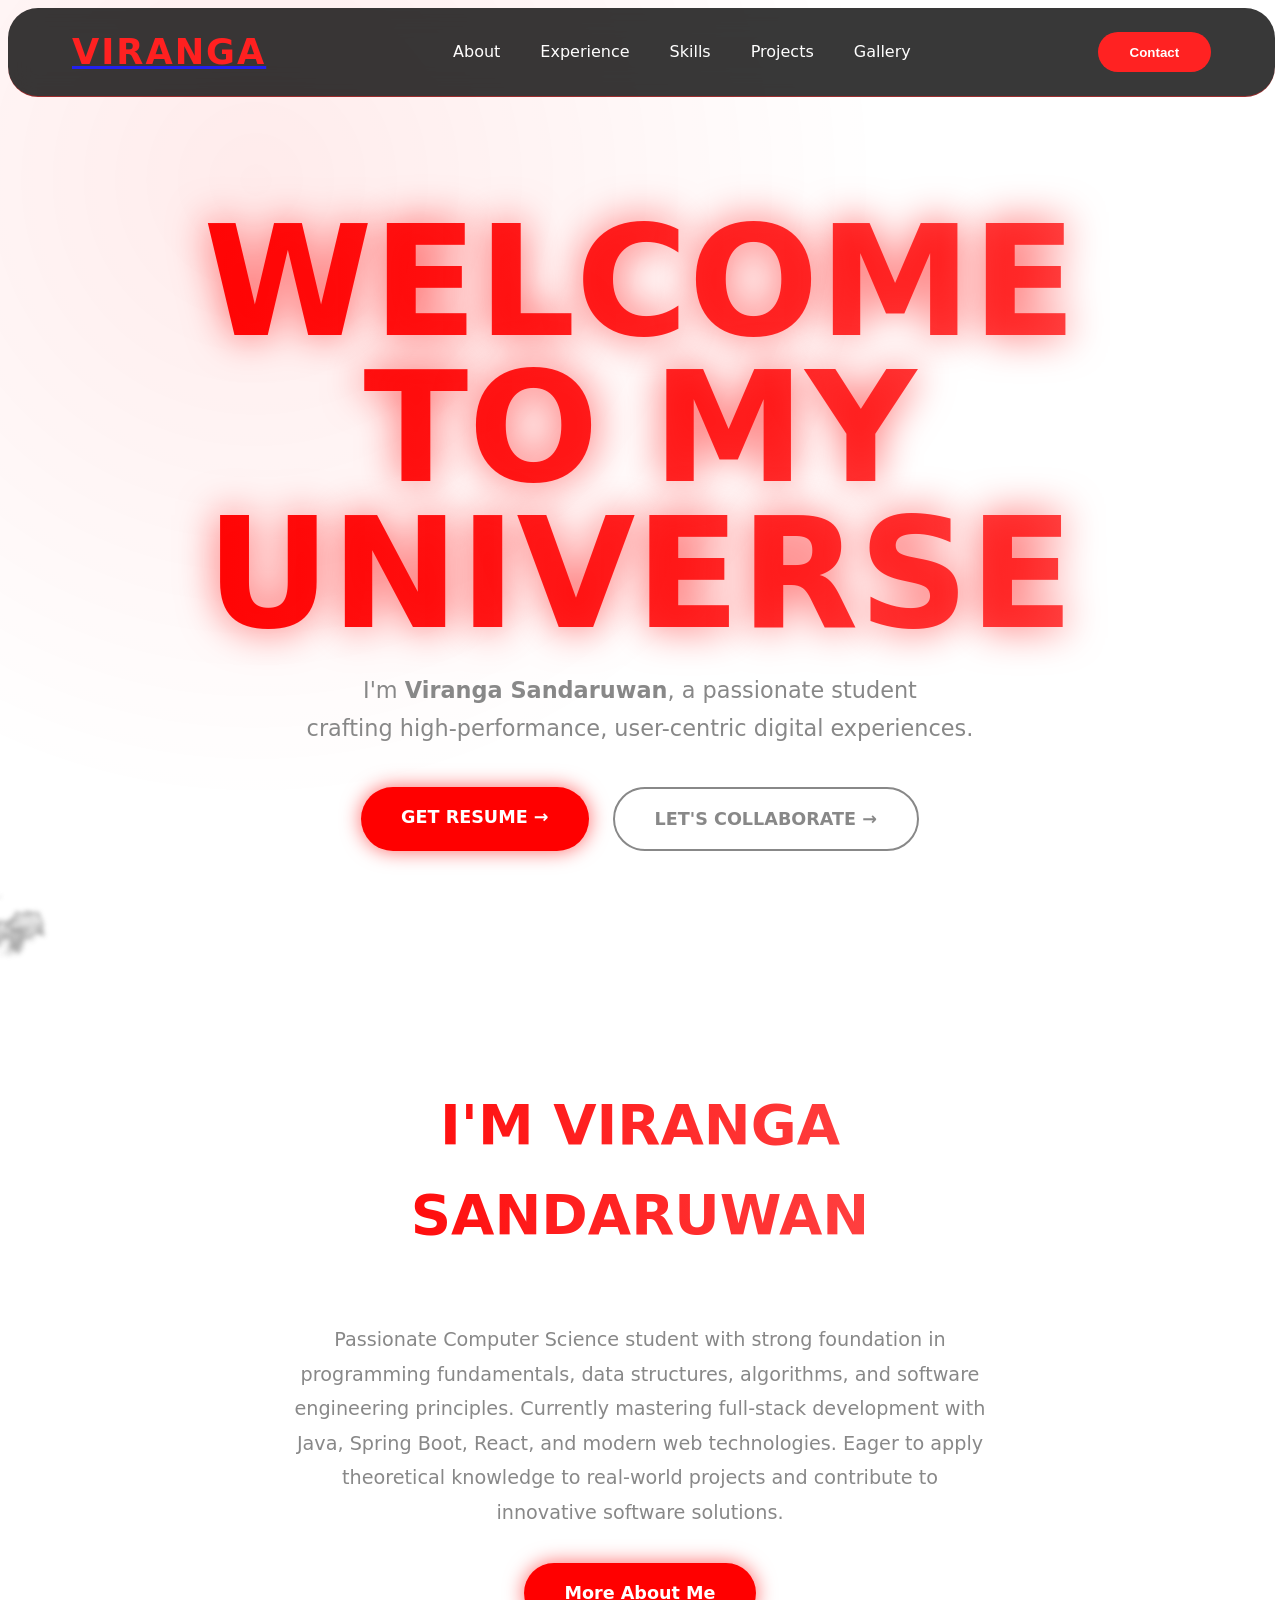
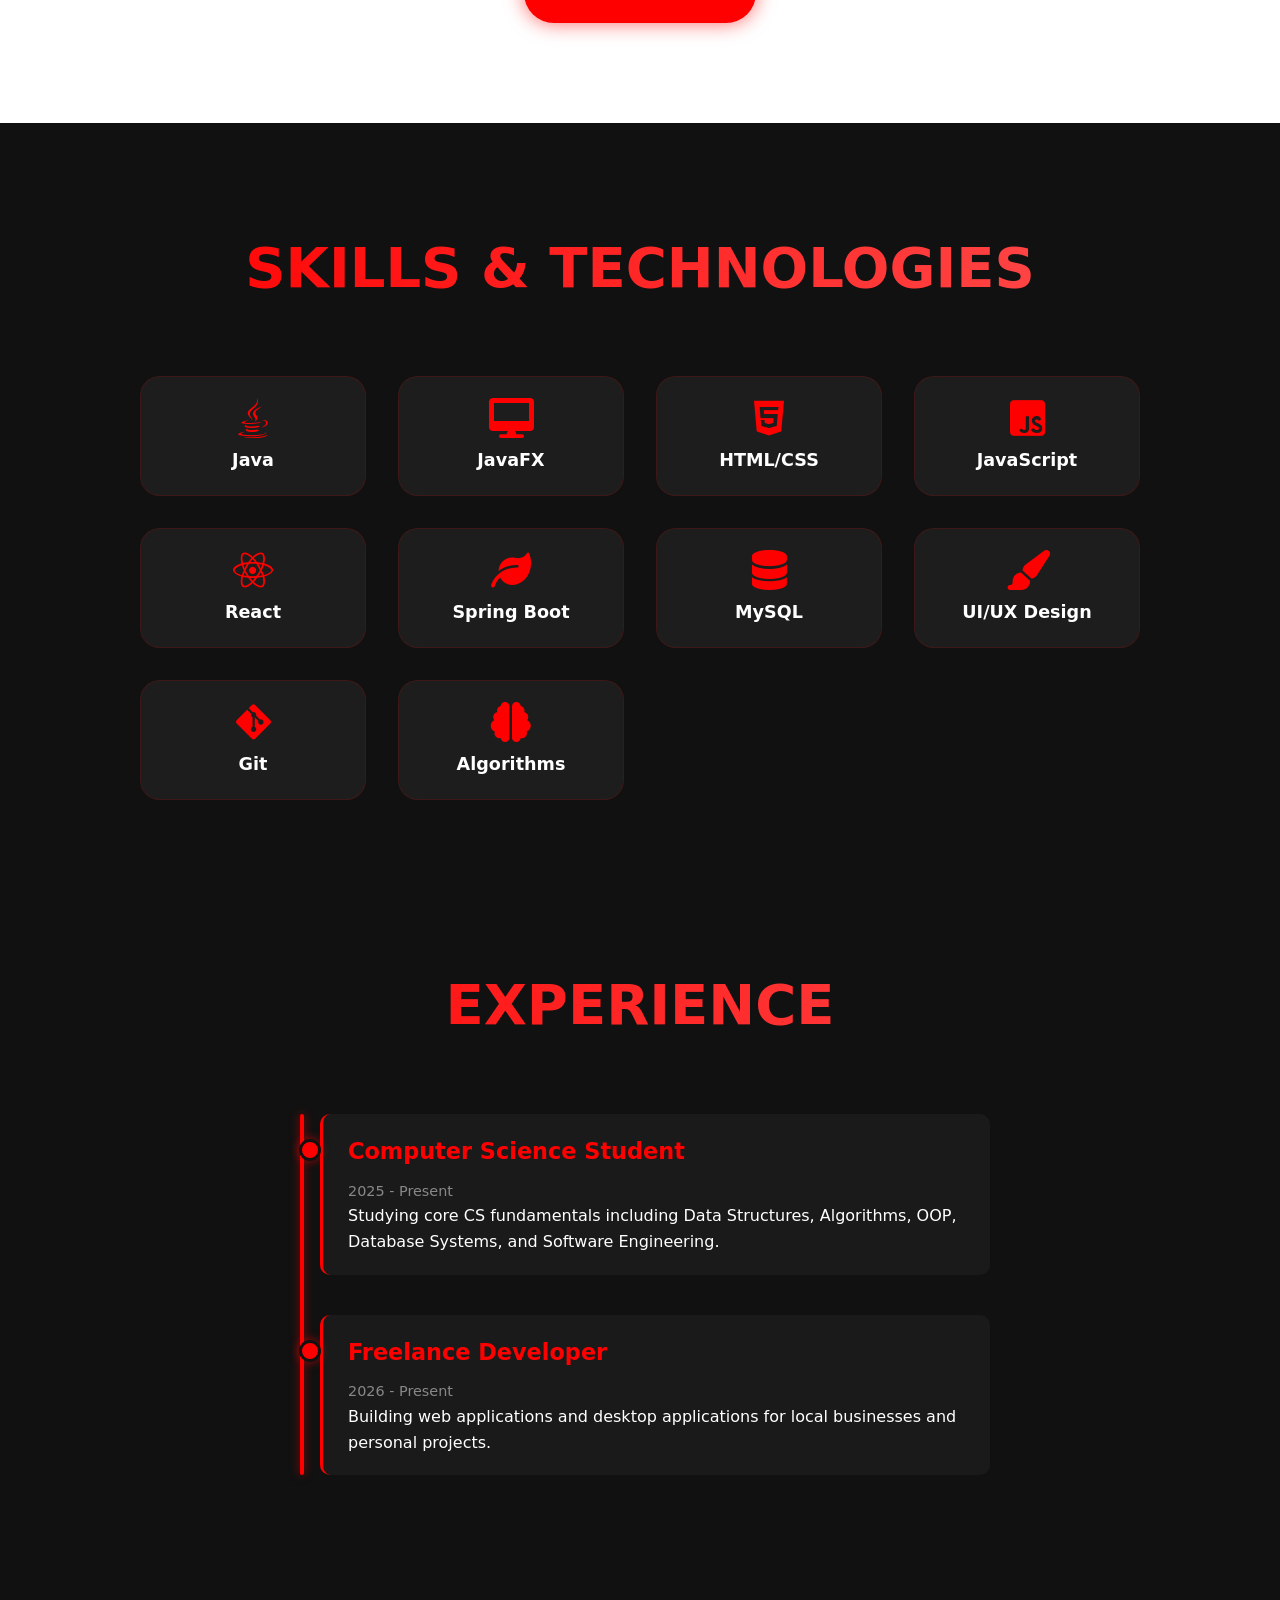
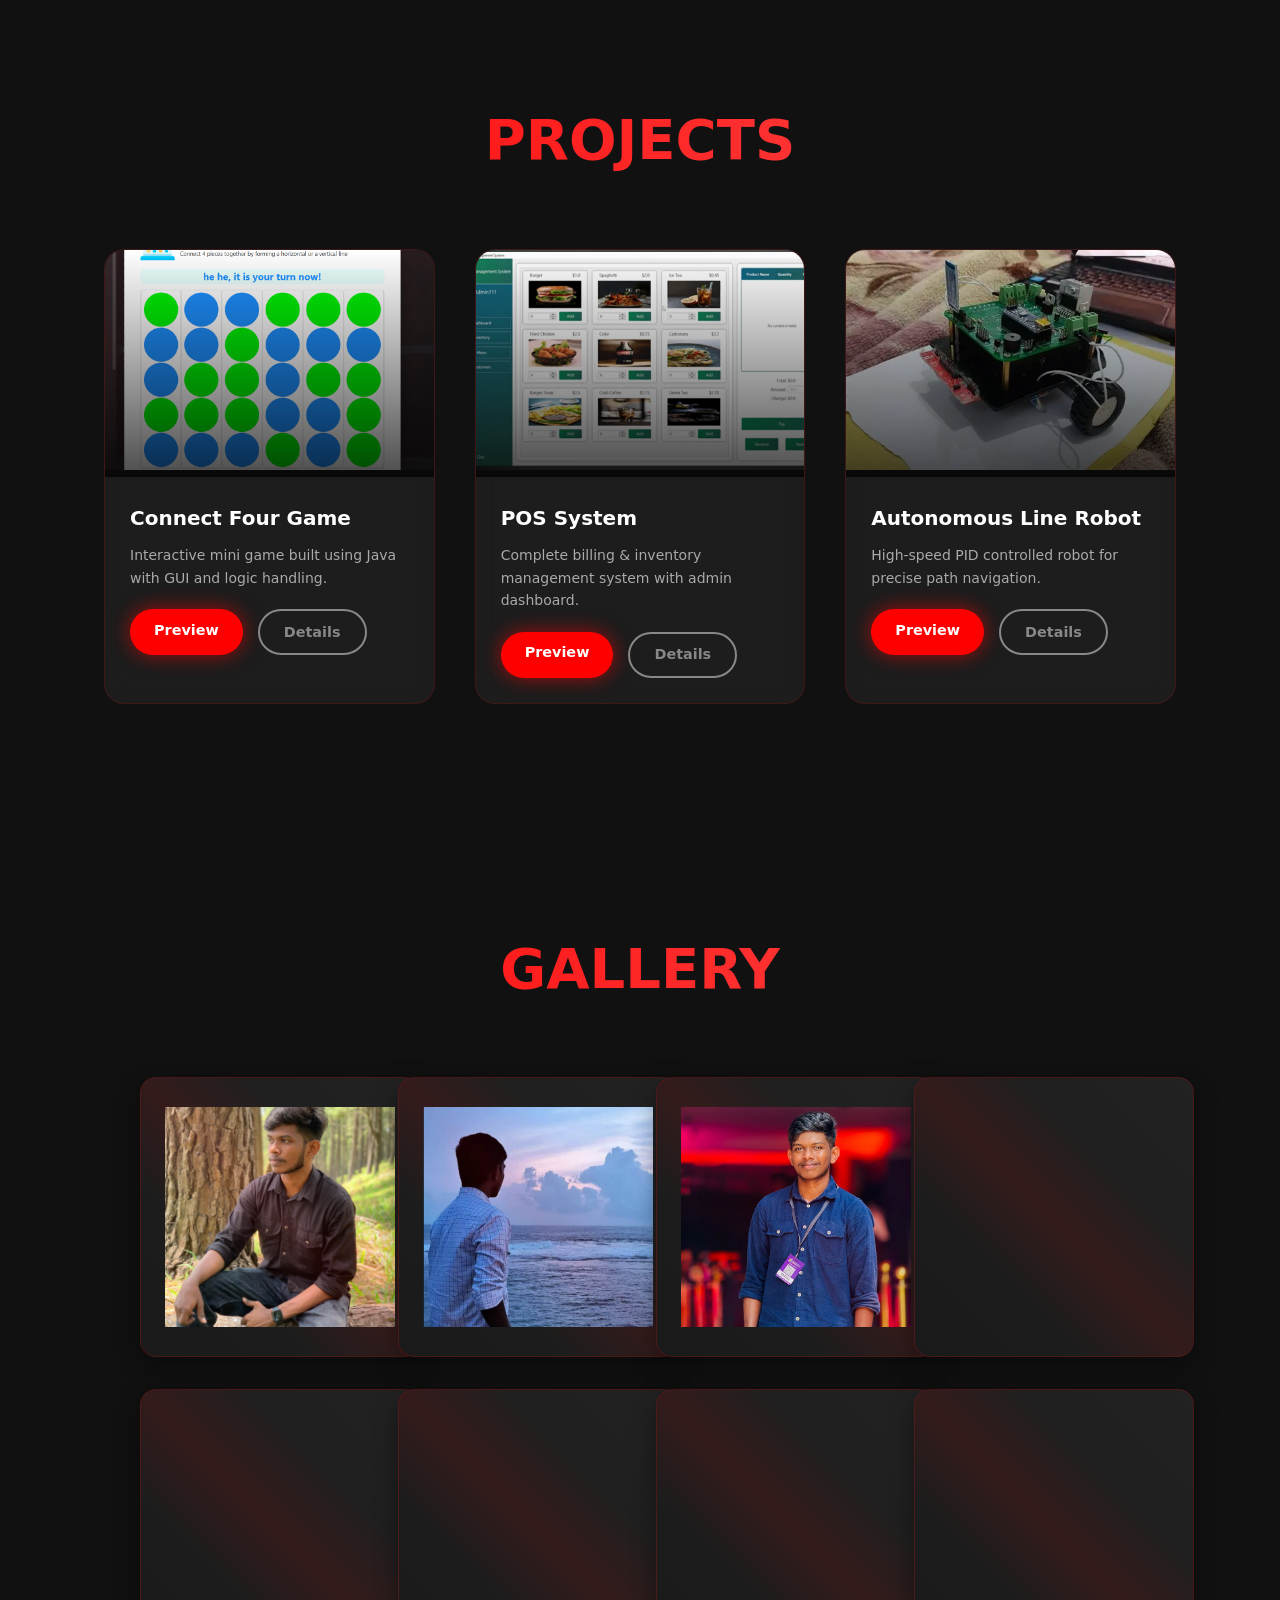
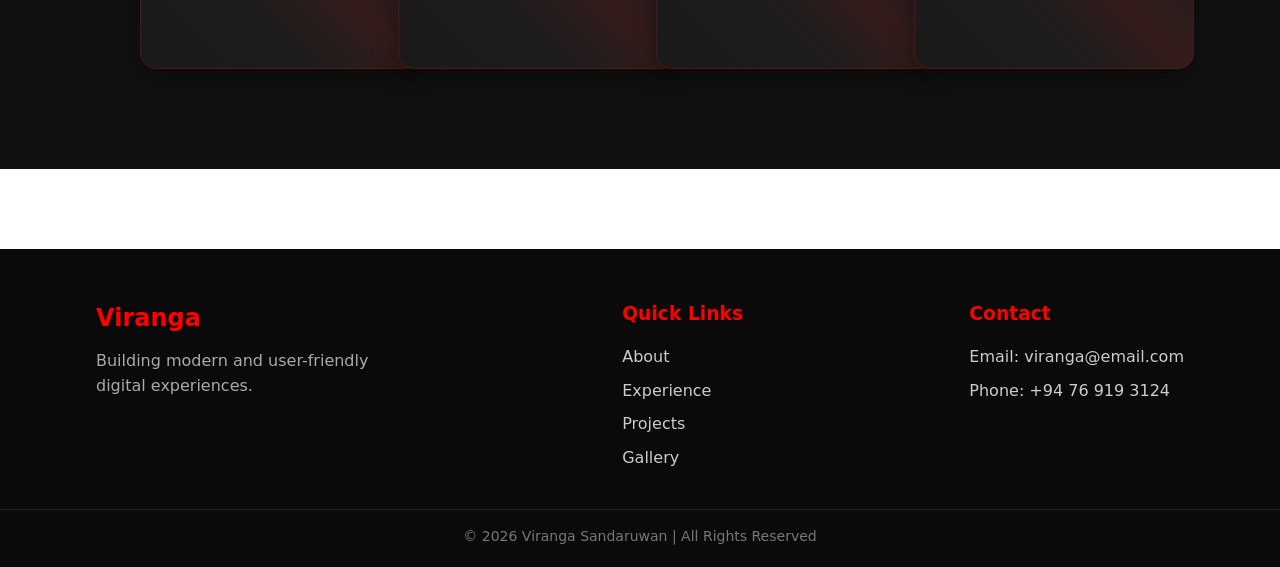
==== index.html @ 28ae84c2 "add js part to image" ====
<!DOCTYPE html>
<html lang="en">
<head>
    <meta charset="UTF-8" />
    <meta name="viewport" content="width=device-width, initial-scale=1.0"/>
    <title>Viranga Sandaruwan | Portfolio</title>

    <link rel="stylesheet" href="css/stylesheet.css">
    <link rel="stylesheet" href="css/footer.css">
    <link rel="stylesheet" href="css/header.css">
    <link rel="stylesheet" href="css/galary.css">

    <link href="https://cdnjs.cloudflare.com/ajax/libs/font-awesome/6.0.0/css/all.min.css" rel="stylesheet">
</head>

<body>


<!--=============================================================================================================-->
<!--                                            Header                                                           -->
<!--=============================================================================================================-->
<header>
    <a href="#hero"> <h1 class="logo">VIRANGA</h1></a>
    <nav>
        <a href="#About">About</a>
        <a href="#Experience">Experience</a>
        <a href="#skills">Skills</a>
        <a href="#Projects">Projects</a>
        <a href="#Gallery">Gallery</a>
    </nav>

    <a href="contact.html">
        <button class="btn-contact">Contact</button>
    </a>
</header>




<!--=============================================================================================================-->
<!--                                            Hero Section                                                     -->
<!--=============================================================================================================-->
<main id="hero" >
    <div class="content">
        <h1 class="welcome-universe">WELCOME TO MY UNIVERSE</h1>

        <img src="assets/image-cloud/white-fluffy-clouds-black-wall_980774-11-removebg-preview.png"
             alt="cloud image" class="floating-cloud">

        <p class="description">
            I'm <b>Viranga Sandaruwan</b>, a passionate student<br>
            crafting high-performance, user-centric digital experiences.
        </p>
        <div class="buttons">
            <a href="Viranga_Resume.pdf" class="btn btn-primary" download>GET RESUME →</a>
            <a href="#contact" class="btn btn-outline">LET'S COLLABORATE →</a>
        </div>
    </div>


</main>



<!--=============================================================================================================-->
<!--                                             About Section                                                   -->
<!--=============================================================================================================-->
<section id="About" >
    <main class="container">
        <div class="about-content">
            <h1 class="section-title">I'M VIRANGA SANDARUWAN</h1>
            <p class="about-text">
                Passionate Computer Science student with strong foundation in programming fundamentals,
                data structures, algorithms, and software engineering principles. Currently mastering
                full-stack development with Java, Spring Boot, React, and modern web technologies.
                Eager to apply theoretical knowledge to real-world projects and contribute to innovative
                software solutions.
            </p>
            <div class="buttons">
                <a href="About.html" class="btn btn-primary">More About Me</a>
            </div>
        </div>
    </main>
</section>





<!--=============================================================================================================-->
<!--                                            Skills Section                                                   -->
<!--=============================================================================================================-->
<section id="skills">
    <main class="container">
        <h2 class="section-title">SKILLS & TECHNOLOGIES</h2>
        <div class="skills-grid">

            <div class="skill-card" data-skill="Java">
                <i class="fab fa-java"></i>
                <span>Java</span>
            </div>
            <div class="skill-card" data-skill="JavaFX">
                <i class="fas fa-desktop"></i>
                <span>JavaFX</span>
            </div>
            <div class="skill-card" data-skill="HTML/CSS">
                <i class="fab fa-html5"></i>
                <span>HTML/CSS</span>
            </div>
            <div class="skill-card" data-skill="JavaScript">
                <i class="fab fa-js-square"></i>
                <span>JavaScript</span>
            </div>
            <div class="skill-card" data-skill="React">
                <i class="fab fa-react"></i>
                <span>React</span>
            </div>
            <div class="skill-card" data-skill="Spring Boot">
                <i class="fas fa-leaf"></i>
                <span>Spring Boot</span>
            </div>
            <div class="skill-card" data-skill="MySQL">
                <i class="fas fa-database"></i>
                <span>MySQL</span>
            </div>
            <div class="skill-card" data-skill="UI/UX">
                <i class="fas fa-paint-brush"></i>
                <span>UI/UX Design</span>
            </div>
            <div class="skill-card" data-skill="Git">
                <i class="fab fa-git-alt"></i>
                <span>Git</span>
            </div>
            <div class="skill-card" data-skill="Algorithms">
                <i class="fas fa-brain"></i>
                <span>Algorithms</span>
            </div>
        </div>
    </main>
</section>





<!--=============================================================================================================-->
<!--                                            Experience Section                                               -->
<!--=============================================================================================================-->
<section id="Experience">
    <main class="container">

        <h2 class="section-title">EXPERIENCE</h2>

        <div class="timeline">
            <div class="timeline-item">
                <h3>Computer Science Student</h3>
                <span class="timeline-date">2025 - Present</span>
                <p>Studying core CS fundamentals including Data Structures, Algorithms, OOP, Database Systems, and Software Engineering.</p>
            </div>
            <div class="timeline-item">
                <h3>Freelance Developer</h3>
                <span class="timeline-date">2026 - Present</span>
                <p>Building web applications and desktop applications for local businesses and personal projects.</p>
            </div>

        </div>
    </main>
</section>



<!--=============================================================================================================-->
<!--                                            Projects Section                                                 -->
<!--=============================================================================================================-->
<section id="Projects" class="projects-section">
    <div class="container">
        <h2 class="section-title">PROJECTS</h2>

        <div class="projects-grid">

            <!-- Project 1 -->
            <div class="project-card">
                <div class="project-image">
                    <img src="assets/image/connect_4.png" alt="Connect Four Game">
                    <div class="overlay"></div>
                </div>
                <div class="project-content">
                    <h3>Connect Four Game</h3>
                    <p>Interactive mini game built using Java with GUI and logic handling.</p>
                    <div class="project-actions">
                        <a href="assets/image/connect_4.png" class="btn btn-primary btn-small">Preview</a>
                        <a href="#" class="btn btn-outline btn-small">Details</a>
                    </div>
                </div>
            </div>

            <!-- Project 2 -->
            <div class="project-card">
                <div class="project-image">
                    <img src="assets/image/posSystem.png" alt="POS System">
                    <div class="overlay"></div>
                </div>
                <div class="project-content">
                    <h3>POS System</h3>
                    <p>Complete billing & inventory management system with admin dashboard.</p>
                    <div class="project-actions">
                        <a href="#" class="btn btn-primary btn-small">Preview</a>
                        <a href="#" class="btn btn-outline btn-small">Details</a>
                    </div>
                </div>
            </div>

            <!-- Project 3 -->
            <div class="project-card">
                <div class="project-image">
                    <img src="assets/image/OIP (4).webp" alt="Line Following Robot">
                    <div class="overlay"></div>
                </div>
                <div class="project-content">
                    <h3>Autonomous Line Robot</h3>
                    <p>High-speed PID controlled robot for precise path navigation.</p>
                    <div class="project-actions">
                        <a href="#" class="btn btn-primary btn-small">Preview</a>
                        <a href="#" class="btn btn-outline btn-small">Details</a>
                    </div>
                </div>
            </div>

        </div>
    </div>
</section>



<!--=============================================================================================================-->
<!--                                             Project Preview Modal                                           -->
<!--=============================================================================================================-->
<div id="project-modal" class="modal">
    <span class="close">&times;</span>
    <img class="modal-content" id="modal-img" alt="Project Preview">
</div>




<!--=============================================================================================================-->
<!--                                        Gallery Section                                                      -->
<!--=============================================================================================================-->
<section id="Gallery">
    <main class="container">
        <h2 class="section-title">GALLERY</h2>
        <div class="gallery-grid">

            <div class="gallery-item">
                <img src="assets/image/img-1.jpeg" alt="my_image01" class="img">
            </div>

            <div class="gallery-item">
                <img src="assets/image/img-2.png" alt="my_image" class="img">
            </div>

            <div class="gallery-item">
                <img src="assets/image/img-3.jpg" alt="my_image" class="img">
            </div>

            <div class="gallery-item">
                <img src="" alt="my_image">
            </div>

            <div class="gallery-item">
                <img src="" alt=" my_image">
            </div>

            <div class="gallery-item">
                <img src="" alt="my_image">
            </div>

            <div class="gallery-item">
                <img src="" alt=" my_image">
            </div>

            <div class="gallery-item">
                <img src="" alt="my_image">
            </div>

        </div>
    </main>
</section>




<!--=============================================================================================================-->
<!--                                            Footer                                                           -->
<!--=============================================================================================================-->
<footer class="footer">
    <div class="footer-container">

        <div class="footer-left">
            <h2 class="footer-logo">Viranga</h2>
            <p>Building modern and user-friendly digital experiences.</p>
        </div>

        <div class="footer-links">
            <h3>Quick Links</h3>
            <ul>
                <li><a href="#">About</a></li>
                <li><a href="#">Experience</a></li>
                <li><a href="#">Projects</a></li>
                <li><a href="#">Gallery</a></li>
            </ul>
        </div>

        <div class="footer-contact">
            <h3>Contact</h3>
            <p>Email: viranga@email.com</p>
            <p>Phone: +94 76 919 3124</p>
        </div>

    </div>

    <div class="footer-bottom">
        <p>© 2026 Viranga Sandaruwan | All Rights Reserved</p>
    </div>
</footer>

<!--&lt;!&ndash; Project Preview Modal &ndash;&gt;-->
<!--<div id="projectModal" class="modal">-->
<!--    <div class="modal-content">-->
<!--        <span class="close">&times;</span>-->
<!--        <iframe id="projectPreview" src="" width="100%" height="500px"></iframe>-->
<!--    </div>-->
<!--</div>-->

<!--&lt;!&ndash; Project Details Modal &ndash;&gt;-->
<!--<div id="projectDetailsModal" class="modal">-->
<!--    <div class="modal-content details-modal">-->
<!--        <span class="close">&times;</span>-->
<!--        <div id="projectDetailsContent"></div>-->
<!--    </div>-->
<!--</div>-->

<!--<script type="module" src="https://unpkg.com/@splinetool/viewer@1.9.2/build/spline-viewer.js"></script>-->
<!--<script src="script.js"></script>-->


<!--==========-->
<script>
    const cloud = document.querySelector('.floating-cloud');

    function startCloudAnimation() {
        const randomTop = Math.floor(Math.random() * 60) + 5;

        const randomDuration = Math.floor(Math.random() * 15) + 15;

        cloud.style.top = randomTop + "%";
        cloud.style.animation = `flyAcross ${randomDuration}s linear forwards`;

        cloud.addEventListener('animationend', () => {
            cloud.style.animation = 'none';

            const randomDelay = Math.floor(Math.random() * 5000) + 2000;
            setTimeout(startCloudAnimation, randomDelay);
        }, { once: true });
    }
    startCloudAnimation();
</script>

</body>
</html>
---- css/stylesheet.css ----
:root {
    /*--black: #000000;*/
    --black: white;
    --red: #ff0000;
    --primary: #ff0000;

    --gray: #888888;
    --white: #ffffff;
    --dark-gray: #1a1a1a;
    --bg-dark: #111111;
    --bg-darker: #0f0f0f;

    --glow-red: rgba(255, 0, 0, 0.6);
    --border-red: rgba(255, 0, 0, 0.15);
    --border-red-hover: rgba(255, 0, 0, 0.5);


    --glass-bg: rgba(255, 255, 255, 0.05);
    --transition-fast: 0.3s ease;
    --transition-smooth: 0.4s ease;
}

* {
    margin: 0;
    padding: 0;
    box-sizing: border-box;
}

body {
    background: var(--black);
    color: var(--white);
    font-family: 'Segoe UI', system-ui, sans-serif;
    min-height: 100vh;
    overflow-x: hidden;
    position: relative;
    line-height: 1.6;
}

body::before {
    content: "";
    position: fixed;
    inset: 0;
    background: radial-gradient(circle at 20% 20%, rgba(255,0,0,0.08) 0%, transparent 50%);
    pointer-events: none;
    z-index: -2;
}


/* Layout */
.container {
    max-width: 1200px;
    margin: 0 auto;
    padding: 0 5%;
}

section {
    padding: 100px 0;
    position: relative;
}

#skills, #Experience, #Projects, #Gallery {
    background: var(--bg-dark);
}

/*====================================================================================================================*/
/*                                                   title                                                            */
/*====================================================================================================================*/
.section-title {
    font-size: clamp(2.5rem, 5vw, 3.5rem);
    text-align: center;
    margin-bottom: 4rem;
    background: linear-gradient(90deg, var(--primary), #ff4d4d);
    -webkit-background-clip: text;
    background-clip: text;
    color: transparent;
    font-weight: 800;
}

h2 {
    position: relative;
    transition: var(--transition-fast);
}

h2:hover {
    color: var(--primary);
    transform: translateY(-2px);
}

h2::after {
    content: '';
    position: absolute;
    width: 0;
    height: 2px;
    bottom: -5px;
    left: 0;
    background: var(--primary);
    transition: width var(--transition-fast);
}

h2:hover::after {
    width: 100%;
}


/*====================================================================================================================*/
/*                                            Hero Section                                                            */
/*====================================================================================================================*/
#hero {
    min-height: 100vh;
    display: flex;
    align-items: center;
    justify-content: center;
    padding: 0 5%;
    position: relative;
    margin-top: 5rem;
    /*background-color: white;*/
    /*border-radius: 20px;*/
    /*opacity: 70%;*/
}

.content {
    text-align: center;
    z-index: 10;
    max-width: 90%;
}

.welcome-universe {
    font-size: clamp(4rem, 12vw, 12rem);
    font-weight: 900;
    background: linear-gradient(90deg, var(--primary), #ff4d4d, #ff0000, #cc0000);
    background-size: 300%;
    -webkit-background-clip: text;
    background-clip: text;
    color: transparent;
    animation: textRedGlow 6s ease infinite;
    line-height: 0.95;
    text-shadow: 0 0 40px var(--glow-red);
    margin-bottom: 1.5rem;
}

@keyframes textRedGlow {
    0%, 100% { background-position: 0% 50%; }
    50% { background-position: 300% 50%; }
}

.description {
    font-size: 1.4rem;
    max-width: 700px;
    margin: 0 auto 2.5rem;
    color: var(--gray);
    line-height: 1.7;
}

.buttons {
    display: flex;
    gap: 1.5rem;
    justify-content: center;
    flex-wrap: wrap;
}


/*====================================================================================================================*/
/*                                                Buttons                                                             */
/*====================================================================================================================*/
.btn {
    padding: 1rem 2.5rem;
    border-radius: 50px;
    font-weight: 600;
    text-decoration: none;
    transition: all var(--transition-smooth);
    font-size: 1.1rem;
    display: inline-block;
    cursor: pointer;
    border: none;
}

.btn-primary {
    background: var(--primary);
    color: white;
    box-shadow: 0 0 20px var(--glow-red);
}

.btn-primary:hover {
    background: transparent;
    border: 2px solid var(--primary);
    color: var(--primary);
    transform: translateY(-5px);
    box-shadow: 0 0 40px var(--glow-red);
}

.btn-outline {
    border: 2px solid var(--gray);
    color: var(--gray);
    background: transparent;
}

.btn-outline:hover {
    border-color: var(--primary);
    color: var(--primary);
    transform: translateY(-5px);
}

.btn-small {
    padding: 0.6rem 1.5rem;
    font-size: 0.9rem;
}

/* Spline Viewer */
/*spline-viewer {*/
/*    position: absolute;*/
/*    inset: 0;*/
/*    width: 100%;*/
/*    height: 100%;*/
/*    z-index: -1;*/
/*    pointer-events: none;*/
/*}*/




/*====================================================================================================================*/
/*                                                 Card Components                                                    */
/*====================================================================================================================*/
.skill-card, .gallery-item {
    height: 180px;
    background: var(--glass-bg);
    padding: 2rem 1.5rem;
    border-radius: 20px;
    text-align: center;
    border: 1px solid var(--border-red);
    transition: all var(--transition-smooth);
    cursor: pointer;
    display: flex;
    flex-direction: column;
    align-items: center;
    justify-content: center;
    gap: 0.5rem;
}

.skill-card {
    height: 120px;
}

.skill-card i {
    font-size: 2.5rem;
    color: var(--primary);
}

.skill-card span, .gallery-item span {
    font-weight: 600;
    font-size: 1.1rem;
}

.skill-card:hover, .gallery-item:hover {
    border-color: var(--primary);
    transform: translateY(-10px) scale(1.05);
    box-shadow: 0 20px 40px var(--glow-red);
    background: rgba(255, 0, 0, 0.05);
}




/*====================================================================================================================*/
/*                                        Grid Layouts                                                                */
/*====================================================================================================================*/

.skills-grid, .gallery-grid {
    display: grid;
    grid-template-columns: repeat(auto-fit, minmax(200px, 1fr));
    gap: 2rem;
    max-width: 1000px;
    margin: 0 auto;
}


/*====================================================================================================================*/
/*                                           project section                                                          */
/*====================================================================================================================*/

.projects-section {
    padding: 120px 0;
    background: var(--bg-darker);
}

.projects-grid {
    display: grid;
    grid-template-columns: repeat(auto-fit, minmax(320px, 1fr));
    gap: 40px;
}

.project-card {
    background: var(--glass-bg);
    border-radius: 20px;
    overflow: hidden;
    border: 1px solid var(--border-red);
    backdrop-filter: blur(10px);
    transition: all var(--transition-smooth);
    transform: translateY(40px);
    opacity: 0;
    animation: fadeUp 0.8s ease forwards;
}

.project-card:nth-child(2) { animation-delay: 0.2s; }
.project-card:nth-child(3) { animation-delay: 0.4s; }

.project-card:hover {
    transform: translateY(-12px);
    border-color: var(--border-red-hover);
    box-shadow: 0 20px 40px var(--glow-red);
}

.project-image {
    position: relative;
    overflow: hidden;
}

.project-image img, .img {
    width: 100%;
    height: 220px;
    object-fit: cover;
    transition: transform 0.5s ease;
}

.project-card:hover .project-image img {
    transform: scale(1.1);
}

.project-content {
    padding: 25px;
}

.project-content h3 {
    margin-bottom: 10px;
    font-size: 20px;
}

.project-content p {
    font-size: 14px;
    color: #aaa;
    margin-bottom: 20px;
}

.project-actions {
    display: flex;
    gap: 15px;
}

.overlay {
    position: absolute;
    inset: 0;
    background: linear-gradient(to top, rgba(0,0,0,0.7), transparent);
}

@keyframes fadeUp {
    to {
        transform: translateY(0);
        opacity: 1;
    }
}


/*====================================================================================================================*/
/*                                           experience time line                                                      */
/*====================================================================================================================*/
/* Experience Timeline */
#Experience {
    padding: 60px 20px;
}

.timeline {
    max-width: 700px;
    margin: 0 auto;
    position: relative;
    padding-left: 30px;
}

.timeline::before {
    content: '';
    position: absolute;
    left: 10px;
    top: 0;
    width: 4px;
    height: 100%;
    background: var(--primary);
    box-shadow: 0 0 10px var(--glow-red);
    border-radius: 2px;
}

.timeline-item {
    position: relative;
    margin-bottom: 40px;
    padding: 20px 25px;
    background: var(--dark-gray);
    border-radius: 10px;
    border-left: 3px solid var(--primary);
    transition: all var(--transition-fast);
}

.timeline-item::before {
    content: '';
    position: absolute;
    left: -24px;
    top: 25px;
    width: 16px;
    height: 16px;
    background: var(--primary);
    border-radius: 50%;
    border: 3px solid var(--bg-dark);
    box-shadow: 0 0 10px var(--glow-red);
}

.timeline-item:hover {
    transform: translateY(-5px);
    box-shadow: 0 10px 25px var(--glow-red);
}

.timeline-item h3 {
    font-size: 1.4rem;
    color: var(--primary);
    margin-bottom: 8px;
}

.timeline-date {
    font-size: 0.9rem;
    color: var(--gray);
    margin-bottom: 8px;
}

.timeline-item p {
    font-size: 1rem;
    line-height: 1.6;
}

/*====================================================================================================================*/
/*                                            About section                                                           */
/*====================================================================================================================*/
.about-content {
    text-align: center;
    max-width: 700px;
    margin: 0 auto;
}

.about-text {
    font-size: 1.2rem;
    color: var(--gray);
    margin-bottom: 2rem;
    line-height: 1.8;
}


/*====================================================================================================================*/
/*                                                  model                                                             */
/*====================================================================================================================*/
.modal {
    display: none;
    position: fixed;
    z-index: 2000;
    inset: 0;
    background-color: rgba(0,0,0,0.9);
    backdrop-filter: blur(8px);
    overflow: auto;
}

.modal-content {
    display: block;
    margin: 80px auto;
    max-width: 80%;
    max-height: 80%;
    border-radius: 15px;
    animation: modalPop 0.4s ease;
    box-shadow: 0 20px 40px var(--glow-red);
}

.close {
    position: absolute;
    top: 20px;
    right: 35px;
    color: white;
    font-size: 40px;
    font-weight: bold;
    cursor: pointer;
    transition: var(--transition-fast);
}

.close:hover {
    color: var(--primary);
}

@keyframes modalPop {
    0% { transform: scale(0.5); opacity: 0; }
    100% { transform: scale(1); opacity: 1; }
}


/*====================================================================================================================*/
/*                                            Responsive                                                              */
/*====================================================================================================================*/

@media (max-width: 768px) {
    .timeline {
        padding-left: 20px;
    }
    .timeline-item {
        padding: 15px;
    }
    .timeline-item::before {
        left: -20px;
    }
    .buttons {
        flex-direction: column;
        align-items: center;
    }
    .btn {
        width: 100%;
        max-width: 300px;
    }
}

@media (max-width: 600px) {
    section {
        padding: 60px 0;
    }
}




/*====================================================================================================================*/
/*                                               color switch                                                         */
/*====================================================================================================================*/
.theme-switcher {
    display: flex;
    gap: 10px;
    justify-content: center;
    margin-bottom: 20px;
}
.dot {
    width: 20px;
    height: 20px;
    border-radius: 50%;
    cursor: pointer;
    border: 2px solid white;
    transition: transform 0.2s;
}
.dot:hover { transform: scale(1.2); }
.red { background: #ff0000; }
.blue { background: #0066ff; }
.green { background: #00ff88; }
.purple { background: #bc13fe; }


/*====================================================================================================================*/
/*                                              footer                                                                */
/*====================================================================================================================*/

.footer {
    background-color: #0a0a0a;
    color: #ffffff;
    padding: 50px 0 20px;
    margin-top: 80px;
}

.footer-container {
    width: 85%;
    margin: auto;
    display: flex;
    justify-content: space-between;
    flex-wrap: wrap;
}

.footer-logo {
    color: red;
    font-size: 24px;
    margin-bottom: 10px;
}

.footer-left p {
    color: #aaa;
    max-width: 300px;
    line-height: 1.6;
}

.footer-links h3,
.footer-contact h3 {
    margin-bottom: 15px;
    color: red;
}

.footer-links ul {
    list-style: none;
    padding: 0;
}

.footer-links ul li {
    margin-bottom: 8px;
}

.footer-links ul li a {
    text-decoration: none;
    color: #ccc;
    transition: 0.3s;
}

.footer-links ul li a:hover {
    color: red;
}

.footer-contact p {
    color: #ccc;
    margin-bottom: 8px;
}

.footer-bottom {
    text-align: center;
    border-top: 1px solid #222;
    margin-top: 30px;
    padding-top: 15px;
    font-size: 14px;
    color: #777;
}


/*====================================================================================================================*/
/*                                               Navigation bar                                                       */
/*====================================================================================================================*/


/* Header */
header {
    position: fixed;
    top: 0.5rem;
    right: 0.5rem;
    left: 0.5rem;
    width: 99%;
    padding: 1rem 5%;
    display: flex;
    justify-content: space-between;
    align-items: center;
    z-index: 100;
    background: rgba(0,0,0,0.9);
    backdrop-filter: blur(12px);
    border-bottom: 1px solid rgba(255,0,0,0.5);
    border-radius: 30px;
    opacity: 87%;
}

.logo {
    font-size: 2.2rem;
    font-weight: 800;
    color: var(--red);
    letter-spacing: 2px;
    text-decoration: none;
}

nav {
    display: flex;
    gap: 2.5rem;
}

nav a {
    color: var(--white);
    text-decoration: none;
    font-weight: 500;
    transition: all 0.3s ease;
    position: relative;
}

nav a:hover {
    color: var(--red);
    transform: translateY(-2px);
}

nav a::after {
    content: '';
    position: absolute;
    width: 0;
    height: 2px;
    bottom: -5px;
    left: 0;
    background: var(--red);
    transition: width 0.3s ease;
}

nav a:hover::after {
    width: 100%;
}

.btn-contact {
    background: var(--red);
    color: white;
    padding: 0.8rem 2rem;
    border-radius: 50px;
    border: none;
    font-weight: 600;
    cursor: pointer;
    transition: all 0.4s ease;
    text-decoration: none;
}

.btn-contact:hover {
    background: transparent;
    border: 2px solid var(--red);
    color: var(--red);
    transform: scale(1.05);
}

/* image  cloud */
.floating-cloud {
    position: absolute;
    width: 800px;
    opacity: 0.6;
    z-index: 1;
    pointer-events: none;
    filter: blur(2px);
    top: 20%;
    left: -650px;
}

@keyframes flyAcross {
    0% {
        left: -300px;
        opacity: 0;
    }
    10% {
        opacity: 0.6;
    }
    90% {
        opacity: 0.6;
    }
    100% {
        left: 100vw;
        opacity: 0;
    }
}


/*====================================================================================================================*/
/*                                               Animation scrolling                                                  */
/*====================================================================================================================*/
html {
    scroll-behavior: smooth;
}

.portfolio-container {
    height: 100vh;
    overflow-y: scroll;
    scroll-snap-type: y mandatory;
    perspective: 1000px;
}

.full-section {
    min-height: 100vh;
    width: 100%;
    display: flex;
    flex-direction: column;
    justify-content: center;
    padding: 80px 10% 20px;
    scroll-snap-align: start;
    opacity: 0;
    transform: translateY(30px);
    transition: all 0.8s ease-out;
}


.full-section.show {
    opacity: 1;
    transform: translateY(0);
}

.full-section.zoom-out {
    opacity: 0.3;
    transform: scale(0.8) translateY(-50px);
    filter: blur(5px);
    pointer-events: none;
}

.full-section.show {
    opacity: 1;
    transform: scale(1) translateY(0);
    z-index: 10;
}
---- css/footer.css ----
/*.footer {*/
/*    background-color: #0a0a0a;*/
/*    color: #ffffff;*/
/*    padding: 50px 0 20px;*/
/*    margin-top: 80px;*/
/*}*/

/*.footer-container {*/
/*    width: 85%;*/
/*    margin: auto;*/
/*    display: flex;*/
/*    justify-content: space-between;*/
/*    flex-wrap: wrap;*/
/*}*/

/*.footer-logo {*/
/*    color: red;*/
/*    font-size: 24px;*/
/*    margin-bottom: 10px;*/
/*}*/

/*.footer-left p {*/
/*    color: #aaa;*/
/*    max-width: 300px;*/
/*    line-height: 1.6;*/
/*}*/

/*.footer-links h3,*/
/*.footer-contact h3 {*/
/*    margin-bottom: 15px;*/
/*    color: red;*/
/*}*/

/*.footer-links ul {*/
/*    list-style: none;*/
/*    padding: 0;*/
/*}*/

/*.footer-links ul li {*/
/*    margin-bottom: 8px;*/
/*}*/

/*.footer-links ul li a {*/
/*    text-decoration: none;*/
/*    color: #ccc;*/
/*    transition: 0.3s;*/
/*}*/

/*.footer-links ul li a:hover {*/
/*    color: red;*/
/*}*/

/*.footer-contact p {*/
/*    color: #ccc;*/
/*    margin-bottom: 8px;*/
/*}*/

/*.footer-bottom {*/
/*    text-align: center;*/
/*    border-top: 1px solid #222;*/
/*    margin-top: 30px;*/
/*    padding-top: 15px;*/
/*    font-size: 14px;*/
/*    color: #777;*/
/*}*/
---- css/header.css ----
/*!* Header *!*/
/*header {*/
/*    position: fixed;*/
/*    top: 0;*/
/*    width: 100%;*/
/*    padding: 1.5rem 5%;*/
/*    display: flex;*/
/*    justify-content: space-between;*/
/*    align-items: center;*/
/*    z-index: 100;*/
/*    background: rgba(0,0,0,0.9);*/
/*    backdrop-filter: blur(12px);*/
/*    border-bottom: 1px solid rgba(255,0,0,0.1);*/
/*}*/

/*.logo {*/
/*    font-size: 2.2rem;*/
/*    font-weight: 800;*/
/*    color: var(--red);*/
/*    letter-spacing: 2px;*/
/*    text-decoration: none;*/
/*}*/

/*nav {*/
/*    display: flex;*/
/*    gap: 2.5rem;*/
/*}*/

/*nav a {*/
/*    color: var(--white);*/
/*    text-decoration: none;*/
/*    font-weight: 500;*/
/*    transition: all 0.3s ease;*/
/*    position: relative;*/
/*}*/

/*nav a:hover {*/
/*    color: var(--red);*/
/*    transform: translateY(-2px);*/
/*}*/

/*nav a::after {*/
/*    content: '';*/
/*    position: absolute;*/
/*    width: 0;*/
/*    height: 2px;*/
/*    bottom: -5px;*/
/*    left: 0;*/
/*    background: var(--red);*/
/*    transition: width 0.3s ease;*/
/*}*/

/*nav a:hover::after {*/
/*    width: 100%;*/
/*}*/

/*.btn-contact {*/
/*    background: var(--red);*/
/*    color: white;*/
/*    padding: 0.8rem 2rem;*/
/*    border-radius: 50px;*/
/*    border: none;*/
/*    font-weight: 600;*/
/*    cursor: pointer;*/
/*    transition: all 0.4s ease;*/
/*    text-decoration: none;*/
/*}*/

/*.btn-contact:hover {*/
/*    background: transparent;*/
/*    border: 2px solid var(--red);*/
/*    color: var(--red);*/
/*    transform: scale(1.05);*/
/*}*/
---- css/galary.css ----
/* Galary */
.gallery-main {
    display: flex;
    flex-wrap: wrap;
    gap: 1.2rem;
    justify-content: center;
    padding: 1rem;
    max-width: 1200px;
    margin: 0 auto;
}

.gallery-item {
    width: clamp(220px, 24vw, 280px);
    height: clamp(220px, 24vw, 280px);
    border-radius: 16px;
    overflow: hidden;
    border: 1px solid rgba(255,0,0,0.2);
    position: relative;
    transition: all 0.3s ease;
    cursor: pointer;
    background: linear-gradient(45deg, #1a1a1a, #222);
    box-shadow: 0 8px 25px rgba(0,0,0,0.4);
}

.gallery-img {
    width: 100%;
    height: 100%;
    object-fit: cover;
    transition: transform 0.3s ease;
}


.gallery-item img[src=""] {
    opacity: 0;
    visibility: hidden;
}

.gallery-item::before {
    content: '';
    position: absolute;
    inset: 0;
    background: linear-gradient(45deg, transparent 30%, rgba(255,0,0,0.1) 50%, transparent 70%);
    animation: shine 2.5s infinite;
}



@keyframes shine {
    0% { transform: translateX(-100%) translateY(-100%) rotate(45deg); }
    100% { transform: translateX(100%) translateY(100%) rotate(45deg); }
}

@keyframes pulse {
    0%, 100% { opacity: 0.8; transform: translate(-50%, -50%) scale(1); }
    50% { opacity: 1; transform: translate(-50%, -50%) scale(1.08); }
}

.gallery-item:hover {
    transform: translateY(-8px);
    border-color: #ff0000;
    box-shadow: 0 20px 40px rgba(255,0,0,0.4);
}

.gallery-item:hover .gallery-img {
    transform: scale(1.05);
}

.gallery-item:hover::before,
.gallery-item:hover::after {
    opacity: 0;
}

/* responsive */
@media (max-width: 768px) {
    .gallery-item {
        width: calc(50% - 0.6rem);
        height: calc(50% - 0.6rem);
    }
}

@media (max-width: 480px) {
    .gallery-item {
        width: 100%;
        height: 250px;
    }
}












/*!*  galary  *!*/
/*!* GALLERY - ONE MAIN DIV PERFECT FIT *!*/
/*.gallery-main {*/
/*    display: flex;*/
/*    flex-wrap: wrap;*/
/*    gap: 1.5rem;*/
/*    justify-content: center;*/
/*    max-width: 1200px;*/
/*    margin: 0 auto;*/
/*    padding: 1rem;*/
/*}*/

/*.gallery-item {*/
/*    flex: 0 0 clamp(200px, 22vw, 280px);*/
/*    aspect-ratio: 1;*/
/*    border-radius: 20px;*/
/*    overflow: hidden;*/
/*    border: 1px solid rgba(255,0,0,0.2);*/
/*    transition: all 0.4s ease;*/
/*    cursor: pointer;*/
/*    position: relative;*/
/*    box-shadow: 0 10px 30px rgba(0,0,0,0.3);*/
/*}*/

/*.gallery-img {*/
/*    width: 100% !important;*/
/*    height: 100% !important;*/
/*    object-fit: cover !important;*/
/*    object-position: center !important;*/
/*    transition: transform 0.4s ease;*/
/*}*/

/*.gallery-item:hover {*/
/*    transform: translateY(-10px) scale(1.02);*/
/*    border-color: #ff0000;*/
/*    box-shadow: 0 20px 40px rgba(255,0,0,0.3);*/
/*}*/

/*.gallery-item:hover .gallery-img {*/
/*    transform: scale(1.05);*/
/*}*/

/*!* RESPONSIVE *!*/
/*@media (max-width: 768px) {*/
/*    .gallery-main {*/
/*        gap: 1rem;*/
/*    }*/

/*    .gallery-item {*/
/*        flex: 0 0 calc(50% - 0.5rem);*/
/*    }*/
/*}*/

/*@media (max-width: 480px) {*/
/*    .gallery-item {*/
/*        flex: 0 0 100%;*/
/*    }*/
/*}*/


/*!* EMPTY PHOTO LIVE ANIMATION *!*/

/*.gallery-item {*/
/*    width: clamp(200px, 25vw, 300px);*/
/*    height: clamp(200px, 25vw, 300px);*/
/*    border-radius: 15px;*/
/*    overflow: hidden;*/
/*    border: 2px solid transparent;*/
/*    cursor: pointer;*/
/*    transition: all 0.3s;*/
/*    position: relative;*/
/*    background: linear-gradient(45deg, #111, #222);*/
/*}*/

/*!* MAGIC FOR EMPTY IMAGES *!*/
/*.gallery-item img[src=""],*/
/*.gallery-item img:not([src]) {*/
/*    opacity: 0;*/
/*    visibility: hidden;*/
/*}*/

/*!* LIVE ANIMATION CONTAINER *!*/
/*.gallery-item::before {*/
/*    content: '';*/
/*    position: absolute;*/
/*    inset: 0;*/
/*    background: linear-gradient(45deg,*/
/*    transparent 30%,*/
/*    rgba(255,0,0,0.1) 50%,*/
/*    transparent 70%);*/
/*    animation: shine 3s infinite;*/
/*    z-index: 1;*/
/*}*/

/*.gallery-item::after {*/
/*    !*content: '🔥 COMING SOON';*!*/
/*    position: absolute;*/
/*    top: 50%;*/
/*    left: 50%;*/
/*    transform: translate(-50%, -50%);*/
/*    font-size: clamp(12px, 3vw, 16px);*/
/*    color: #ff4444;*/
/*    font-weight: bold;*/
/*    text-shadow: 0 0 10px rgba(255,0,0,0.5);*/
/*    z-index: 2;*/
/*    animation: pulse 2s infinite;*/
/*}*/

/*!* SHINE ANIMATION *!*/
/*@keyframes shine {*/
/*    0% { transform: translateX(-100%) translateY(-100%) rotate(45deg); }*/
/*    100% { transform: translateX(100%) translateY(100%) rotate(45deg); }*/
/*}*/

/*!* PULSE ANIMATION *!*/
/*@keyframes pulse {*/
/*    0%, 100% { opacity: 0.7; transform: translate(-50%, -50%) scale(1); }*/
/*    50% { opacity: 1; transform: translate(-50%, -50%) scale(1.1); }*/
/*}*/

/*!* FILLED IMAGES (Normal) *!*/
/*.gallery-img {*/
/*    width: 100%;*/
/*    height: 100%;*/
/*    object-fit: cover;*/
/*}*/

/*.gallery-item:hover {*/
/*    transform: translateY(-5px) scale(1.02);*/
/*    border-color: #ff0000;*/
/*    box-shadow: 0 15px 35px rgba(255,0,0,0.4);*/
/*}*/

/*.gallery-item:hover .gallery-img {*/
/*    transform: scale(1.05);*/
/*}*/

/*!* HIDE ANIMATIONS ON HOVER *!*/
/*.gallery-item:hover::before,*/
/*.gallery-item:hover::after {*/
/*    opacity: 0;*/
/*}*/
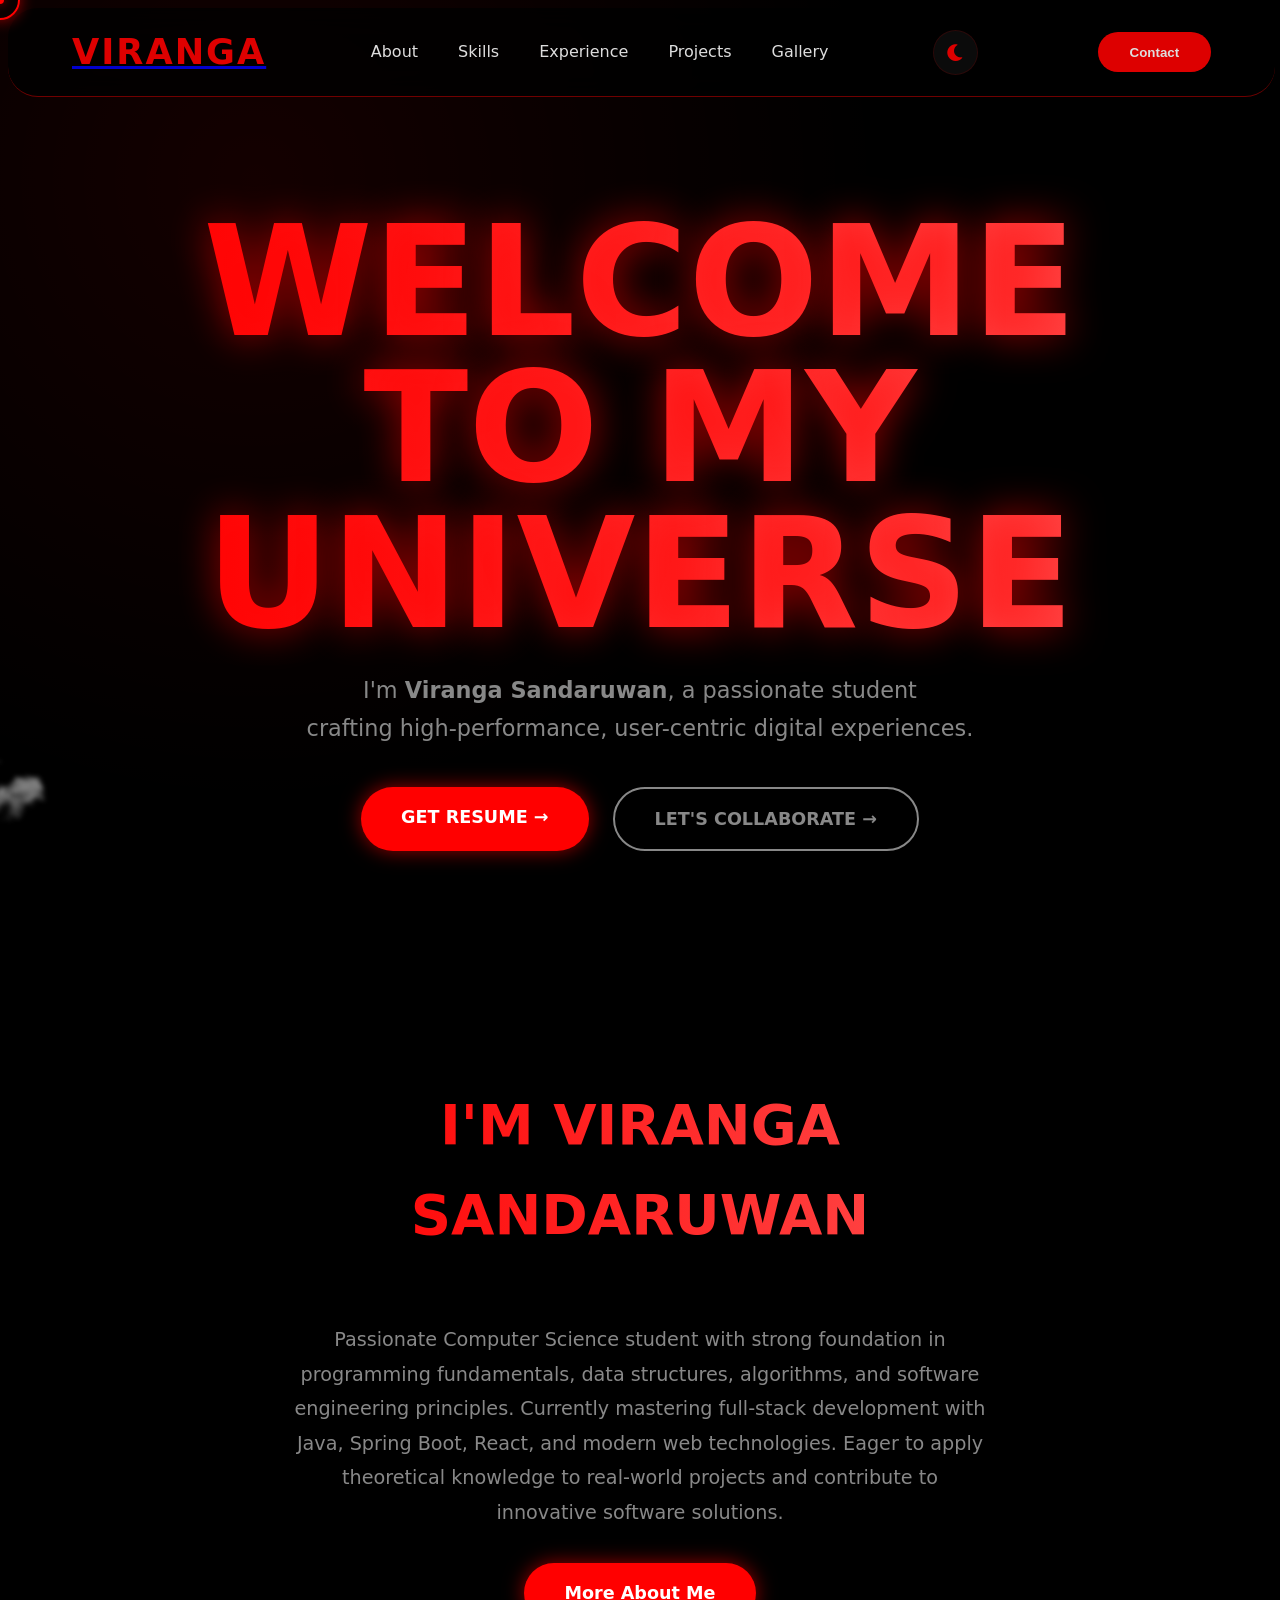
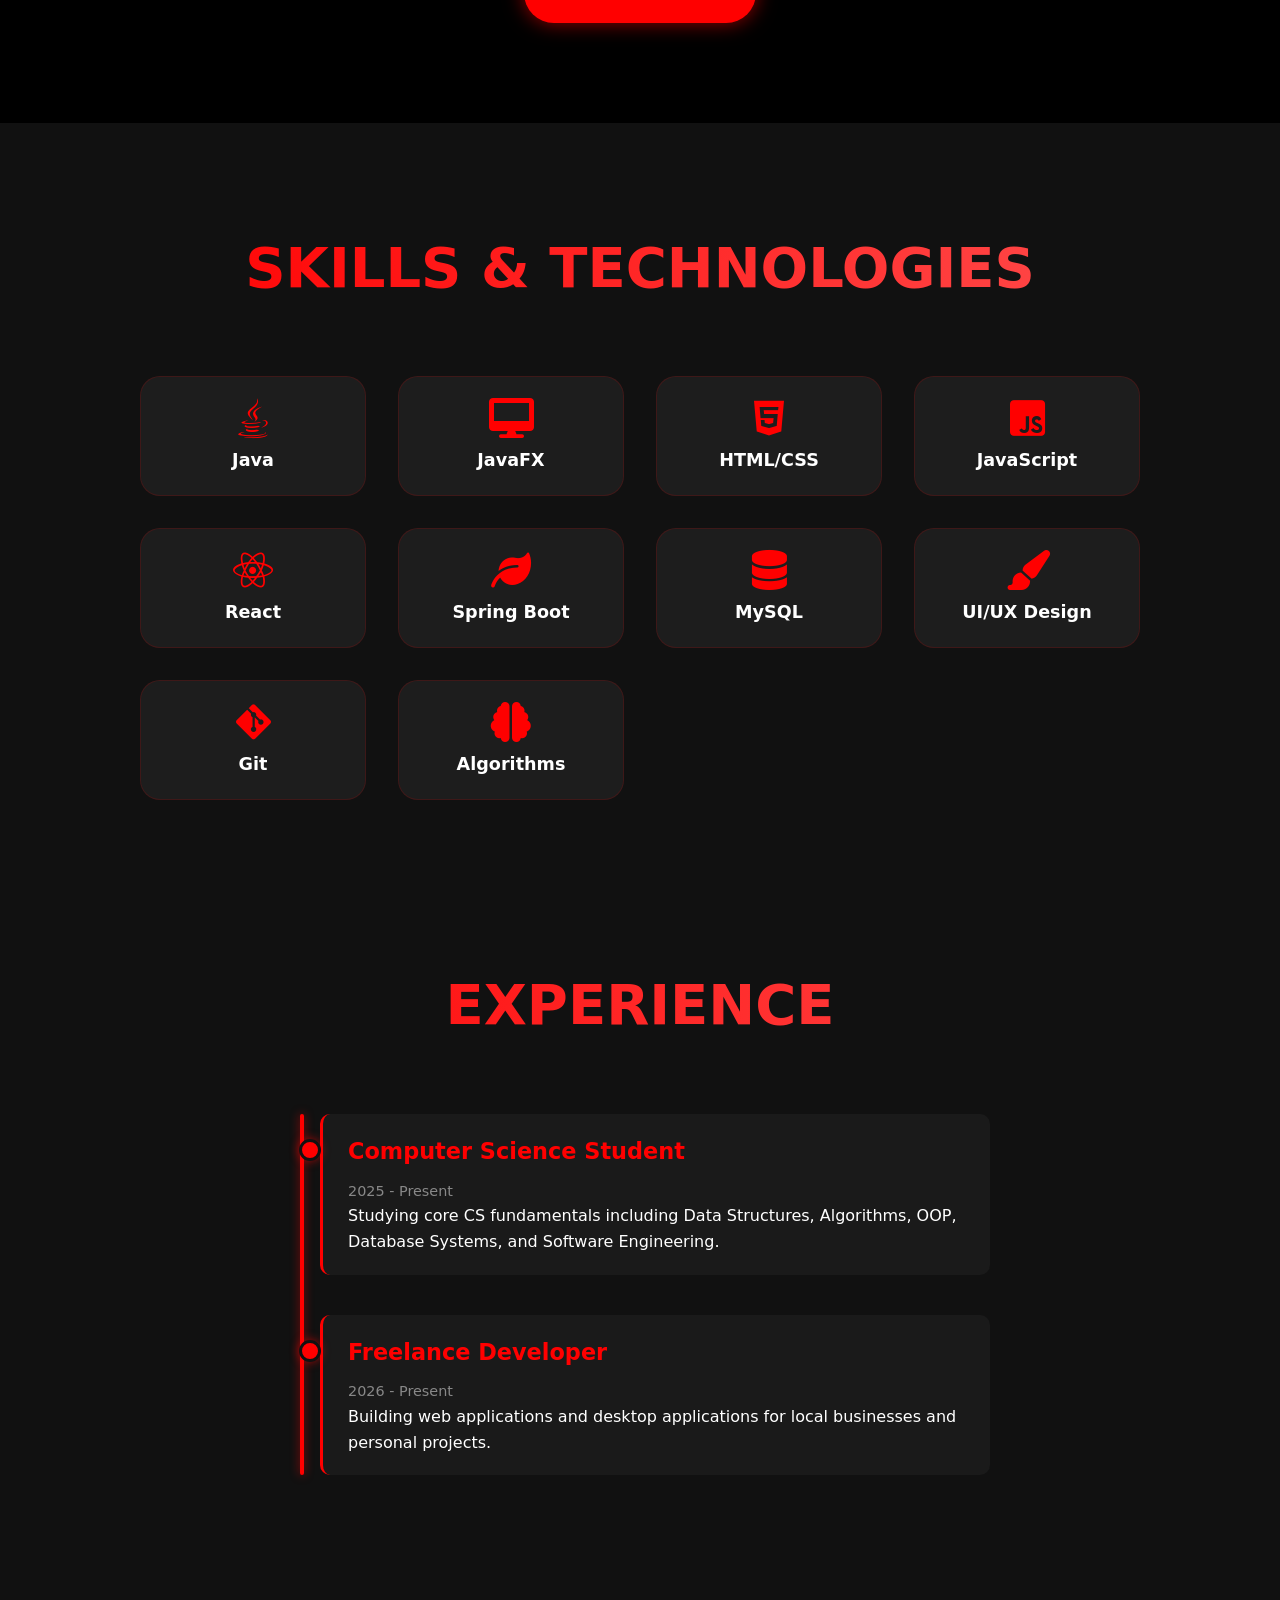
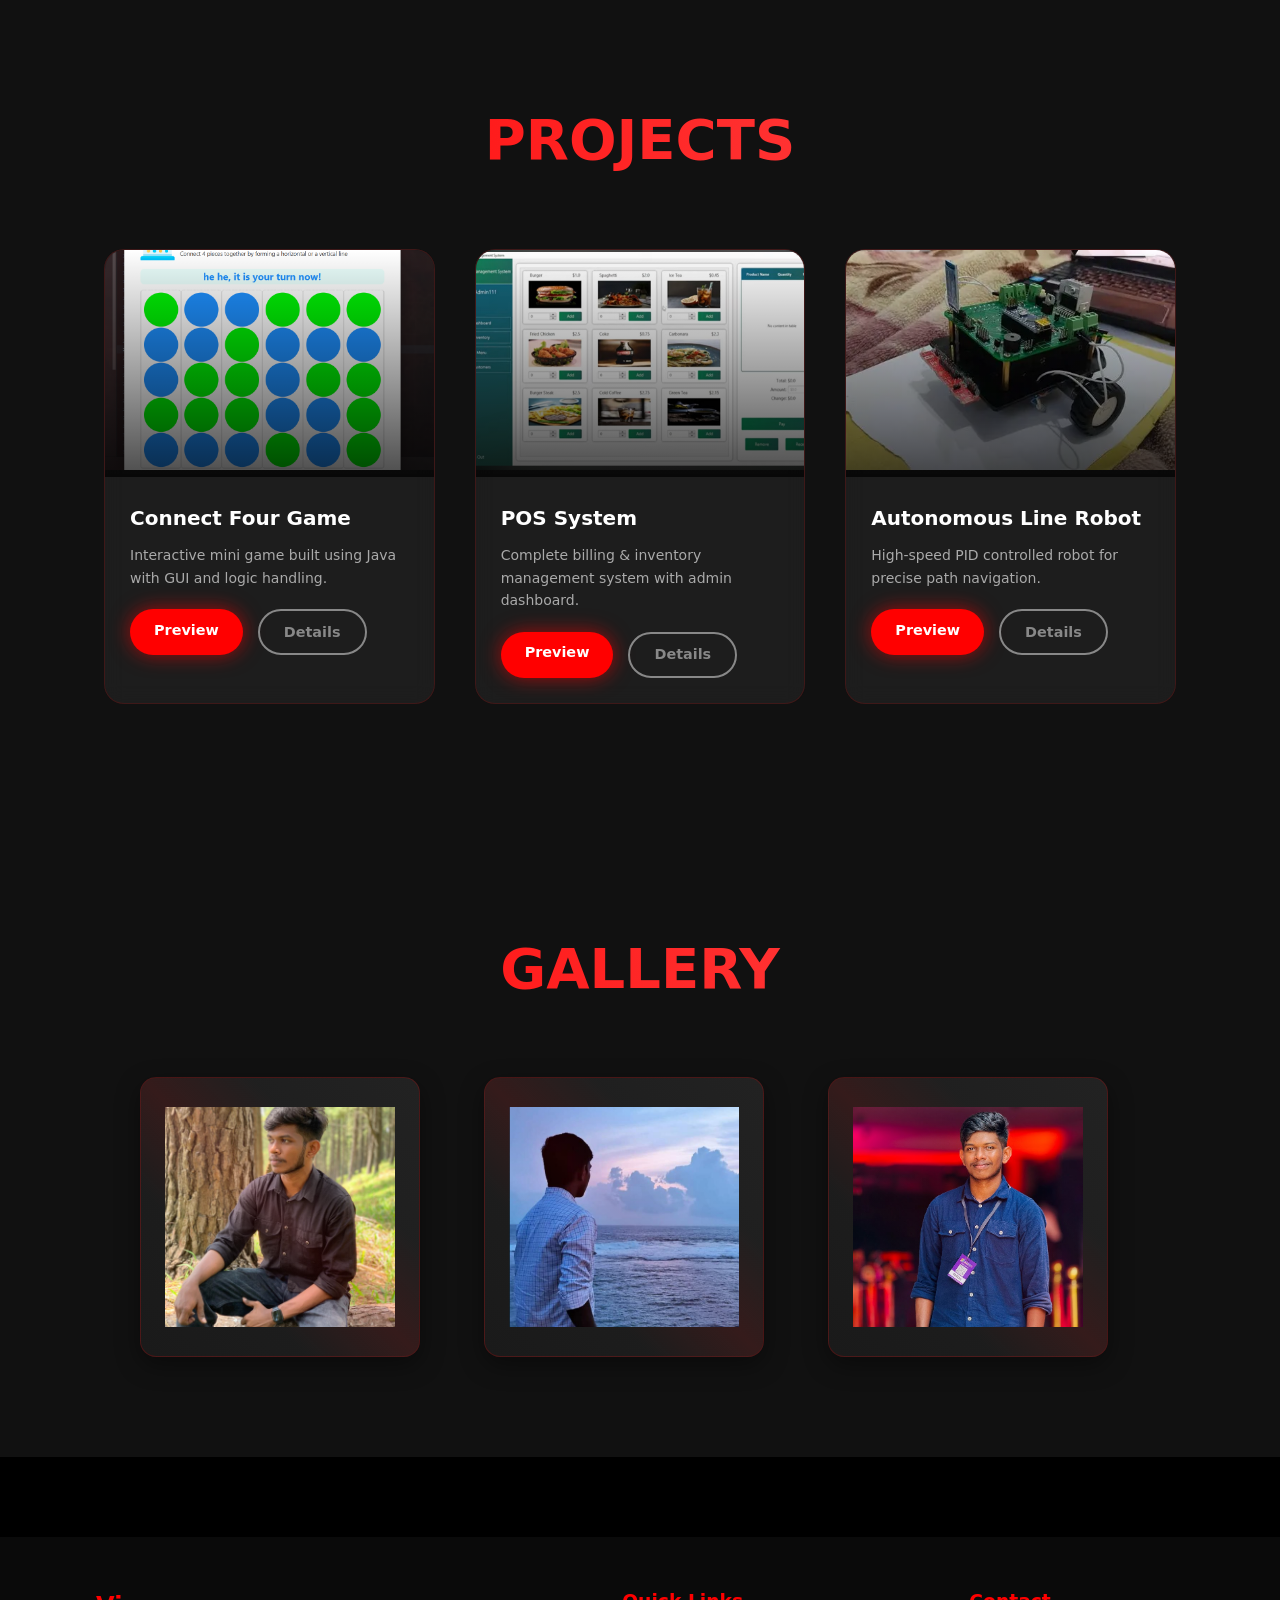
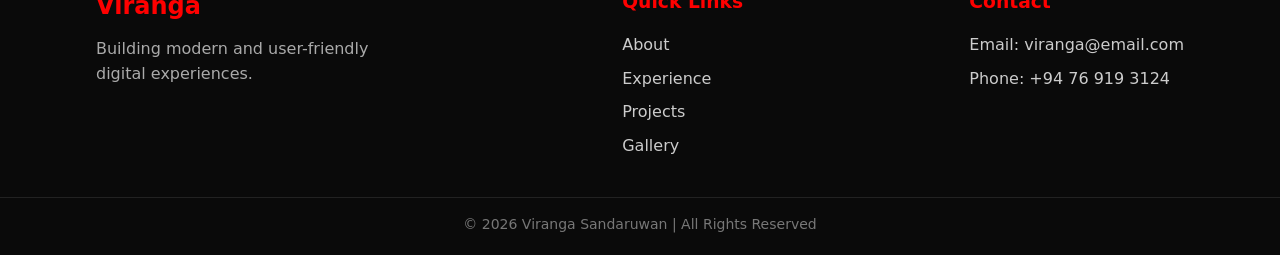
==== commit 3741655b: "add colourswitch" ====
--- a/index.html
+++ b/index.html
@@ -14,7 +14,8 @@
 </head>
 
 <body>
-
+<div class="cursor-dot"></div>
+<div class="cursor-outline"></div>
 
 <!--=============================================================================================================-->
 <!--                                            Header                                                           -->
@@ -23,11 +24,15 @@
     <a href="#hero"> <h1 class="logo">VIRANGA</h1></a>
     <nav>
         <a href="#About">About</a>
+        <a href="#skills">Skills</a>
         <a href="#Experience">Experience</a>
-        <a href="#skills">Skills</a>
         <a href="#Projects">Projects</a>
         <a href="#Gallery">Gallery</a>
     </nav>
+
+    <button id="theme-icon" class="theme-toggle">
+        <i class="fas fa-moon"></i>
+    </button>
 
     <a href="contact.html">
         <button class="btn-contact">Contact</button>
@@ -263,25 +268,25 @@
                 <img src="assets/image/img-3.jpg" alt="my_image" class="img">
             </div>
 
-            <div class="gallery-item">
-                <img src="" alt="my_image">
-            </div>
-
-            <div class="gallery-item">
-                <img src="" alt=" my_image">
-            </div>
-
-            <div class="gallery-item">
-                <img src="" alt="my_image">
-            </div>
-
-            <div class="gallery-item">
-                <img src="" alt=" my_image">
-            </div>
-
-            <div class="gallery-item">
-                <img src="" alt="my_image">
-            </div>
+<!--            <div class="gallery-item">-->
+<!--                <img src="" alt="my_image">-->
+<!--            </div>-->
+
+<!--            <div class="gallery-item">-->
+<!--                <img src="" alt=" my_image">-->
+<!--            </div>-->
+
+<!--            <div class="gallery-item">-->
+<!--                <img src="" alt="my_image">-->
+<!--            </div>-->
+
+<!--            <div class="gallery-item">-->
+<!--                <img src="" alt=" my_image">-->
+<!--            </div>-->
+
+<!--            <div class="gallery-item">-->
+<!--                <img src="" alt="my_image">-->
+<!--            </div>-->
 
         </div>
     </main>
@@ -349,7 +354,7 @@
     const cloud = document.querySelector('.floating-cloud');
 
     function startCloudAnimation() {
-        const randomTop = Math.floor(Math.random() * 60) + 5;
+        const randomTop = Math.floor(Math.random() * 60) + 10;
 
         const randomDuration = Math.floor(Math.random() * 15) + 15;
 
@@ -364,6 +369,53 @@
         }, { once: true });
     }
     startCloudAnimation();
+
+
+    // mouse event
+    const dot = document.querySelector(".cursor-dot");
+    const outline = document.querySelector(".cursor-outline");
+
+    window.addEventListener("mousemove", (e) => {
+        const posX = e.clientX;
+        const posY = e.clientY;
+
+        dot.style.left = `${posX}px`;
+        dot.style.top = `${posY}px`;
+
+        outline.animate({
+            left: `${posX}px`,
+            top: `${posY}px`
+        }, { duration: 500, fill: "forwards" });
+    });
+
+    document.querySelectorAll('a, button, .skill-card').forEach(link => {
+        link.addEventListener('mouseenter', () => outline.classList.add('cursor-active'));
+        link.addEventListener('mouseleave', () => outline.classList.remove('cursor-active'));
+    });
+
+
+//     colour switch
+    const themeBtn = document.getElementById('theme-icon');
+    const body = document.body;
+    const icon = themeBtn.querySelector('i');
+
+    if (localStorage.getItem('theme') === 'light') {
+        body.classList.add('light-mode');
+        icon.classList.replace('fa-moon', 'fa-sun');
+    }
+
+    themeBtn.addEventListener('click', () => {
+        body.classList.toggle('light-mode');
+
+        if (body.classList.contains('light-mode')) {
+            icon.classList.replace('fa-moon', 'fa-sun');
+            localStorage.setItem('theme', 'light');
+        } else {
+            icon.classList.replace('fa-sun', 'fa-moon');
+            localStorage.setItem('theme', 'dark');
+        }
+    });
+
 </script>
 
 </body>
--- a/css/stylesheet.css
+++ b/css/stylesheet.css
@@ -1,6 +1,6 @@
 :root {
-    /*--black: #000000;*/
-    --black: white;
+    --black: #000000;
+    /*--black: white;*/
     --red: #ff0000;
     --primary: #ff0000;
 
@@ -19,6 +19,56 @@
     --transition-fast: 0.3s ease;
     --transition-smooth: 0.4s ease;
 }
+
+/**/
+/*  colour switch */
+
+body.light-mode {
+    --black: #ffffff;      /
+    --white: #111111;
+    --bg-dark: #f5f5f5;
+    --bg-darker: #e8e8e8;
+    --dark-gray: #dddddd;
+    --gray: #444444;
+    --glass-bg: rgba(0, 0, 0, 0.03);
+    --border-red: rgba(255, 0, 0, 0.2);
+    --glow-red: rgba(255, 0, 0, 0.15);
+}
+
+body {
+    transition: background 0.4s ease, color 0.4s ease;
+}
+
+.theme-toggle {
+    background: var(--glass-bg);
+    border: 1px solid var(--border-red);
+    color: var(--primary);
+    width: 45px;
+    height: 45px;
+    border-radius: 50%;
+    cursor: pointer;
+    display: flex;
+    align-items: center;
+    justify-content: center;
+    font-size: 1.2rem;
+    transition: all var(--transition-fast);
+    margin-right: 15px;
+}
+
+.theme-toggle:hover {
+    transform: scale(1.1);
+    box-shadow: 0 0 15px var(--glow-red);
+}
+
+body.light-mode header {
+    background: rgba(255, 255, 255, 0.85);
+    border-bottom: 1px solid rgba(0, 0, 0, 0.05);
+}
+/**/
+
+
+
+
 
 * {
     margin: 0;
@@ -779,4 +829,44 @@
     opacity: 1;
     transform: scale(1) translateY(0);
     z-index: 10;
+}
+
+
+
+/*====================================================================================================================*/
+/*                                               cursor                                                               */
+/*====================================================================================================================*/
+
+body {
+    cursor: none;
+}
+
+.cursor-dot {
+    width: 8px;
+    height: 8px;
+    background-color: var(--primary);
+    box-shadow: 0 0 10px var(--glow-red);
+}
+
+.cursor-outline {
+    width: 40px;
+    height: 40px;
+    border: 2px solid var(--primary);
+    box-shadow: 0 0 15px var(--glow-red);
+    transition: transform 0.15s ease-out;
+}
+
+.cursor-dot, .cursor-outline {
+    position: fixed;
+    top: 0;
+    left: 0;
+    transform: translate(-50%, -50%);
+    border-radius: 50%;
+    z-index: 9999;
+    pointer-events: none;
+}
+
+.cursor-active {
+    transform: translate(-50%, -50%) scale(1.5);
+    background-color: rgba(255, 0, 0, 0.1);
 }
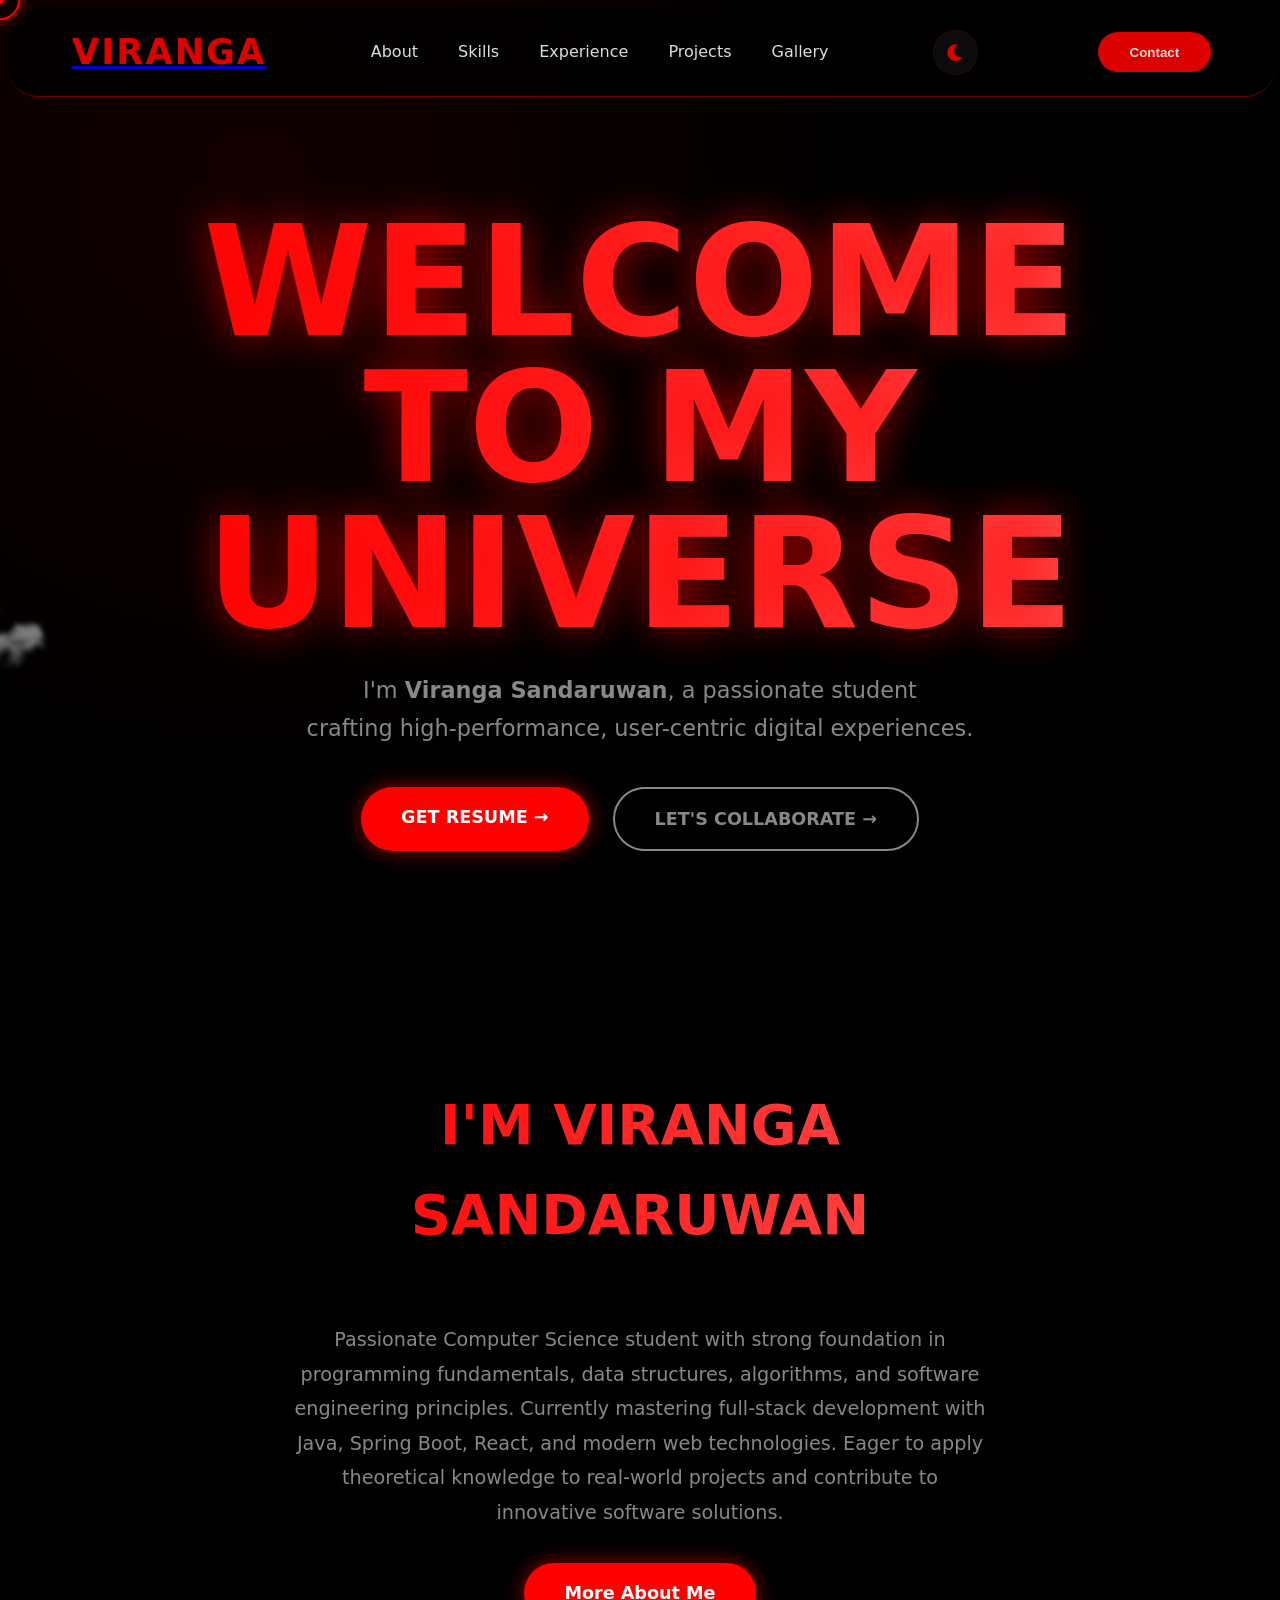
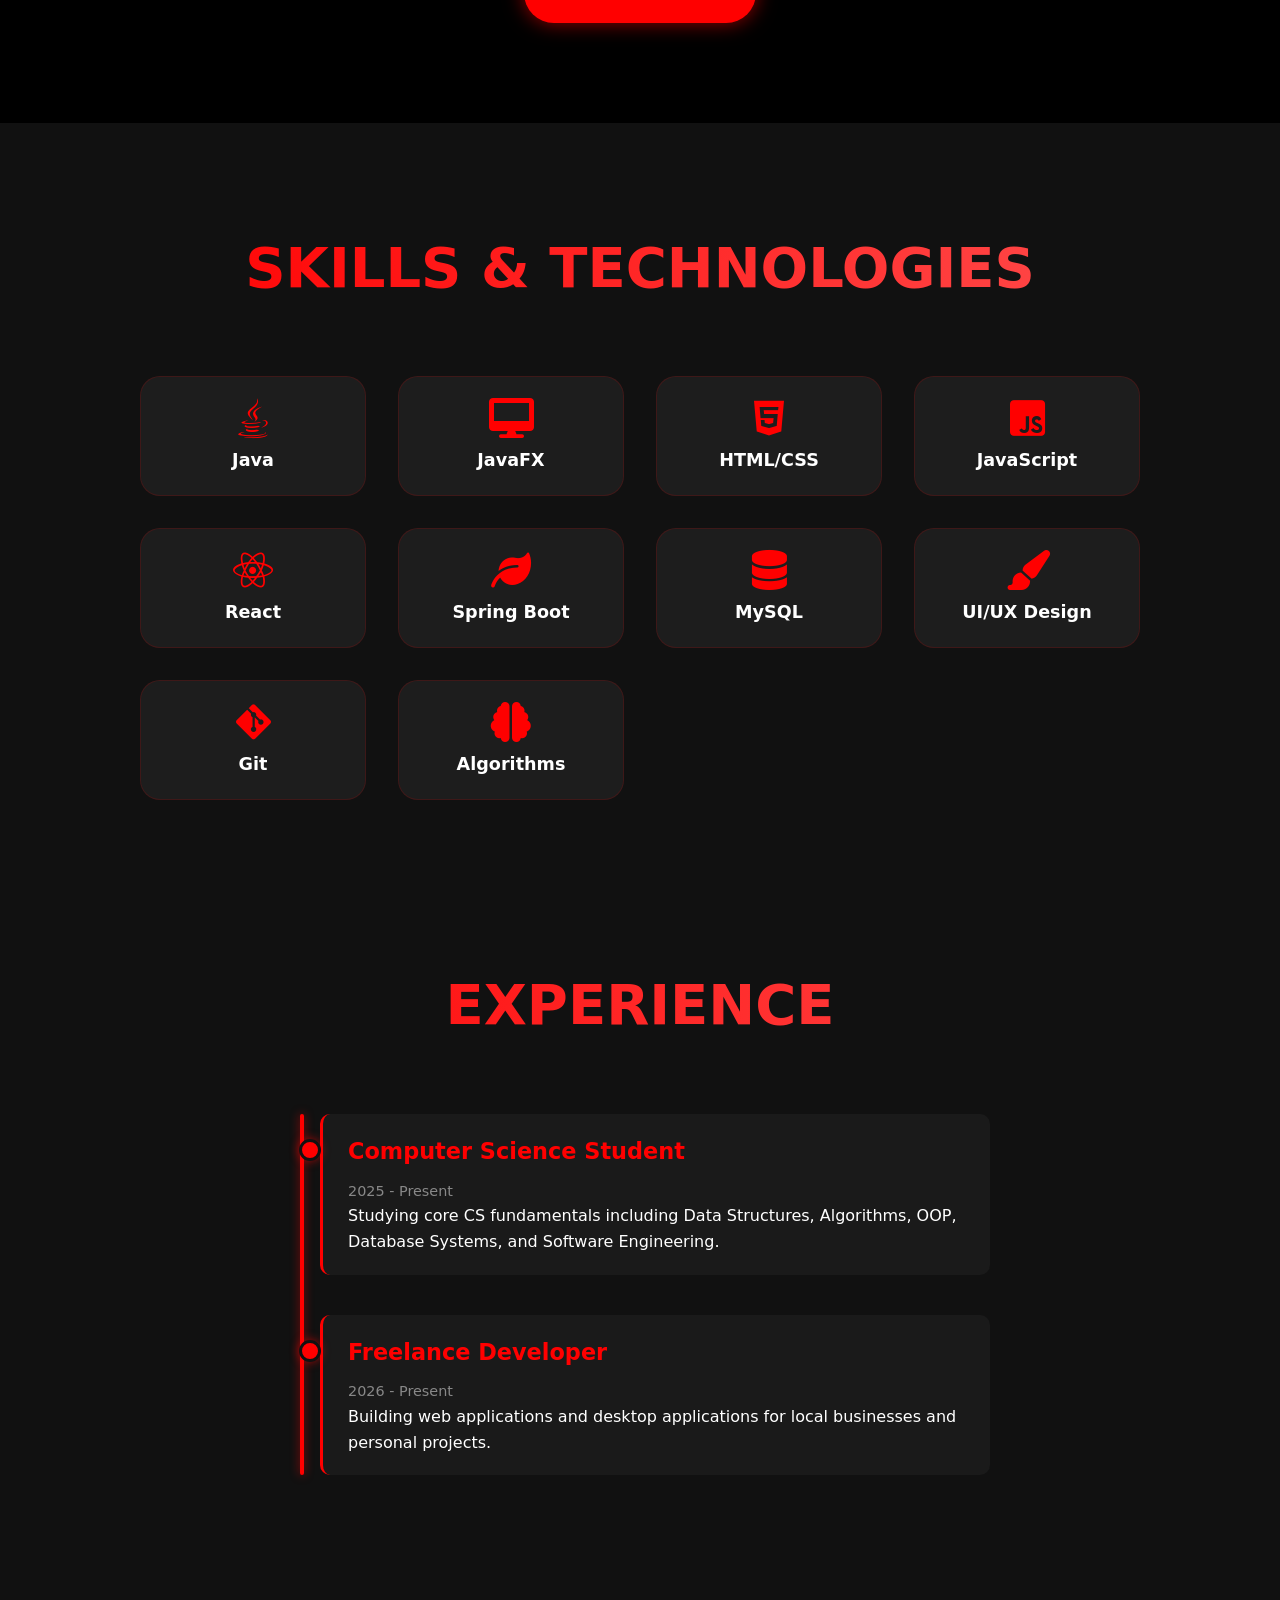
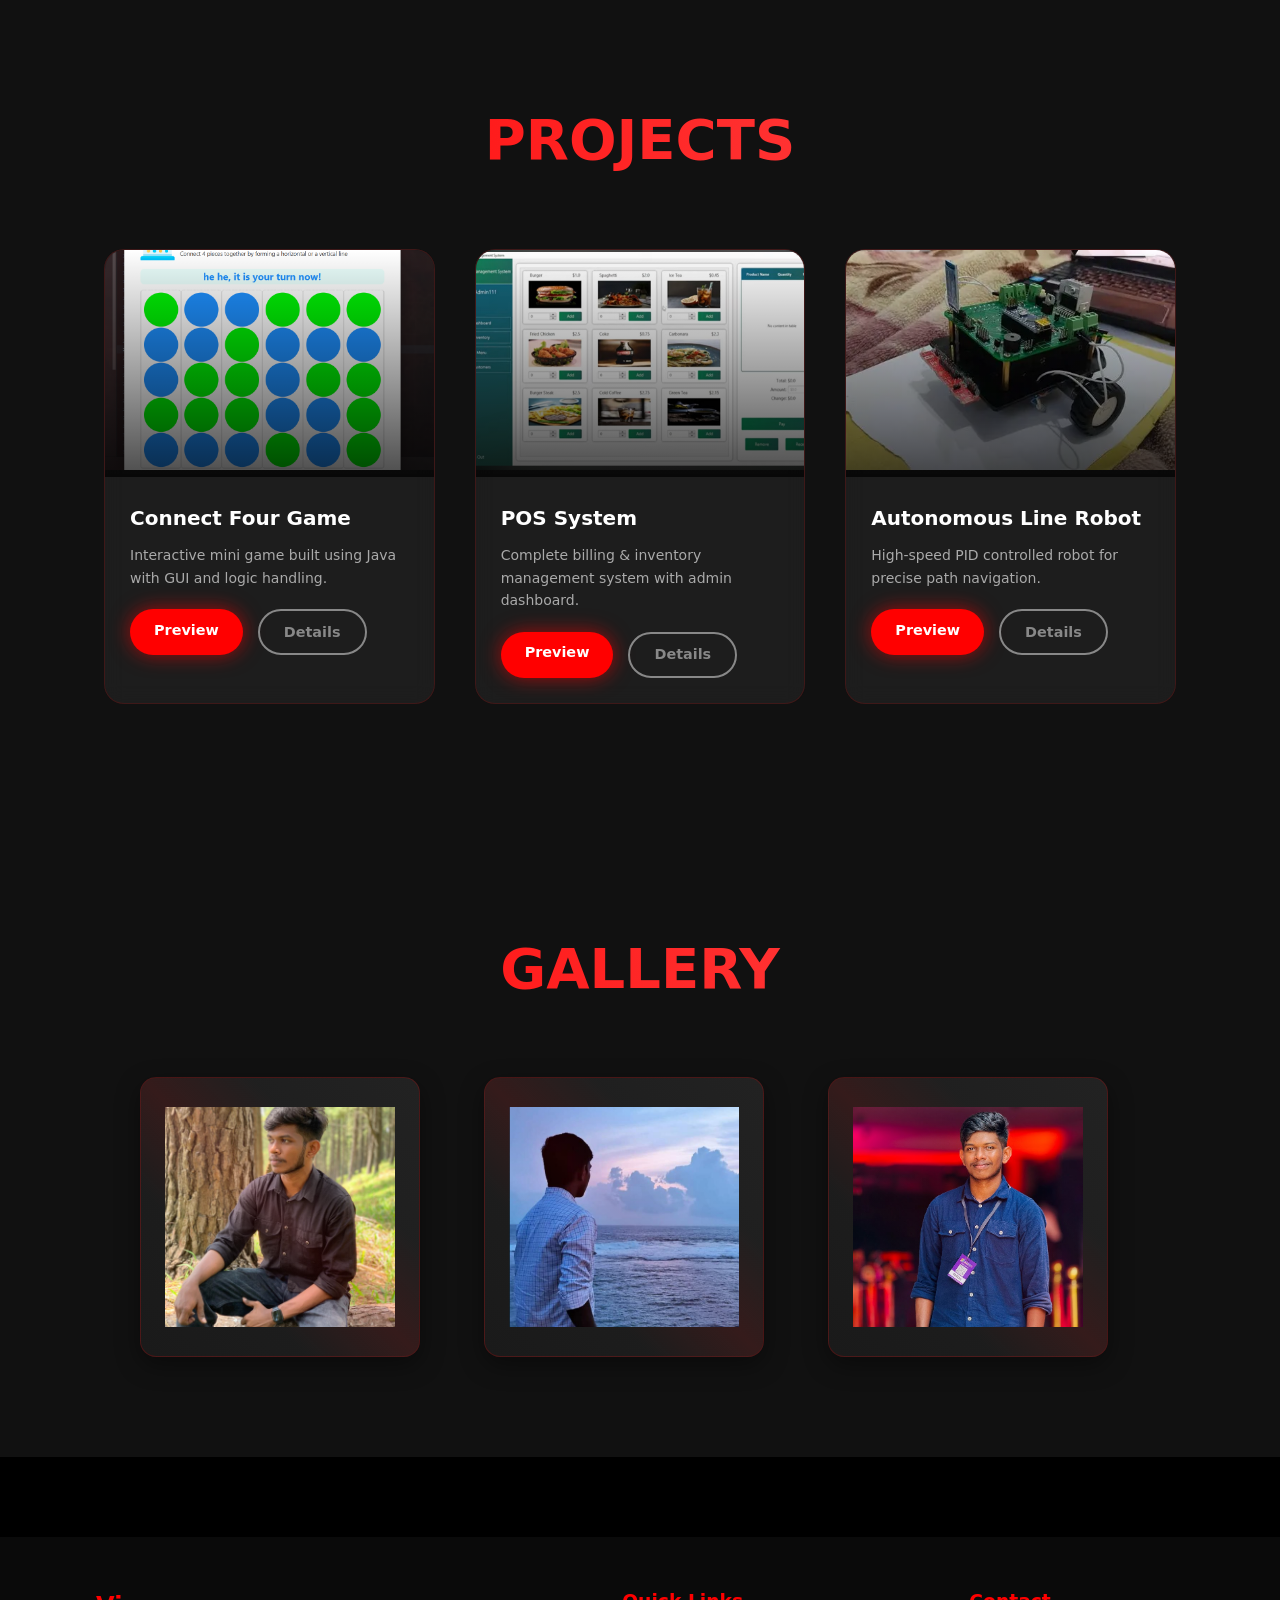
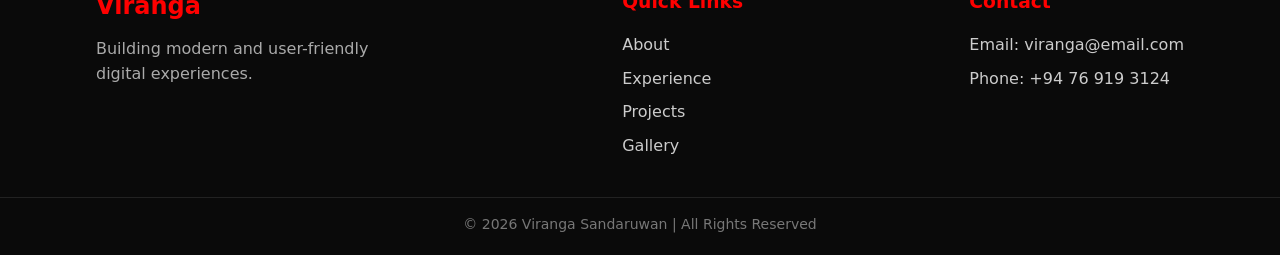
==== commit c5f08623: "add cv" ====
--- a/index.html
+++ b/index.html
@@ -6,8 +6,8 @@
     <title>Viranga Sandaruwan | Portfolio</title>
 
     <link rel="stylesheet" href="css/stylesheet.css">
-    <link rel="stylesheet" href="css/footer.css">
-    <link rel="stylesheet" href="css/header.css">
+<!--    <link rel="stylesheet" href="css/footer.css">-->
+<!--    <link rel="stylesheet" href="css/header.css">-->
     <link rel="stylesheet" href="css/galary.css">
 
     <link href="https://cdnjs.cloudflare.com/ajax/libs/font-awesome/6.0.0/css/all.min.css" rel="stylesheet">
@@ -38,6 +38,7 @@
         <button class="btn-contact">Contact</button>
     </a>
 </header>
+ 
 
 
 
@@ -395,6 +396,27 @@
 
 
 //     colour switch
+//     const themeBtn = document.getElementById('theme-icon');
+//     const body = document.body;
+//     const icon = themeBtn.querySelector('i');
+//
+//     if (localStorage.getItem('theme') === 'light') {
+//         body.classList.add('light-mode');
+//         icon.classList.replace('fa-moon', 'fa-sun');
+//     }
+//
+//     themeBtn.addEventListener('click', () => {
+//         body.classList.toggle('light-mode');
+//
+//         if (body.classList.contains('light-mode')) {
+//             icon.classList.replace('fa-moon', 'fa-sun');
+//             localStorage.setItem('theme', 'light');
+//         } else {
+//             icon.classList.replace('fa-sun', 'fa-moon');
+//             localStorage.setItem('theme', 'dark');
+//         }
+//     });
+
     const themeBtn = document.getElementById('theme-icon');
     const body = document.body;
     const icon = themeBtn.querySelector('i');
@@ -416,6 +438,48 @@
         }
     });
 
+
+//     mobileresonsive part
+
+    document.addEventListener('DOMContentLoaded', function() {
+        const hamburger = document.getElementById('hamburger');
+        const navMobile = document.getElementById('nav-mobile');
+        const overlay = document.createElement('div');
+        overlay.className = 'mobile-overlay';
+        document.body.appendChild(overlay);
+
+        hamburger.addEventListener('click', function() {
+            hamburger.classList.toggle('active');
+            navMobile.classList.toggle('active');
+            overlay.classList.toggle('active');
+        });
+
+        // Close menu when clicking overlay
+        overlay.addEventListener('click', function() {
+            hamburger.classList.remove('active');
+            navMobile.classList.remove('active');
+            overlay.classList.remove('active');
+        });
+
+        // Close menu when clicking nav links
+        document.querySelectorAll('.nav-mobile a').forEach(link => {
+            link.addEventListener('click', function() {
+                hamburger.classList.remove('active');
+                navMobile.classList.remove('active');
+                overlay.classList.remove('active');
+            });
+        });
+
+        // Close menu on window resize (if desktop)
+        window.addEventListener('resize', function() {
+            if (window.innerWidth > 768) {
+                hamburger.classList.remove('active');
+                navMobile.classList.remove('active');
+                overlay.classList.remove('active');
+            }
+        });
+    });
+
 </script>
 
 </body>
--- a/css/stylesheet.css
+++ b/css/stylesheet.css
@@ -24,7 +24,7 @@
 /*  colour switch */
 
 body.light-mode {
-    --black: #ffffff;      /
+    --black: #ffffff;
     --white: #111111;
     --bg-dark: #f5f5f5;
     --bg-darker: #e8e8e8;
@@ -166,6 +166,25 @@
     /*background-color: white;*/
     /*border-radius: 20px;*/
     /*opacity: 70%;*/
+}
+
+/*#hero {*/
+/*    min-height: 100vh;*/
+/*    display: flex;*/
+/*    align-items: center;*/
+/*    justify-content: center;*/
+/*    padding: 0 5%;*/
+/*    position: relative;*/
+/*    margin-top: 5rem;*/
+/*    background: var(--black);*/
+/*    transition: box-shadow 0.4s ease;*/
+/*    z-index: 0;*/
+/*}*/
+
+
+body.light-mode #hero {
+    box-shadow: inset 0 0 150px rgba(0, 0, 0, 0.25),
+    inset 0 0 60px rgba(0, 0, 0, 0.15);
 }
 
 .content {
@@ -784,6 +803,72 @@
     }
 }
 
+/* responsive */
+/* Tablet (768px and below) */
+@media (max-width: 768px) {
+    header {
+        top: 0.25rem;
+        right: 0.25rem;
+        left: 0.25rem;
+        padding: 0.75rem 3%;
+        border-radius: 20px;
+        gap: 0.5rem;
+    }
+
+    .nav-desktop {
+        display: none;
+    }
+
+    .hamburger {
+        display: flex;
+    }
+
+    .btn-contact {
+        padding: 0.6rem 1.5rem;
+        font-size: 0.85rem;
+    }
+
+    .theme-toggle {
+        font-size: 1.1rem;
+        padding: 0.4rem;
+    }
+}
+
+/* Mobile (480px and below) */
+@media (max-width: 480px) {
+    header {
+        top: 0.2rem;
+        right: 0.2rem;
+        left: 0.2rem;
+        padding: 0.75rem 2%;
+        border-radius: 15px;
+        flex-wrap: wrap;
+    }
+
+    .logo {
+        font-size: 1.6rem;
+    }
+
+    .btn-contact {
+        padding: 0.5rem 1.2rem;
+        font-size: 0.8rem;
+        order: -1;
+    }
+
+    .theme-toggle {
+        order: 2;
+    }
+
+    .hamburger {
+        order: 3;
+    }
+
+    .nav-mobile {
+        width: 90%;
+        right: -90%;
+    }
+}
+
 
 /*====================================================================================================================*/
 /*                                               Animation scrolling                                                  */
@@ -869,4 +954,5 @@
 .cursor-active {
     transform: translate(-50%, -50%) scale(1.5);
     background-color: rgba(255, 0, 0, 0.1);
-}+}
+
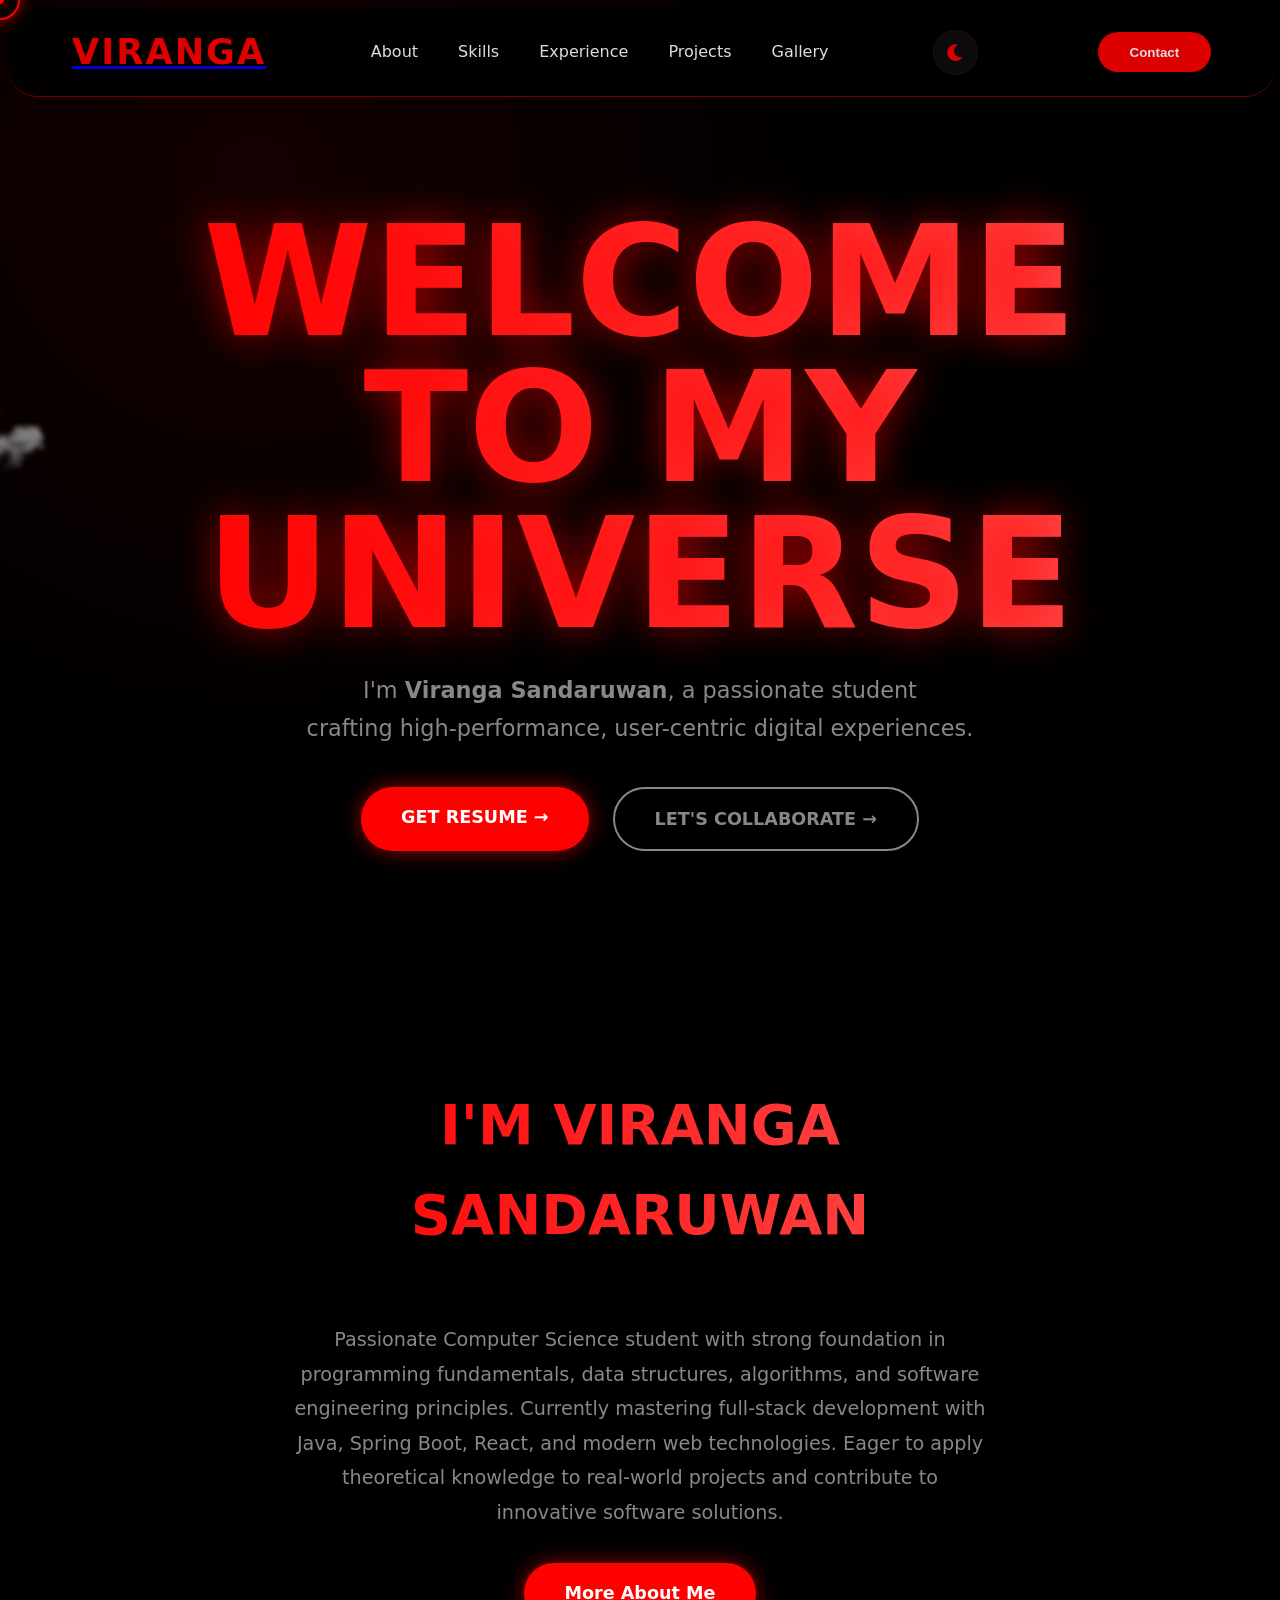
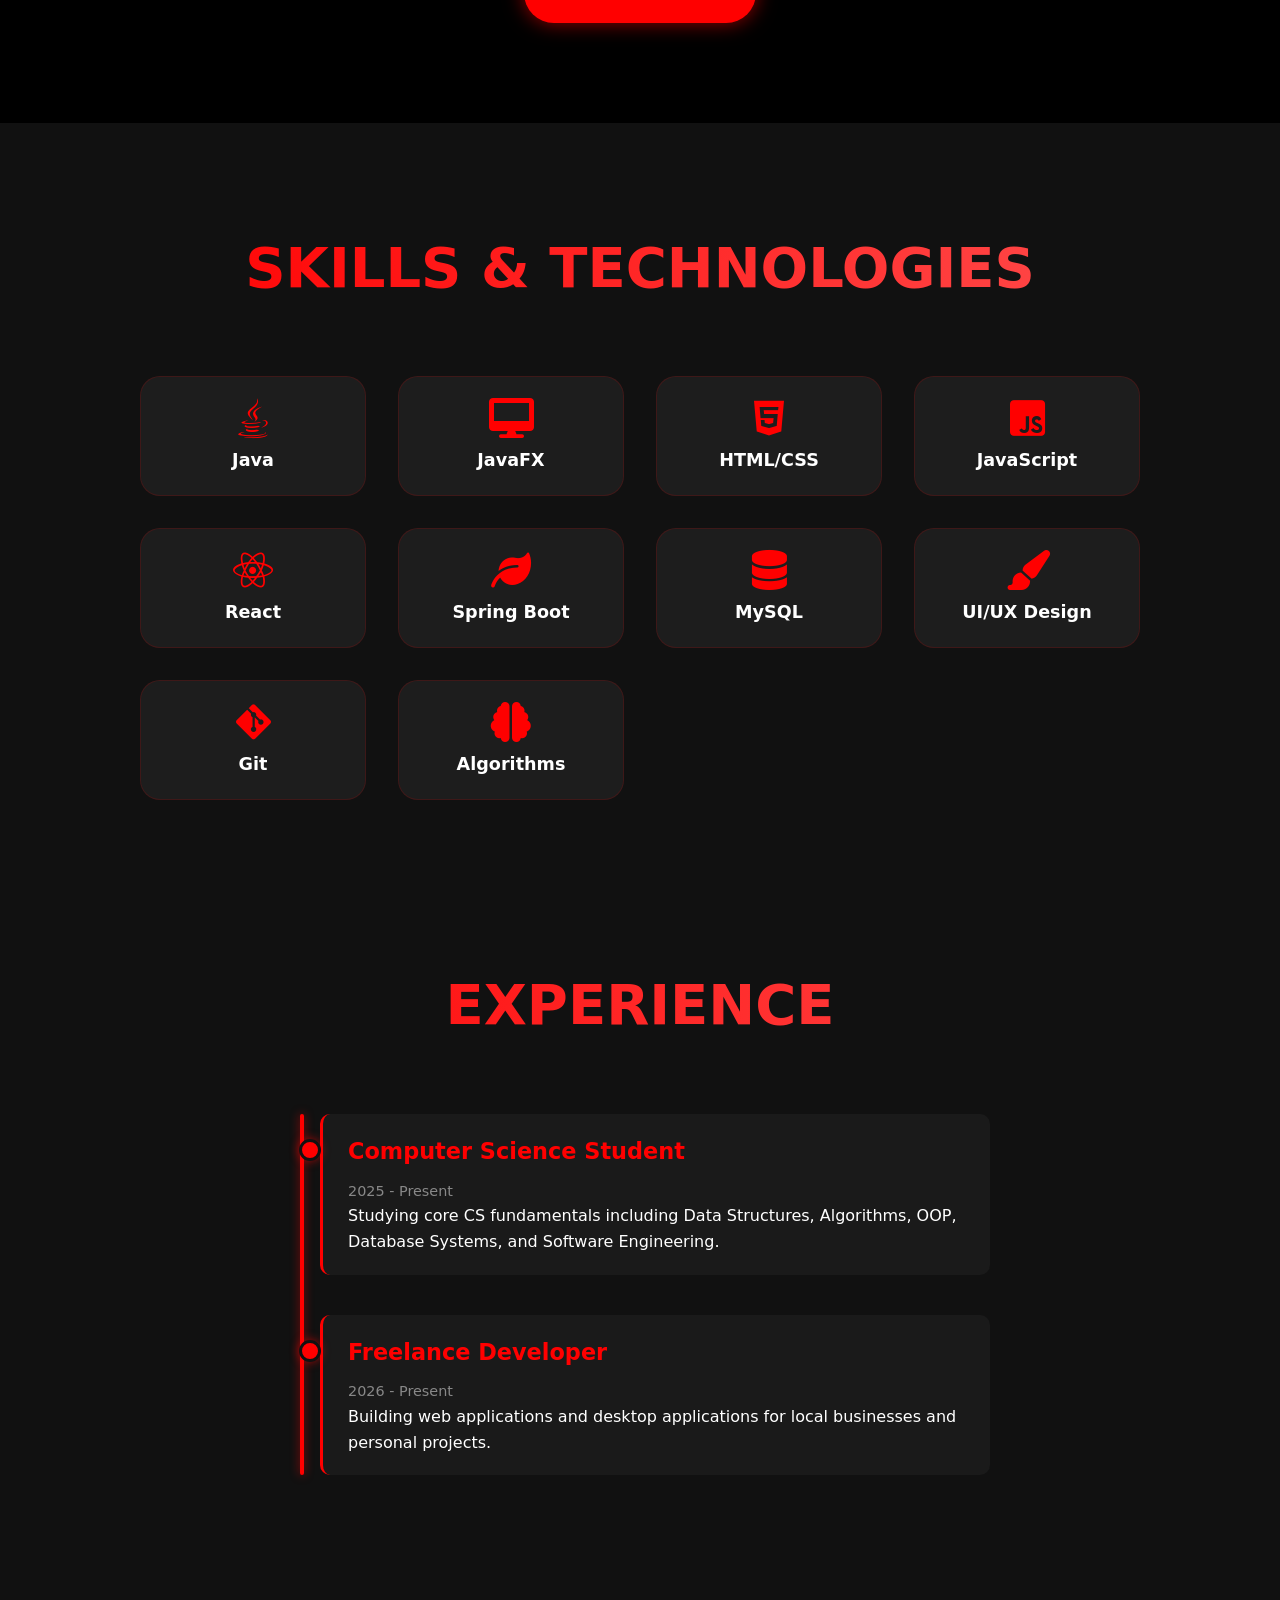
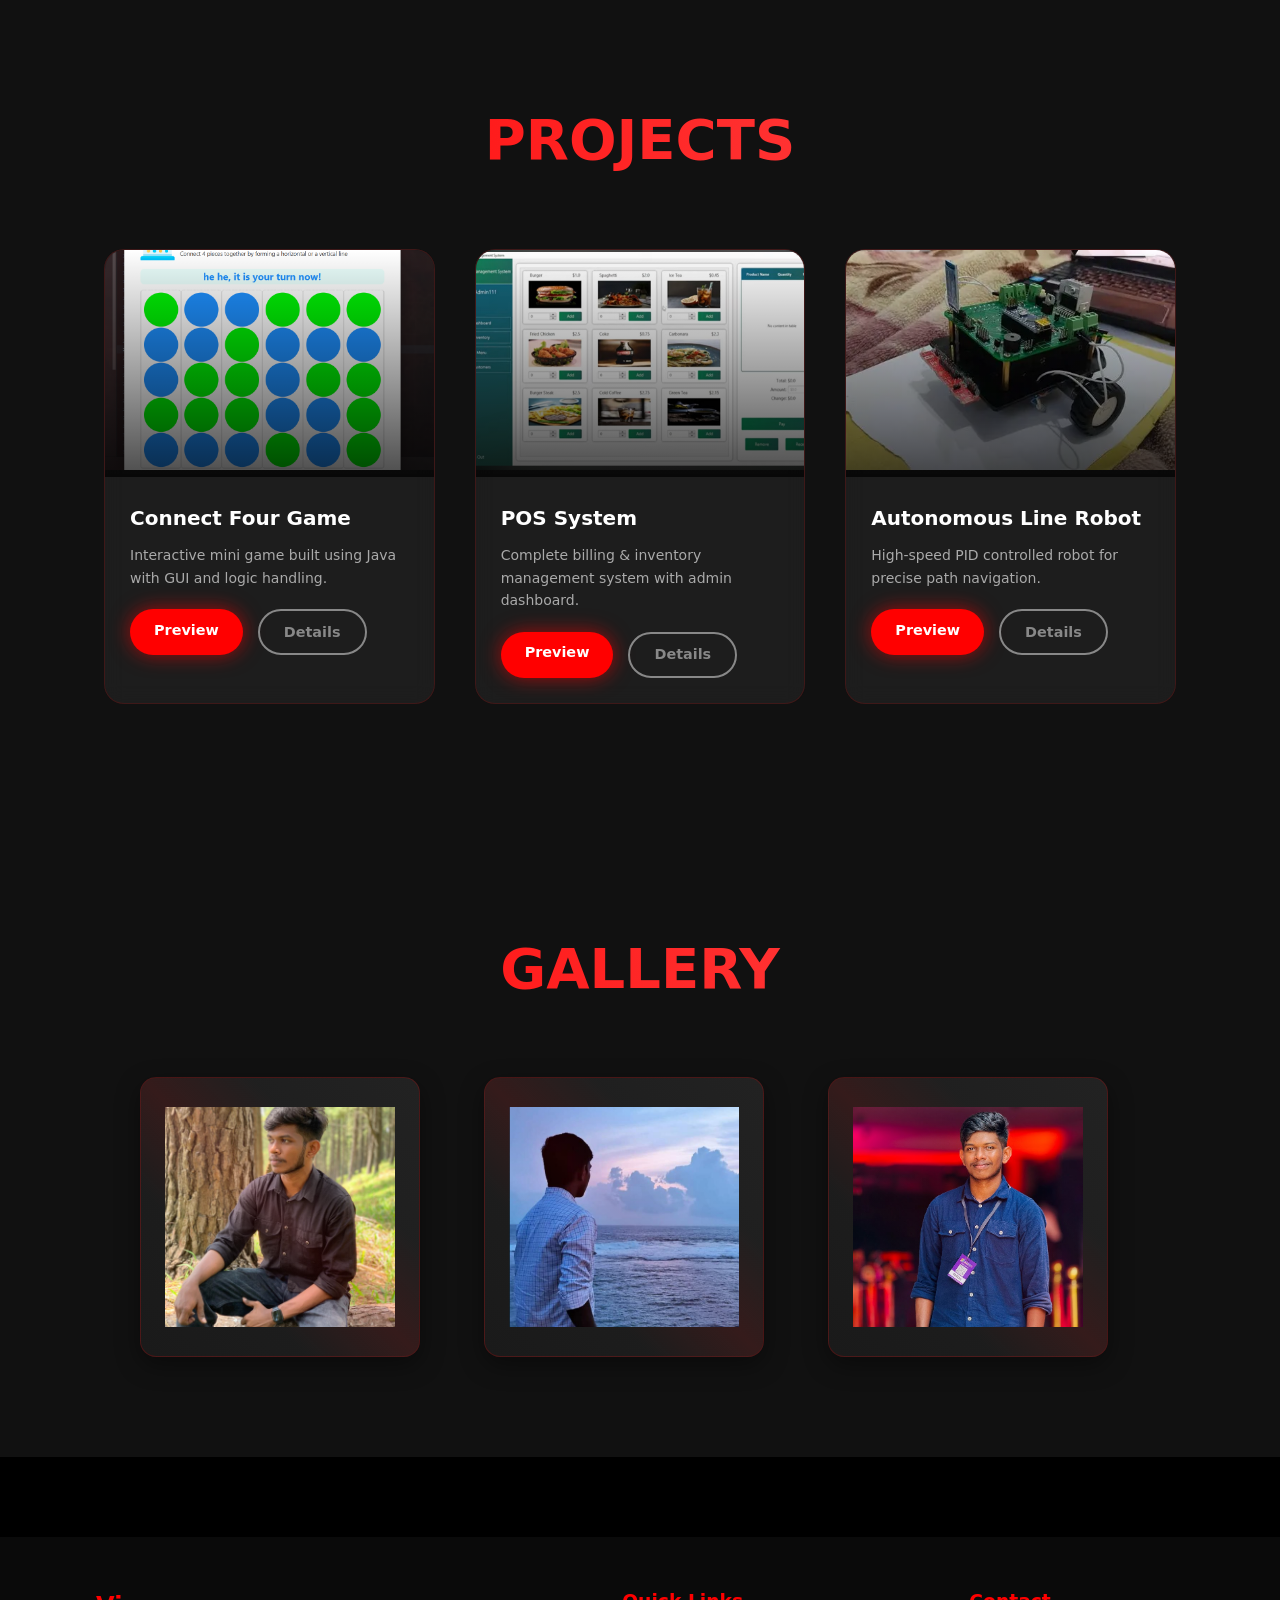
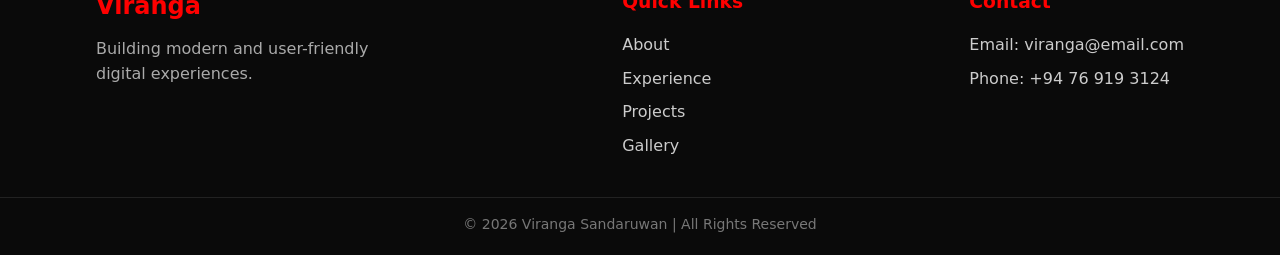
==== commit b5326290: "add cv update" ====
--- a/index.html
+++ b/index.html
@@ -58,7 +58,7 @@
             crafting high-performance, user-centric digital experiences.
         </p>
         <div class="buttons">
-            <a href="Viranga_Resume.pdf" class="btn btn-primary" download>GET RESUME →</a>
+            <a href="assets/image/CV.jpg" class="btn btn-primary" download>GET RESUME →</a>
             <a href="#contact" class="btn btn-outline">LET'S COLLABORATE →</a>
         </div>
     </div>
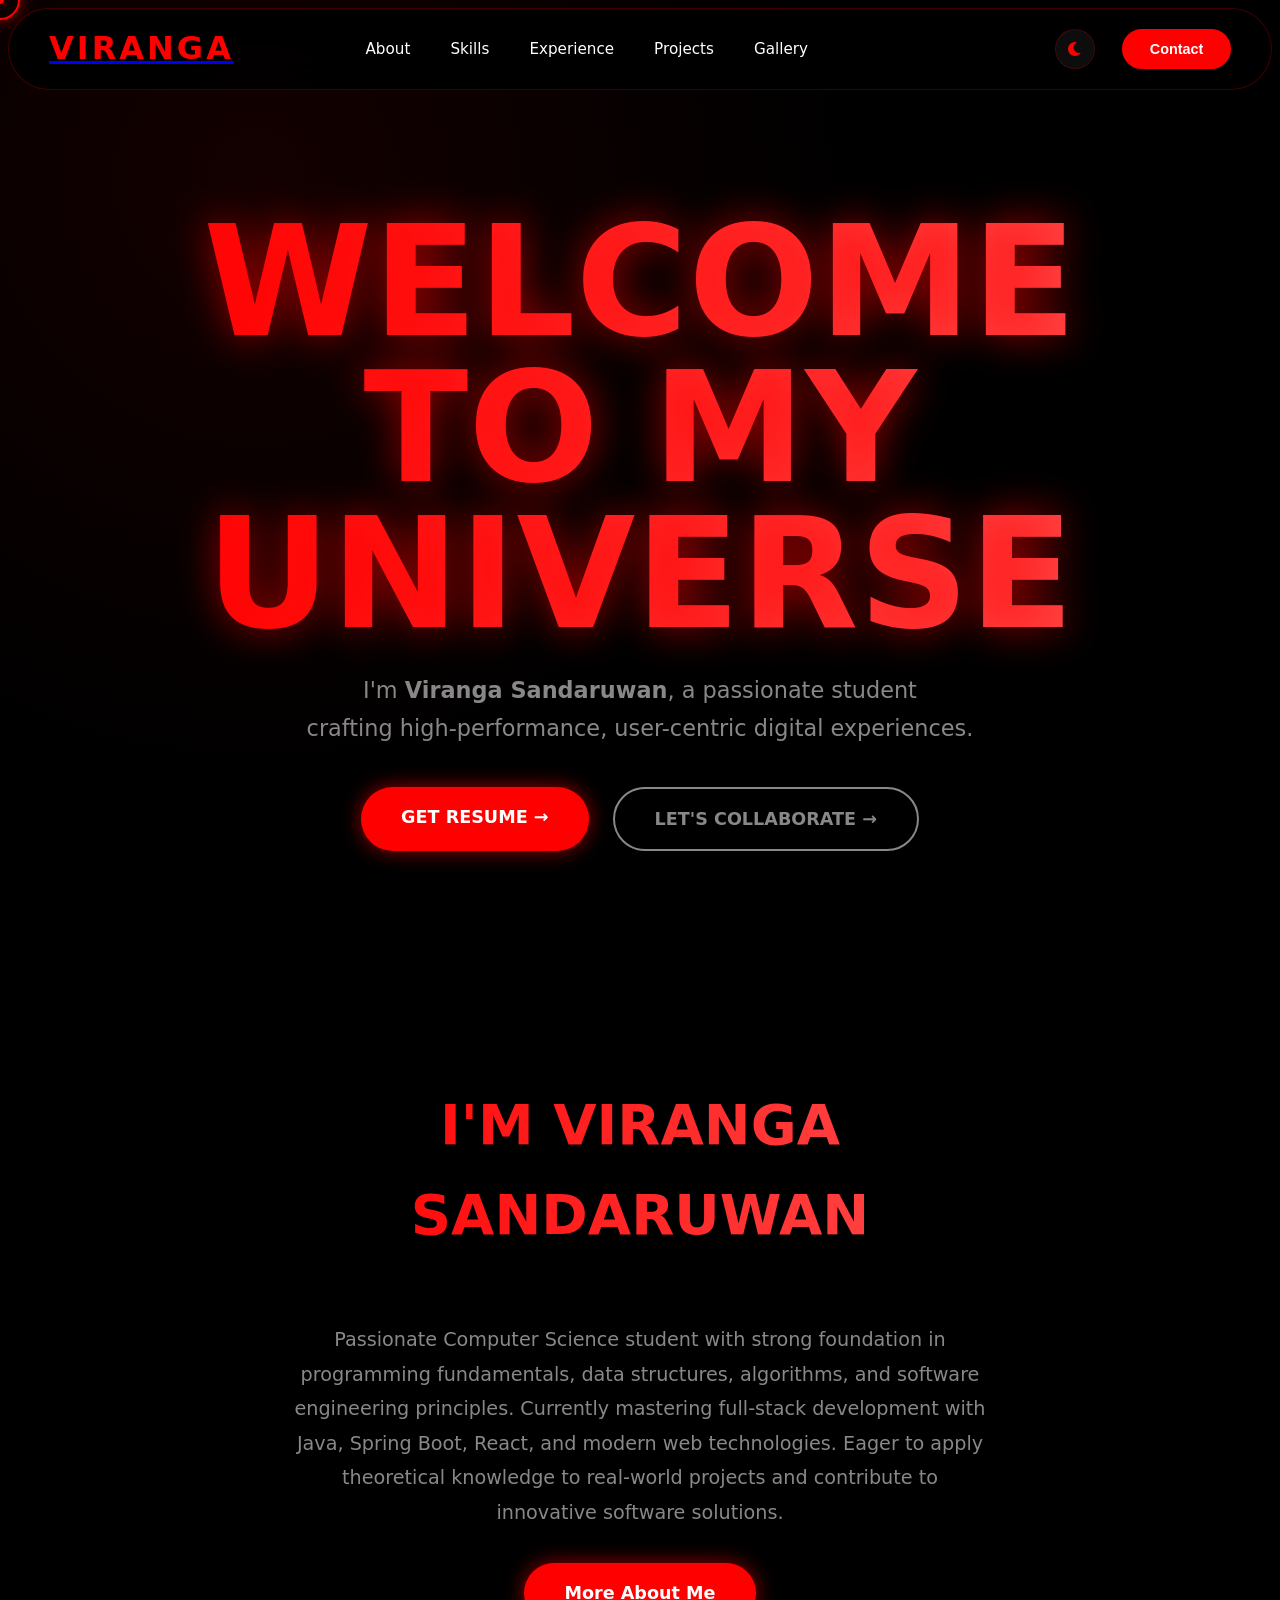
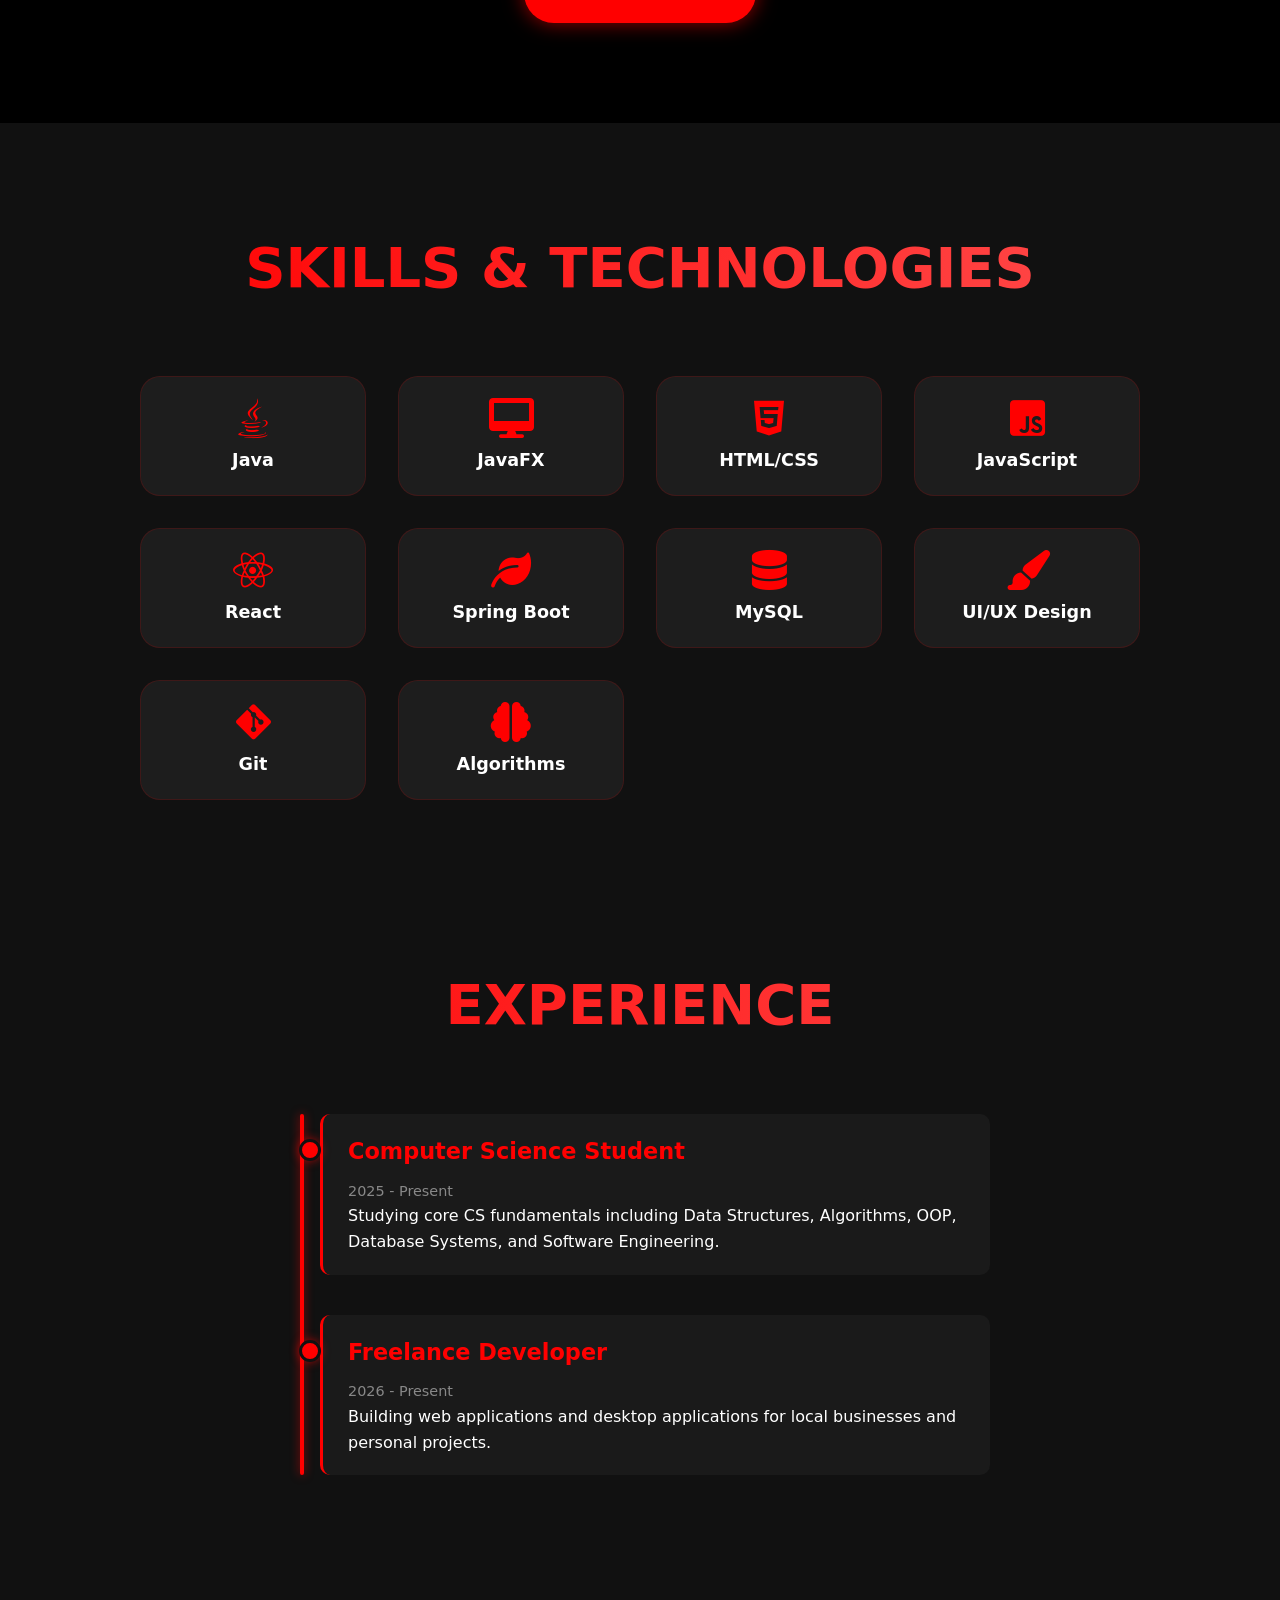
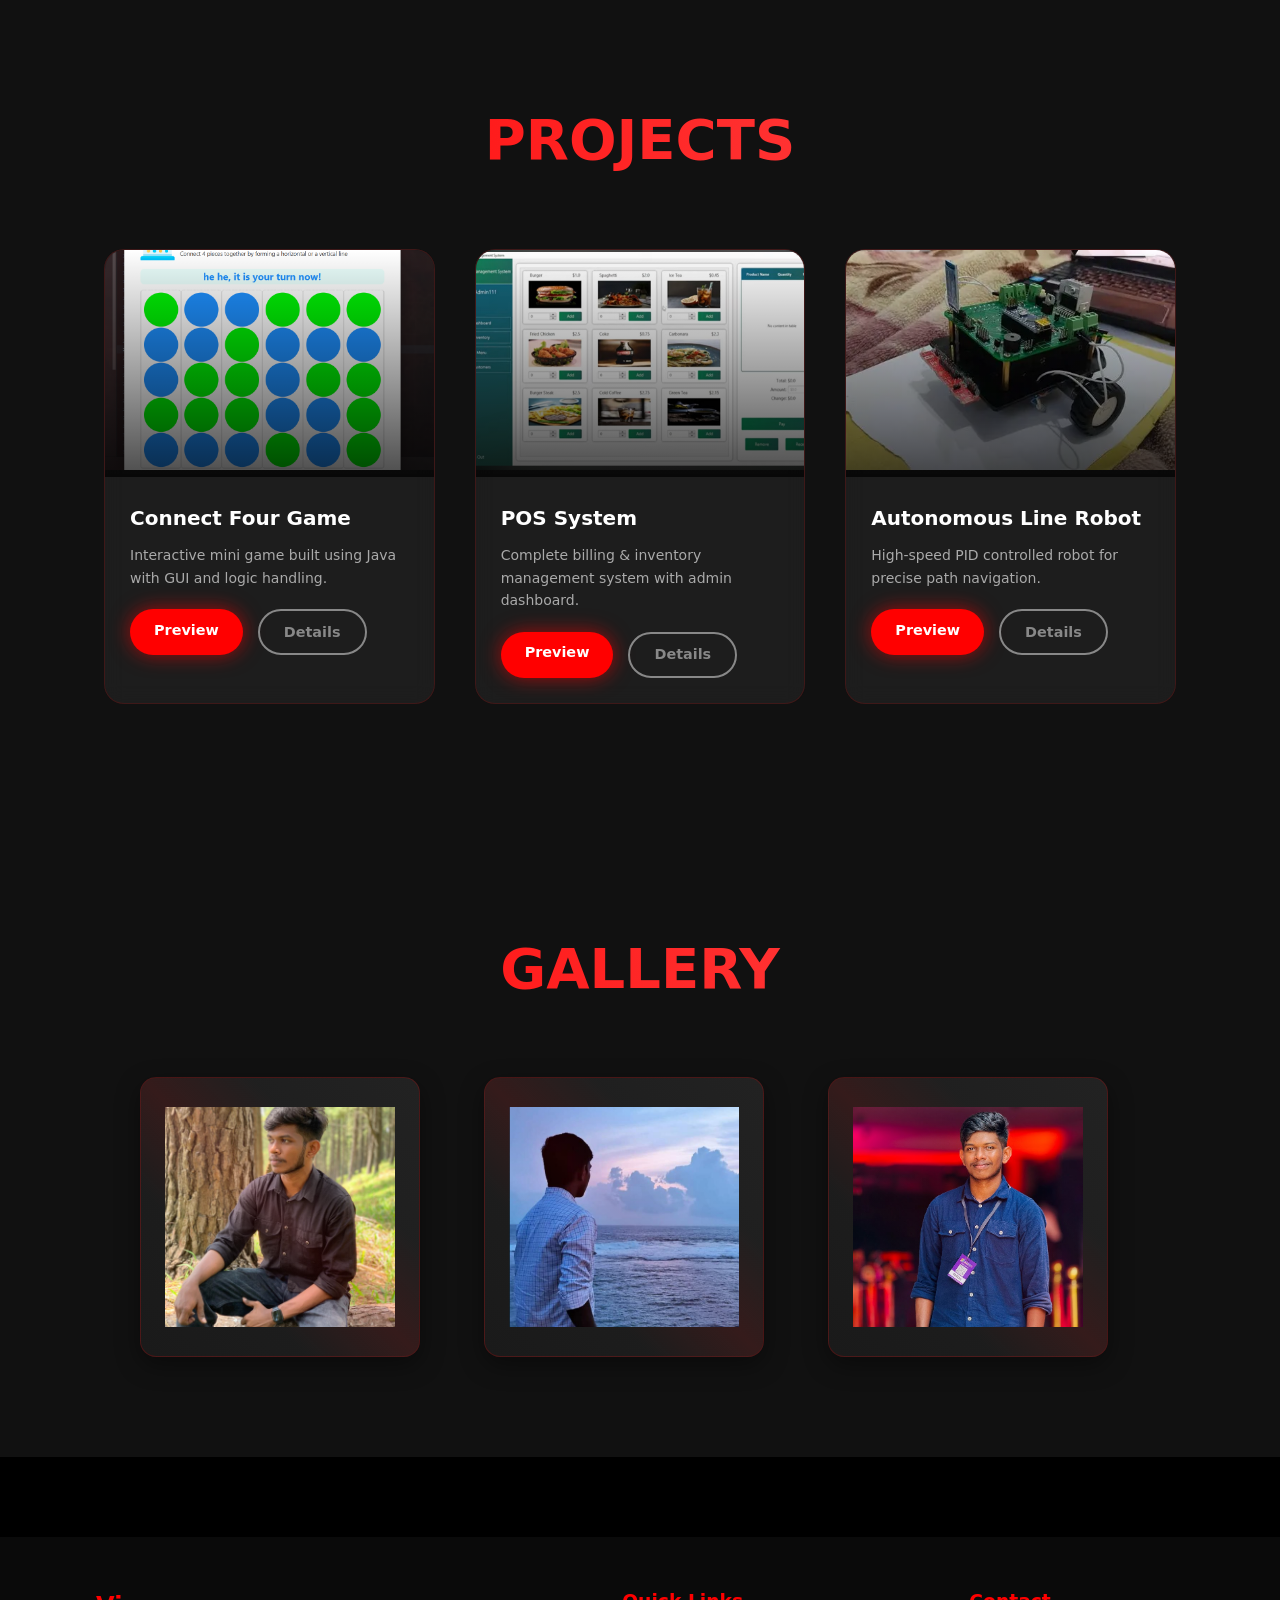
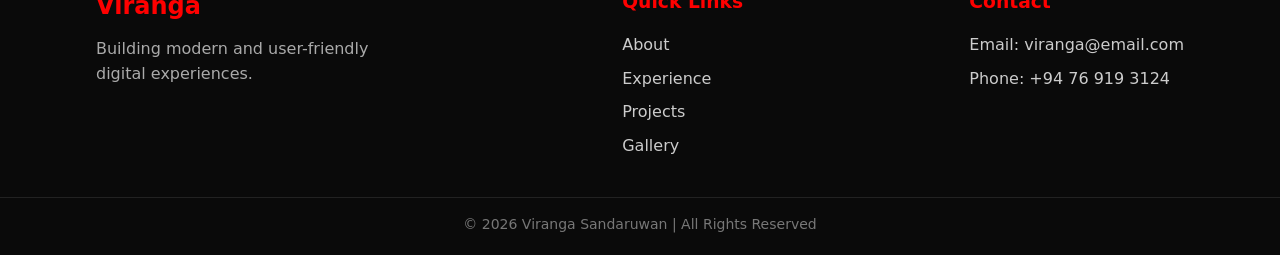
==== commit 10799d89: "update responsive code" ====
--- a/index.html
+++ b/index.html
@@ -11,6 +11,8 @@
     <link rel="stylesheet" href="css/galary.css">
 
     <link href="https://cdnjs.cloudflare.com/ajax/libs/font-awesome/6.0.0/css/all.min.css" rel="stylesheet">
+
+    <link href="https://unpkg.com/aos@2.3.1/dist/aos.css" rel="stylesheet">
 </head>
 
 <body>
@@ -20,9 +22,33 @@
 <!--=============================================================================================================-->
 <!--                                            Header                                                           -->
 <!--=============================================================================================================-->
+<!--<header>-->
+<!--    <a href="#hero"> <h1 class="logo">VIRANGA</h1></a>-->
+<!--    <nav>-->
+<!--        <a href="#About">About</a>-->
+<!--        <a href="#skills">Skills</a>-->
+<!--        <a href="#Experience">Experience</a>-->
+<!--        <a href="#Projects">Projects</a>-->
+<!--        <a href="#Gallery">Gallery</a>-->
+<!--    </nav>-->
+
+<!--    <button id="theme-icon" class="theme-toggle">-->
+<!--        <i class="fas fa-moon"></i>-->
+<!--    </button>-->
+
+<!--    <a href="contact.html">-->
+<!--        <button class="btn-contact">Contact</button>-->
+<!--    </a>-->
+<!--</header>-->
+<!-- -->
 <header>
-    <a href="#hero"> <h1 class="logo">VIRANGA</h1></a>
-    <nav>
+
+
+    <a href="#hero">
+        <h1 class="logo">VIRANGA</h1>
+    </a>
+
+    <nav class="nav-desktop">
         <a href="#About">About</a>
         <a href="#skills">Skills</a>
         <a href="#Experience">Experience</a>
@@ -30,16 +56,35 @@
         <a href="#Gallery">Gallery</a>
     </nav>
 
-    <button id="theme-icon" class="theme-toggle">
-        <i class="fas fa-moon"></i>
-    </button>
-
-    <a href="contact.html">
-        <button class="btn-contact">Contact</button>
-    </a>
+
+    <div class="header-right">
+
+        <button id="theme-icon" class="theme-toggle">
+            <i class="fas fa-moon"></i>
+        </button>
+
+        <a href="contact.html">
+            <button class="btn-contact">Contact</button>
+        </a>
+
+        <button class="hamburger" id="hamburger" aria-label="Menu">
+            <span></span>
+            <span></span>
+            <span></span>
+        </button>
+
+    </div>
+
+    <nav class="nav-mobile" id="nav-mobile">
+        <a href="#About">About</a>
+        <a href="#skills">Skills</a>
+        <a href="#Experience">Experience</a>
+        <a href="#Projects">Projects</a>
+        <a href="#Gallery">Gallery</a>
+        <a href="contact.html" class="nav-contact-link">Contact</a>
+    </nav>
+
 </header>
- 
-
 
 
 
@@ -71,9 +116,9 @@
 <!--=============================================================================================================-->
 <!--                                             About Section                                                   -->
 <!--=============================================================================================================-->
-<section id="About" >
+<section id="About">
     <main class="container">
-        <div class="about-content">
+        <div class="about-content" >
             <h1 class="section-title">I'M VIRANGA SANDARUWAN</h1>
             <p class="about-text">
                 Passionate Computer Science student with strong foundation in programming fundamentals,
@@ -96,7 +141,7 @@
 <!--=============================================================================================================-->
 <!--                                            Skills Section                                                   -->
 <!--=============================================================================================================-->
-<section id="skills">
+<section id="skills"  >
     <main class="container">
         <h2 class="section-title">SKILLS & TECHNOLOGIES</h2>
         <div class="skills-grid">
@@ -438,49 +483,39 @@
         }
     });
 
-
-//     mobileresonsive part
-
-    document.addEventListener('DOMContentLoaded', function() {
-        const hamburger = document.getElementById('hamburger');
-        const navMobile = document.getElementById('nav-mobile');
-        const overlay = document.createElement('div');
-        overlay.className = 'mobile-overlay';
-        document.body.appendChild(overlay);
-
-        hamburger.addEventListener('click', function() {
+//     responsive part
+    document.addEventListener('DOMContentLoaded', function () {
+
+        const hamburger  = document.getElementById('hamburger');
+        const navMobile  = document.getElementById('nav-mobile');
+
+        hamburger.addEventListener('click', function () {
             hamburger.classList.toggle('active');
             navMobile.classList.toggle('active');
-            overlay.classList.toggle('active');
         });
 
-        // Close menu when clicking overlay
-        overlay.addEventListener('click', function() {
-            hamburger.classList.remove('active');
-            navMobile.classList.remove('active');
-            overlay.classList.remove('active');
-        });
-
-        // Close menu when clicking nav links
-        document.querySelectorAll('.nav-mobile a').forEach(link => {
-            link.addEventListener('click', function() {
+        document.querySelectorAll('.nav-mobile a').forEach(function (link) {
+            link.addEventListener('click', function () {
                 hamburger.classList.remove('active');
                 navMobile.classList.remove('active');
-                overlay.classList.remove('active');
             });
         });
 
-        // Close menu on window resize (if desktop)
-        window.addEventListener('resize', function() {
-            if (window.innerWidth > 768) {
+        window.addEventListener('resize', function () {
+            if (window.innerWidth > 900) {
                 hamburger.classList.remove('active');
                 navMobile.classList.remove('active');
-                overlay.classList.remove('active');
             }
         });
+
     });
-
+    
 </script>
 
+
+<script>
+    AOS.init();
+</script>
+<script src="https://unpkg.com/aos@2.3.1/dist/aos.js"></script>
 </body>
 </html>
--- a/css/stylesheet.css
+++ b/css/stylesheet.css
@@ -695,180 +695,517 @@
 /*====================================================================================================================*/
 
 
-/* Header */
+/*!* Header *!*/
+/*header {*/
+/*    position: fixed;*/
+/*    top: 0.5rem;*/
+/*    right: 0.5rem;*/
+/*    left: 0.5rem;*/
+/*    width: 99%;*/
+/*    padding: 1rem 5%;*/
+/*    display: flex;*/
+/*    justify-content: space-between;*/
+/*    align-items: center;*/
+/*    z-index: 100;*/
+/*    background: rgba(0,0,0,0.9);*/
+/*    backdrop-filter: blur(12px);*/
+/*    border-bottom: 1px solid rgba(255,0,0,0.5);*/
+/*    border-radius: 30px;*/
+/*    opacity: 87%;*/
+/*}*/
+
+/*.logo {*/
+/*    font-size: 2.2rem;*/
+/*    font-weight: 800;*/
+/*    color: var(--red);*/
+/*    letter-spacing: 2px;*/
+/*    text-decoration: none;*/
+/*}*/
+
+/*nav {*/
+/*    display: flex;*/
+/*    gap: 2.5rem;*/
+/*}*/
+
+/*nav a {*/
+/*    color: var(--white);*/
+/*    text-decoration: none;*/
+/*    font-weight: 500;*/
+/*    transition: all 0.3s ease;*/
+/*    position: relative;*/
+/*}*/
+
+/*nav a:hover {*/
+/*    color: var(--red);*/
+/*    transform: translateY(-2px);*/
+/*}*/
+
+/*nav a::after {*/
+/*    content: '';*/
+/*    position: absolute;*/
+/*    width: 0;*/
+/*    height: 2px;*/
+/*    bottom: -5px;*/
+/*    left: 0;*/
+/*    background: var(--red);*/
+/*    transition: width 0.3s ease;*/
+/*}*/
+
+/*nav a:hover::after {*/
+/*    width: 100%;*/
+/*}*/
+
+/*.btn-contact {*/
+/*    background: var(--red);*/
+/*    color: white;*/
+/*    padding: 0.8rem 2rem;*/
+/*    border-radius: 50px;*/
+/*    border: none;*/
+/*    font-weight: 600;*/
+/*    cursor: pointer;*/
+/*    transition: all 0.4s ease;*/
+/*    text-decoration: none;*/
+/*}*/
+
+/*.btn-contact:hover {*/
+/*    background: transparent;*/
+/*    border: 2px solid var(--red);*/
+/*    color: var(--red);*/
+/*    transform: scale(1.05);*/
+/*}*/
+
+/*!* image  cloud *!*/
+/*.floating-cloud {*/
+/*    position: absolute;*/
+/*    width: 800px;*/
+/*    opacity: 0.6;*/
+/*    z-index: 1;*/
+/*    pointer-events: none;*/
+/*    filter: blur(2px);*/
+/*    top: 20%;*/
+/*    left: -650px;*/
+/*}*/
+
+/*@keyframes flyAcross {*/
+/*    0% {*/
+/*        left: -300px;*/
+/*        opacity: 0;*/
+/*    }*/
+/*    10% {*/
+/*        opacity: 0.6;*/
+/*    }*/
+/*    90% {*/
+/*        opacity: 0.6;*/
+/*    }*/
+/*    100% {*/
+/*        left: 100vw;*/
+/*        opacity: 0;*/
+/*    }*/
+/*}*/
+
+/*!* responsive *!*/
+/*!* Tablet (768px and below) *!*/
+/*@media (max-width: 768px) {*/
+/*    header {*/
+/*        top: 0.25rem;*/
+/*        right: 0.25rem;*/
+/*        left: 0.25rem;*/
+/*        padding: 0.75rem 3%;*/
+/*        border-radius: 20px;*/
+/*        gap: 0.5rem;*/
+/*    }*/
+
+/*    .nav-desktop {*/
+/*        display: none;*/
+/*    }*/
+
+/*    .hamburger {*/
+/*        display: flex;*/
+/*    }*/
+
+/*    .btn-contact {*/
+/*        padding: 0.6rem 1.5rem;*/
+/*        font-size: 0.85rem;*/
+/*    }*/
+
+/*    .theme-toggle {*/
+/*        font-size: 1.1rem;*/
+/*        padding: 0.4rem;*/
+/*    }*/
+/*}*/
+
+/*!* Mobile (480px and below) *!*/
+/*@media (max-width: 480px) {*/
+/*    header {*/
+/*        top: 0.2rem;*/
+/*        right: 0.2rem;*/
+/*        left: 0.2rem;*/
+/*        padding: 0.75rem 2%;*/
+/*        border-radius: 15px;*/
+/*        flex-wrap: wrap;*/
+/*    }*/
+
+/*    .logo {*/
+/*        font-size: 1.6rem;*/
+/*    }*/
+
+/*    .btn-contact {*/
+/*        padding: 0.5rem 1.2rem;*/
+/*        font-size: 0.8rem;*/
+/*        order: -1;*/
+/*    }*/
+
+/*    .theme-toggle {*/
+/*        order: 2;*/
+/*    }*/
+
+/*    .hamburger {*/
+/*        order: 3;*/
+/*    }*/
+
+/*    .nav-mobile {*/
+/*        width: 90%;*/
+/*        right: -90%;*/
+/*    }*/
+/*}*/
+
+
+/* ── HEADER BASE ───────────────────────────── */
 header {
     position: fixed;
     top: 0.5rem;
+    left: 0.5rem;
     right: 0.5rem;
-    left: 0.5rem;
-    width: 99%;
-    padding: 1rem 5%;
     display: flex;
-    justify-content: space-between;
+    flex-wrap: wrap;          /* mobile nav drop karaganna */
     align-items: center;
-    z-index: 100;
-    background: rgba(0,0,0,0.9);
-    backdrop-filter: blur(12px);
-    border-bottom: 1px solid rgba(255,0,0,0.5);
-    border-radius: 30px;
-    opacity: 87%;
-}
-
+    gap: 1rem;
+    padding: 0.9rem 2.5rem;
+    background: rgba(0, 0, 0, 0.88);
+    backdrop-filter: blur(14px);
+    -webkit-backdrop-filter: blur(14px);
+    border: 1px solid rgba(255, 0, 0, 0.25);
+    border-radius: 50px;
+    z-index: 1000;
+    transition: all 0.3s ease;
+}
+
+/* ── LOGO ──────────────────────────────────── */
 .logo {
-    font-size: 2.2rem;
+    font-size: 2rem;
     font-weight: 800;
     color: var(--red);
-    letter-spacing: 2px;
+    letter-spacing: 3px;
     text-decoration: none;
-}
-
-nav {
+    margin: 0;
+    transition: text-shadow 0.3s ease;
+}
+.logo:hover {
+    text-shadow: 0 0 20px rgba(255, 0, 0, 0.6);
+}
+
+/* ── DESKTOP NAV ───────────────────────────── */
+.nav-desktop {
     display: flex;
+    align-items: center;
     gap: 2.5rem;
-}
-
-nav a {
+    margin: 0 auto;     /* center between logo and right controls */
+}
+
+.nav-desktop a {
     color: var(--white);
     text-decoration: none;
     font-weight: 500;
-    transition: all 0.3s ease;
+    font-size: 0.95rem;
+    transition: color 0.3s ease, transform 0.3s ease;
     position: relative;
 }
 
-nav a:hover {
-    color: var(--red);
-    transform: translateY(-2px);
-}
-
-nav a::after {
+/* Underline animation on hover */
+.nav-desktop a::after {
     content: '';
     position: absolute;
     width: 0;
     height: 2px;
-    bottom: -5px;
+    bottom: -4px;
     left: 0;
     background: var(--red);
     transition: width 0.3s ease;
-}
-
-nav a:hover::after {
+    border-radius: 2px;
+}
+.nav-desktop a:hover {
+    color: var(--red);
+    transform: translateY(-2px);
+}
+.nav-desktop a:hover::after {
     width: 100%;
 }
 
+/* ── RIGHT SIDE CONTROLS ───────────────────── */
+.header-right {
+    display: flex;
+    align-items: center;
+    gap: 0.75rem;
+    margin-left: auto;
+}
+
+/* ── THEME TOGGLE ──────────────────────────── */
+.theme-toggle {
+    background: rgba(255, 255, 255, 0.05);
+    border: 1px solid rgba(255, 0, 0, 0.2);
+    color: var(--red);
+    width: 40px;
+    height: 40px;
+    border-radius: 50%;
+    display: flex;
+    align-items: center;
+    justify-content: center;
+    font-size: 1rem;
+    cursor: pointer;
+    transition: all 0.3s ease;
+    flex-shrink: 0;
+}
+.theme-toggle:hover {
+    background: rgba(255, 0, 0, 0.1);
+    box-shadow: 0 0 15px rgba(255, 0, 0, 0.3);
+    transform: rotate(15deg);
+}
+
+/* ── CONTACT BUTTON ────────────────────────── */
 .btn-contact {
     background: var(--red);
     color: white;
-    padding: 0.8rem 2rem;
+    padding: 0.65rem 1.6rem;
     border-radius: 50px;
-    border: none;
+    border: 2px solid var(--red);
     font-weight: 600;
+    font-size: 0.9rem;
     cursor: pointer;
-    transition: all 0.4s ease;
-    text-decoration: none;
-}
-
+    transition: all 0.35s ease;
+    white-space: nowrap;
+}
 .btn-contact:hover {
     background: transparent;
+    color: var(--red);
+    transform: translateY(-2px);
+    box-shadow: 0 0 20px rgba(255, 0, 0, 0.3);
+}
+
+/* ── HAMBURGER BUTTON ──────────────────────── */
+.hamburger {
+    display: none;          /* desktop වල hide */
+    flex-direction: column;
+    justify-content: center;
+    gap: 5px;
+    background: none;
+    border: 1px solid rgba(255, 0, 0, 0.3);
+    border-radius: 8px;
+    padding: 7px;
+    cursor: pointer;
+    width: 40px;
+    height: 40px;
+    flex-shrink: 0;
+    transition: border-color 0.3s ease;
+}
+.hamburger:hover {
+    border-color: var(--red);
+}
+
+/* 3 lines */
+.hamburger span {
+    display: block;
+    width: 20px;
+    height: 2px;
+    background: var(--white);
+    border-radius: 2px;
+    transition: all 0.35s ease;
+}
+
+/* X animation when active */
+.hamburger.active span:nth-child(1) {
+    transform: translateY(7px) rotate(45deg);
+    background: var(--red);
+}
+.hamburger.active span:nth-child(2) {
+    opacity: 0;
+    transform: scaleX(0);
+}
+.hamburger.active span:nth-child(3) {
+    transform: translateY(-7px) rotate(-45deg);
+    background: var(--red);
+}
+
+/* ── MOBILE NAV ────────────────────────────── */
+.nav-mobile {
+    display: none;              /* default hide */
+    width: 100%;                /* full width of header */
+    flex-direction: column;
+    gap: 0;
+    overflow: hidden;
+    max-height: 0;
+    transition: max-height 0.4s ease, padding 0.3s ease;
+    border-top: 0px solid rgba(255, 0, 0, 0.15);
+}
+
+/* When open */
+.nav-mobile.active {
+    max-height: 400px;
+    padding-top: 1rem;
+    border-top-width: 1px;
+}
+
+.nav-mobile a {
+    color: rgba(255, 255, 255, 0.75);
+    text-decoration: none;
+    font-size: 1rem;
+    font-weight: 500;
+    padding: 0.75rem 0.5rem;
+    border-bottom: 1px solid rgba(255, 255, 255, 0.05);
+    transition: color 0.3s ease, padding-left 0.3s ease;
+}
+.nav-mobile a:last-child {
+    border-bottom: none;
+}
+.nav-mobile a:hover {
+    color: var(--red);
+    padding-left: 0.75rem;
+}
+
+/* Contact link inside mobile nav — styled like button */
+.nav-mobile .nav-contact-link {
+    display: inline-block;
+    margin-top: 0.75rem;
+    margin-bottom: 0.5rem;
+    background: var(--red);
+    color: white !important;
+    padding: 0.65rem 1.5rem;
+    border-radius: 50px;
+    text-align: center;
+    font-weight: 600;
+    width: fit-content;
+}
+.nav-mobile .nav-contact-link:hover {
+    background: transparent;
     border: 2px solid var(--red);
-    color: var(--red);
-    transform: scale(1.05);
-}
-
-/* image  cloud */
+    color: var(--red) !important;
+    padding-left: 1.5rem;
+}
+
+/* ── CLOUD (unchanged from yours) ─────────── */
 .floating-cloud {
     position: absolute;
-    width: 800px;
-    opacity: 0.6;
+    pointer-events: none;
     z-index: 1;
-    pointer-events: none;
+    width: 700px;
+    opacity: 0;
     filter: blur(2px);
+    left: -750px;
     top: 20%;
-    left: -650px;
-}
+}
+
+
+/*.floating-cloud {*/
+/*    position: absolute;*/
+/*    width: 800px;*/
+/*    opacity: 0.6;*/
+/*    z-index: 1;*/
+/*    pointer-events: none;*/
+/*    filter: blur(2px);*/
+/*    top: 20%;*/
+/*    left: -650px;*/
+/*}*/
 
 @keyframes flyAcross {
-    0% {
-        left: -300px;
-        opacity: 0;
-    }
-    10% {
-        opacity: 0.6;
-    }
-    90% {
-        opacity: 0.6;
-    }
-    100% {
-        left: 100vw;
-        opacity: 0;
-    }
-}
-
-/* responsive */
-/* Tablet (768px and below) */
-@media (max-width: 768px) {
+    0%   { left: -300px; opacity: 0; }
+    10%  { opacity: 0.6; }
+    90%  { opacity: 0.6; }
+    100% { left: 100vw;  opacity: 0; }
+}
+
+/* =============================================
+   RESPONSIVE BREAKPOINTS
+============================================= */
+
+/* ── TABLET (max 900px) ────────────────────── */
+@media (max-width: 900px) {
+
     header {
-        top: 0.25rem;
-        right: 0.25rem;
-        left: 0.25rem;
-        padding: 0.75rem 3%;
+        padding: 0.85rem 1.5rem;
+        border-radius: 30px;
+        gap: 0.75rem;
+    }
+
+    /* Desktop nav hide */
+    .nav-desktop {
+        display: none;
+    }
+
+    /* Hamburger show */
+    .hamburger {
+        display: flex;
+    }
+
+    /* Mobile nav show when active */
+    .nav-mobile {
+        display: flex;
+    }
+
+    .logo {
+        font-size: 1.7rem;
+    }
+}
+
+/* ── MOBILE (max 600px) ────────────────────── */
+@media (max-width: 600px) {
+
+    header {
+        top: 0.3rem;
+        left: 0.3rem;
+        right: 0.3rem;
+        padding: 0.75rem 1.2rem;
         border-radius: 20px;
         gap: 0.5rem;
     }
 
-    .nav-desktop {
+    .logo {
+        font-size: 1.5rem;
+        letter-spacing: 2px;
+    }
+
+    /* Hide contact button on small screens
+       (contact link is inside mobile nav instead) */
+    .header-right > a {
         display: none;
     }
 
+    .btn-contact {
+        padding: 0.55rem 1.2rem;
+        font-size: 0.82rem;
+    }
+
+    .theme-toggle {
+        width: 36px;
+        height: 36px;
+        font-size: 0.9rem;
+    }
+
     .hamburger {
-        display: flex;
-    }
-
-    .btn-contact {
-        padding: 0.6rem 1.5rem;
-        font-size: 0.85rem;
-    }
-
-    .theme-toggle {
-        font-size: 1.1rem;
-        padding: 0.4rem;
-    }
-}
-
-/* Mobile (480px and below) */
-@media (max-width: 480px) {
+        width: 36px;
+        height: 36px;
+    }
+}
+
+/* ── VERY SMALL (max 380px) ────────────────── */
+@media (max-width: 380px) {
+
     header {
-        top: 0.2rem;
-        right: 0.2rem;
-        left: 0.2rem;
-        padding: 0.75rem 2%;
-        border-radius: 15px;
-        flex-wrap: wrap;
+        padding: 0.65rem 1rem;
     }
 
     .logo {
-        font-size: 1.6rem;
-    }
-
-    .btn-contact {
-        padding: 0.5rem 1.2rem;
-        font-size: 0.8rem;
-        order: -1;
-    }
-
-    .theme-toggle {
-        order: 2;
-    }
-
-    .hamburger {
-        order: 3;
-    }
-
-    .nav-mobile {
-        width: 90%;
-        right: -90%;
-    }
-}
-
+        font-size: 1.3rem;
+    }
+}
 
 /*====================================================================================================================*/
 /*                                               Animation scrolling                                                  */
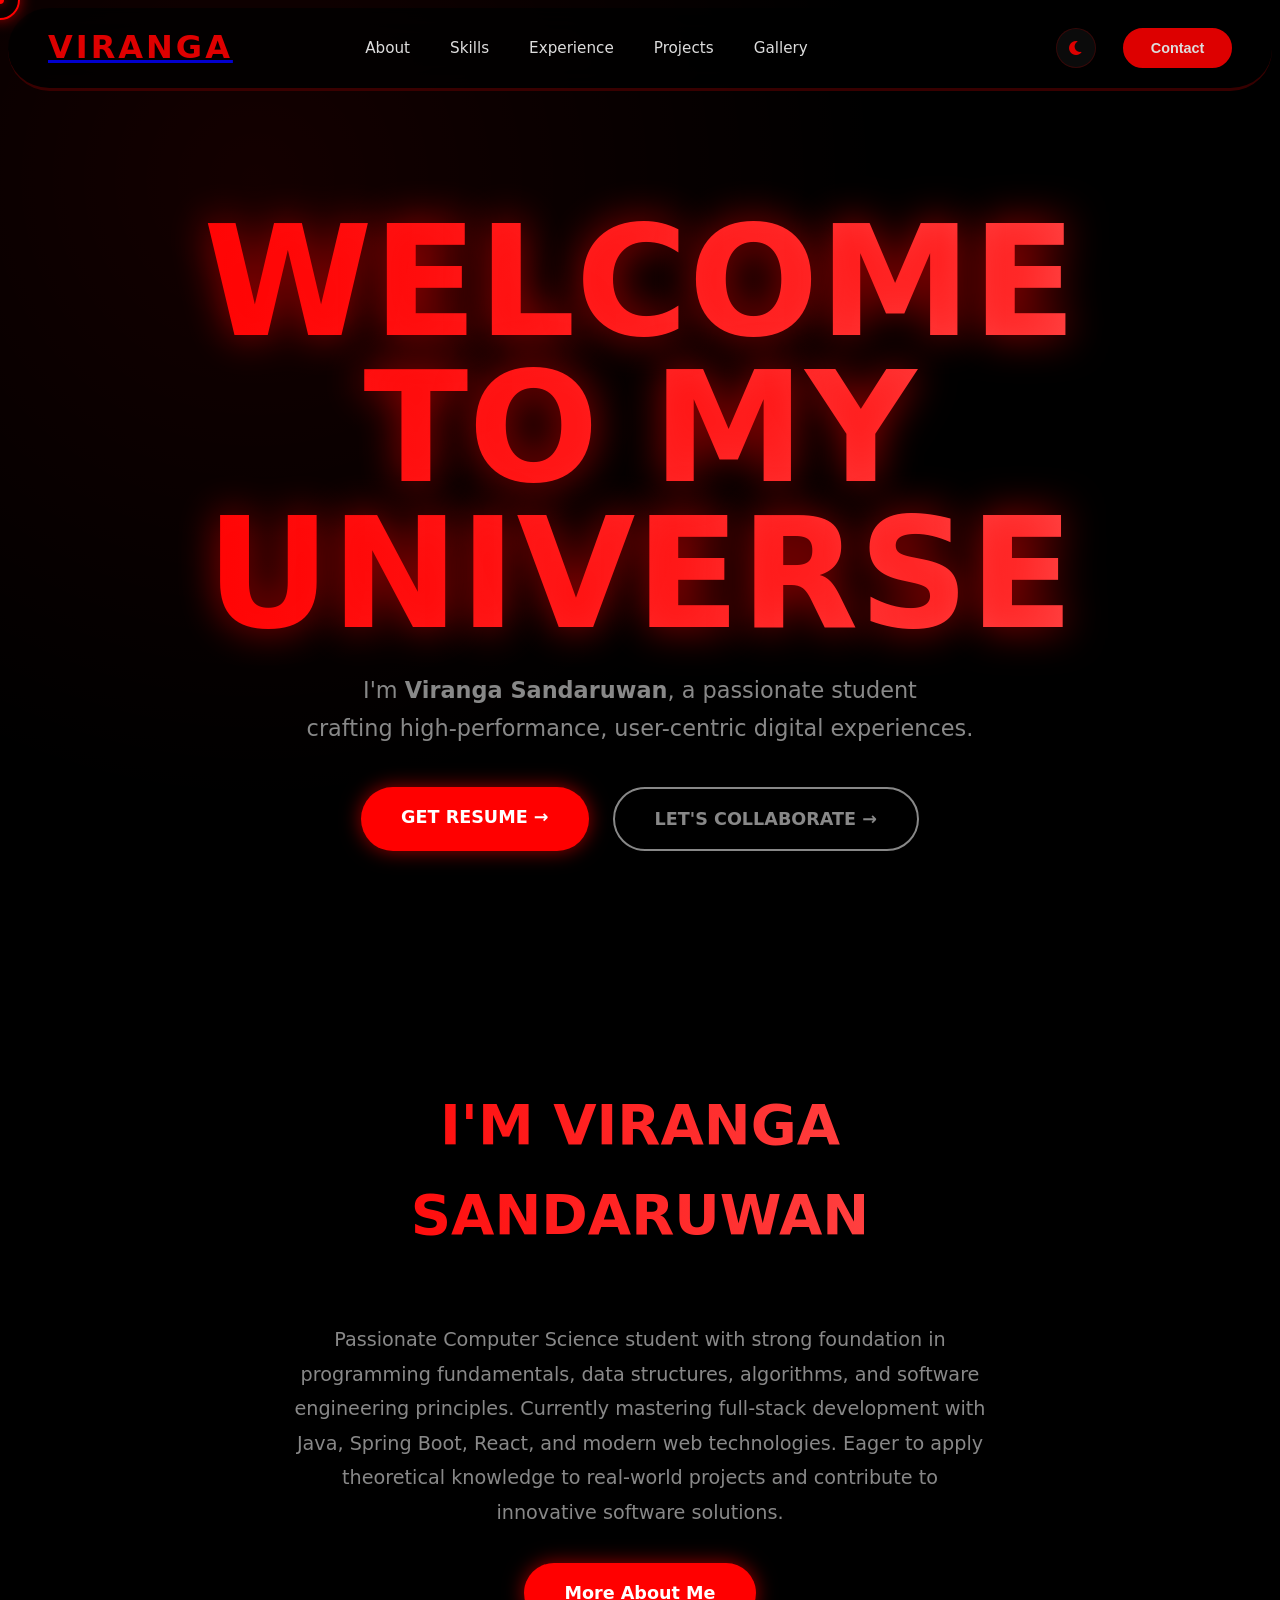
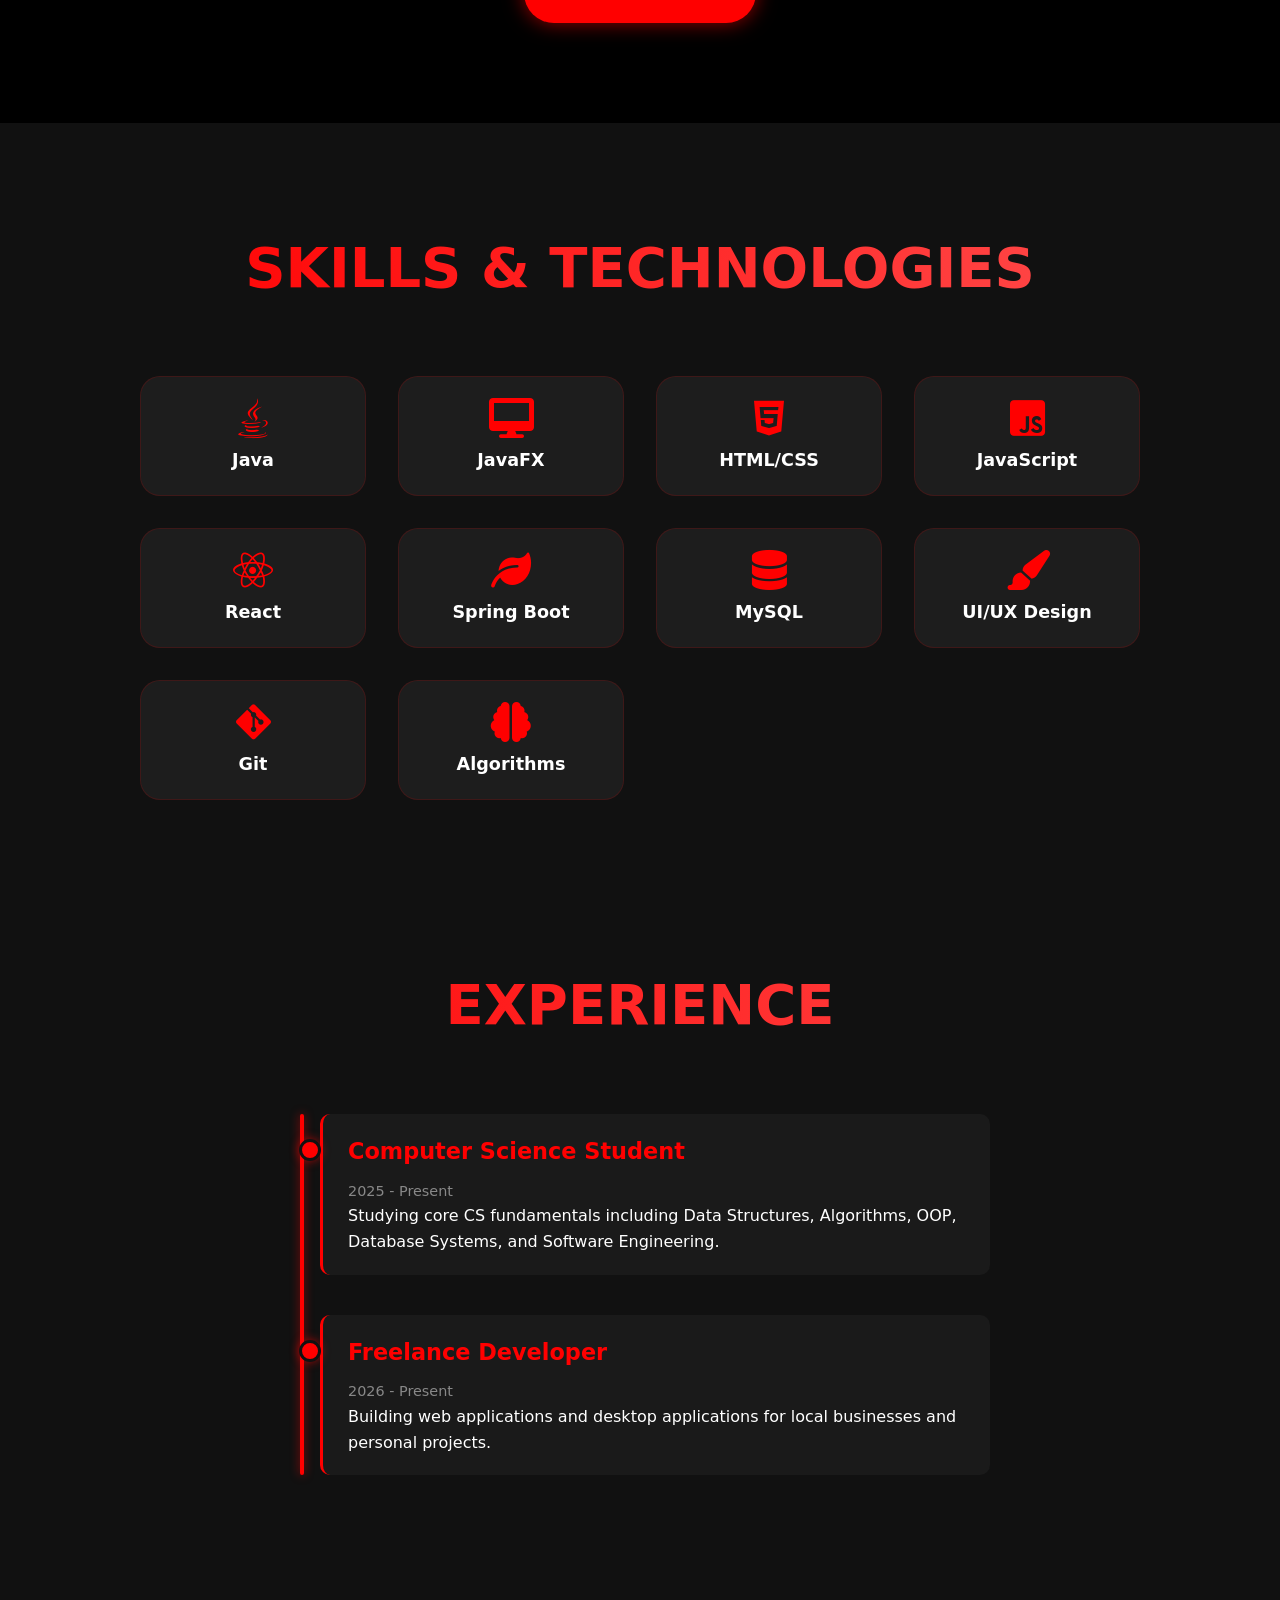
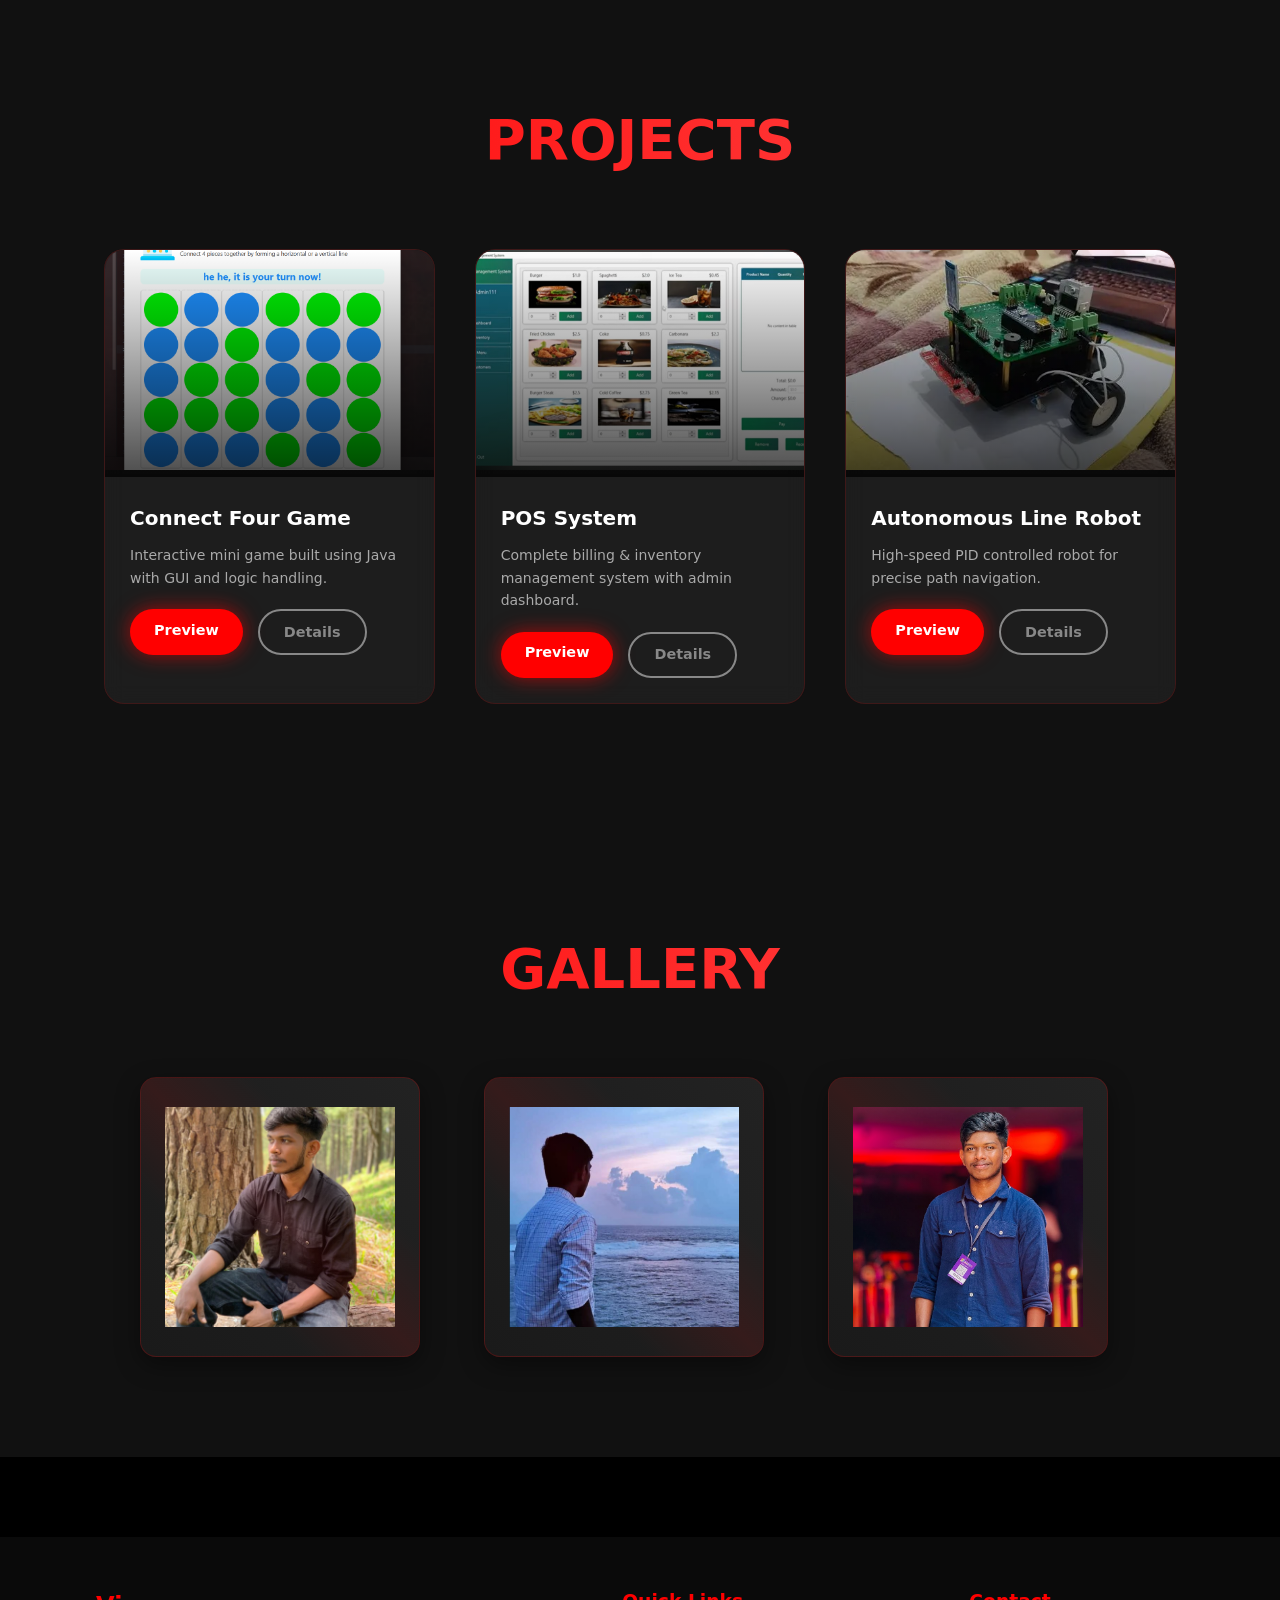
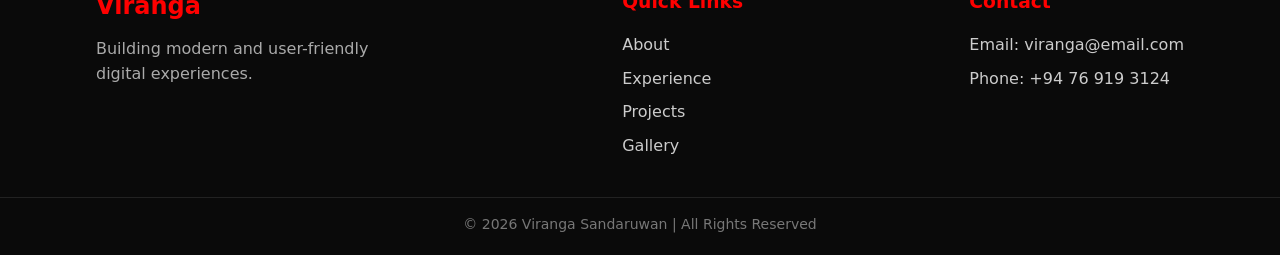
==== commit 1ec15532: "update animation aos code" ====
--- a/index.html
+++ b/index.html
@@ -22,28 +22,8 @@
 <!--=============================================================================================================-->
 <!--                                            Header                                                           -->
 <!--=============================================================================================================-->
-<!--<header>-->
-<!--    <a href="#hero"> <h1 class="logo">VIRANGA</h1></a>-->
-<!--    <nav>-->
-<!--        <a href="#About">About</a>-->
-<!--        <a href="#skills">Skills</a>-->
-<!--        <a href="#Experience">Experience</a>-->
-<!--        <a href="#Projects">Projects</a>-->
-<!--        <a href="#Gallery">Gallery</a>-->
-<!--    </nav>-->
-
-<!--    <button id="theme-icon" class="theme-toggle">-->
-<!--        <i class="fas fa-moon"></i>-->
-<!--    </button>-->
-
-<!--    <a href="contact.html">-->
-<!--        <button class="btn-contact">Contact</button>-->
-<!--    </a>-->
-<!--</header>-->
-<!-- -->
+
 <header>
-
-
     <a href="#hero">
         <h1 class="logo">VIRANGA</h1>
     </a>
@@ -118,7 +98,7 @@
 <!--=============================================================================================================-->
 <section id="About">
     <main class="container">
-        <div class="about-content" >
+        <div class="about-content" data-aos="zoom-in-up">
             <h1 class="section-title">I'M VIRANGA SANDARUWAN</h1>
             <p class="about-text">
                 Passionate Computer Science student with strong foundation in programming fundamentals,
@@ -141,48 +121,50 @@
 <!--=============================================================================================================-->
 <!--                                            Skills Section                                                   -->
 <!--=============================================================================================================-->
-<section id="skills"  >
+<section id="skills"   >
     <main class="container">
-        <h2 class="section-title">SKILLS & TECHNOLOGIES</h2>
+        <h2 class="section-title"
+            data-aos="fade-up"
+            data-aos-anchor-placement="bottom-bottom">SKILLS & TECHNOLOGIES</h2>
         <div class="skills-grid">
 
-            <div class="skill-card" data-skill="Java">
+            <div class="skill-card" data-skill="Java" data-aos="zoom-out">
                 <i class="fab fa-java"></i>
                 <span>Java</span>
             </div>
-            <div class="skill-card" data-skill="JavaFX">
+            <div class="skill-card" data-skill="JavaFX" data-aos="zoom-out">
                 <i class="fas fa-desktop"></i>
                 <span>JavaFX</span>
             </div>
-            <div class="skill-card" data-skill="HTML/CSS">
+            <div class="skill-card" data-skill="HTML/CSS" data-aos="zoom-out">
                 <i class="fab fa-html5"></i>
                 <span>HTML/CSS</span>
             </div>
-            <div class="skill-card" data-skill="JavaScript">
+            <div class="skill-card" data-skill="JavaScript" data-aos="zoom-out">
                 <i class="fab fa-js-square"></i>
                 <span>JavaScript</span>
             </div>
-            <div class="skill-card" data-skill="React">
+            <div class="skill-card" data-skill="React" data-aos="zoom-out">
                 <i class="fab fa-react"></i>
                 <span>React</span>
             </div>
-            <div class="skill-card" data-skill="Spring Boot">
+            <div class="skill-card" data-skill="Spring Boot" data-aos="zoom-out">
                 <i class="fas fa-leaf"></i>
                 <span>Spring Boot</span>
             </div>
-            <div class="skill-card" data-skill="MySQL">
+            <div class="skill-card" data-skill="MySQL" data-aos="zoom-out">
                 <i class="fas fa-database"></i>
                 <span>MySQL</span>
             </div>
-            <div class="skill-card" data-skill="UI/UX">
+            <div class="skill-card" data-skill="UI/UX" data-aos="zoom-out">
                 <i class="fas fa-paint-brush"></i>
                 <span>UI/UX Design</span>
             </div>
-            <div class="skill-card" data-skill="Git">
+            <div class="skill-card" data-skill="Git" data-aos="zoom-out">
                 <i class="fab fa-git-alt"></i>
                 <span>Git</span>
             </div>
-            <div class="skill-card" data-skill="Algorithms">
+            <div class="skill-card" data-skill="Algorithms" data-aos="zoom-out">
                 <i class="fas fa-brain"></i>
                 <span>Algorithms</span>
             </div>
@@ -200,15 +182,23 @@
 <section id="Experience">
     <main class="container">
 
-        <h2 class="section-title">EXPERIENCE</h2>
-
-        <div class="timeline">
-            <div class="timeline-item">
+        <h2 class="section-title"
+            data-aos="fade-up"
+            data-aos-anchor-placement="bottom-bottom">EXPERIENCE</h2>
+
+        <div class="timeline" data-aos="zoom-out-right">
+            <div class="timeline-item"
+                 data-aos="fade-right"
+                 data-aos-offset="300"
+                 data-aos-easing="ease-in-sine">
                 <h3>Computer Science Student</h3>
                 <span class="timeline-date">2025 - Present</span>
                 <p>Studying core CS fundamentals including Data Structures, Algorithms, OOP, Database Systems, and Software Engineering.</p>
             </div>
-            <div class="timeline-item">
+            <div class="timeline-item"
+                 data-aos="fade-right"
+                 data-aos-offset="300"
+                 data-aos-easing="ease-in-sine">
                 <h3>Freelance Developer</h3>
                 <span class="timeline-date">2026 - Present</span>
                 <p>Building web applications and desktop applications for local businesses and personal projects.</p>
@@ -225,7 +215,9 @@
 <!--=============================================================================================================-->
 <section id="Projects" class="projects-section">
     <div class="container">
-        <h2 class="section-title">PROJECTS</h2>
+        <h2 class="section-title"
+            data-aos="fade-up"
+            data-aos-anchor-placement="bottom-bottom">PROJECTS</h2>
 
         <div class="projects-grid">
 
@@ -235,7 +227,9 @@
                     <img src="assets/image/connect_4.png" alt="Connect Four Game">
                     <div class="overlay"></div>
                 </div>
-                <div class="project-content">
+                <div class="project-content"
+                     data-aos="fade-up"
+                     data-aos-anchor-placement="bottom-bottom">
                     <h3>Connect Four Game</h3>
                     <p>Interactive mini game built using Java with GUI and logic handling.</p>
                     <div class="project-actions">
@@ -251,7 +245,9 @@
                     <img src="assets/image/posSystem.png" alt="POS System">
                     <div class="overlay"></div>
                 </div>
-                <div class="project-content">
+                <div class="project-content"
+                     data-aos="fade-up"
+                     data-aos-anchor-placement="bottom-bottom">
                     <h3>POS System</h3>
                     <p>Complete billing & inventory management system with admin dashboard.</p>
                     <div class="project-actions">
@@ -267,7 +263,9 @@
                     <img src="assets/image/OIP (4).webp" alt="Line Following Robot">
                     <div class="overlay"></div>
                 </div>
-                <div class="project-content">
+                <div class="project-content"
+                     data-aos="fade-up"
+                     data-aos-anchor-placement="bottom-bottom">
                     <h3>Autonomous Line Robot</h3>
                     <p>High-speed PID controlled robot for precise path navigation.</p>
                     <div class="project-actions">
@@ -299,41 +297,30 @@
 <!--=============================================================================================================-->
 <section id="Gallery">
     <main class="container">
-        <h2 class="section-title">GALLERY</h2>
+        <h2 class="section-title"
+            data-aos="fade-up"
+            data-aos-anchor-placement="bottom-bottom">GALLERY</h2>
         <div class="gallery-grid">
 
-            <div class="gallery-item">
+            <div class="gallery-item"
+                 data-aos="fade-right"
+                 data-aos-offset="300"
+                 data-aos-easing="ease-in-sine">
                 <img src="assets/image/img-1.jpeg" alt="my_image01" class="img">
             </div>
 
-            <div class="gallery-item">
+            <div class="gallery-item"
+                 data-aos="fade-up"
+                 data-aos-anchor-placement="bottom-bottom">
                 <img src="assets/image/img-2.png" alt="my_image" class="img">
             </div>
 
-            <div class="gallery-item">
+            <div class="gallery-item"
+                 data-aos="fade-left"
+                 data-aos-offset="300"
+                 data-aos-easing="ease-in-sine">
                 <img src="assets/image/img-3.jpg" alt="my_image" class="img">
             </div>
-
-<!--            <div class="gallery-item">-->
-<!--                <img src="" alt="my_image">-->
-<!--            </div>-->
-
-<!--            <div class="gallery-item">-->
-<!--                <img src="" alt=" my_image">-->
-<!--            </div>-->
-
-<!--            <div class="gallery-item">-->
-<!--                <img src="" alt="my_image">-->
-<!--            </div>-->
-
-<!--            <div class="gallery-item">-->
-<!--                <img src="" alt=" my_image">-->
-<!--            </div>-->
-
-<!--            <div class="gallery-item">-->
-<!--                <img src="" alt="my_image">-->
-<!--            </div>-->
-
         </div>
     </main>
 </section>
@@ -375,26 +362,6 @@
     </div>
 </footer>
 
-<!--&lt;!&ndash; Project Preview Modal &ndash;&gt;-->
-<!--<div id="projectModal" class="modal">-->
-<!--    <div class="modal-content">-->
-<!--        <span class="close">&times;</span>-->
-<!--        <iframe id="projectPreview" src="" width="100%" height="500px"></iframe>-->
-<!--    </div>-->
-<!--</div>-->
-
-<!--&lt;!&ndash; Project Details Modal &ndash;&gt;-->
-<!--<div id="projectDetailsModal" class="modal">-->
-<!--    <div class="modal-content details-modal">-->
-<!--        <span class="close">&times;</span>-->
-<!--        <div id="projectDetailsContent"></div>-->
-<!--    </div>-->
-<!--</div>-->
-
-<!--<script type="module" src="https://unpkg.com/@splinetool/viewer@1.9.2/build/spline-viewer.js"></script>-->
-<!--<script src="script.js"></script>-->
-
-
 <!--==========-->
 <script>
     const cloud = document.querySelector('.floating-cloud');
@@ -439,28 +406,6 @@
         link.addEventListener('mouseleave', () => outline.classList.remove('cursor-active'));
     });
 
-
-//     colour switch
-//     const themeBtn = document.getElementById('theme-icon');
-//     const body = document.body;
-//     const icon = themeBtn.querySelector('i');
-//
-//     if (localStorage.getItem('theme') === 'light') {
-//         body.classList.add('light-mode');
-//         icon.classList.replace('fa-moon', 'fa-sun');
-//     }
-//
-//     themeBtn.addEventListener('click', () => {
-//         body.classList.toggle('light-mode');
-//
-//         if (body.classList.contains('light-mode')) {
-//             icon.classList.replace('fa-moon', 'fa-sun');
-//             localStorage.setItem('theme', 'light');
-//         } else {
-//             icon.classList.replace('fa-sun', 'fa-moon');
-//             localStorage.setItem('theme', 'dark');
-//         }
-//     });
 
     const themeBtn = document.getElementById('theme-icon');
     const body = document.body;
@@ -512,10 +457,10 @@
     
 </script>
 
-
+<script src="https://unpkg.com/aos@2.3.1/dist/aos.js"></script>
 <script>
     AOS.init();
 </script>
-<script src="https://unpkg.com/aos@2.3.1/dist/aos.js"></script>
+
 </body>
 </html>
--- a/css/stylesheet.css
+++ b/css/stylesheet.css
@@ -695,202 +695,28 @@
 /*====================================================================================================================*/
 
 
-/*!* Header *!*/
-/*header {*/
-/*    position: fixed;*/
-/*    top: 0.5rem;*/
-/*    right: 0.5rem;*/
-/*    left: 0.5rem;*/
-/*    width: 99%;*/
-/*    padding: 1rem 5%;*/
-/*    display: flex;*/
-/*    justify-content: space-between;*/
-/*    align-items: center;*/
-/*    z-index: 100;*/
-/*    background: rgba(0,0,0,0.9);*/
-/*    backdrop-filter: blur(12px);*/
-/*    border-bottom: 1px solid rgba(255,0,0,0.5);*/
-/*    border-radius: 30px;*/
-/*    opacity: 87%;*/
-/*}*/
-
-/*.logo {*/
-/*    font-size: 2.2rem;*/
-/*    font-weight: 800;*/
-/*    color: var(--red);*/
-/*    letter-spacing: 2px;*/
-/*    text-decoration: none;*/
-/*}*/
-
-/*nav {*/
-/*    display: flex;*/
-/*    gap: 2.5rem;*/
-/*}*/
-
-/*nav a {*/
-/*    color: var(--white);*/
-/*    text-decoration: none;*/
-/*    font-weight: 500;*/
-/*    transition: all 0.3s ease;*/
-/*    position: relative;*/
-/*}*/
-
-/*nav a:hover {*/
-/*    color: var(--red);*/
-/*    transform: translateY(-2px);*/
-/*}*/
-
-/*nav a::after {*/
-/*    content: '';*/
-/*    position: absolute;*/
-/*    width: 0;*/
-/*    height: 2px;*/
-/*    bottom: -5px;*/
-/*    left: 0;*/
-/*    background: var(--red);*/
-/*    transition: width 0.3s ease;*/
-/*}*/
-
-/*nav a:hover::after {*/
-/*    width: 100%;*/
-/*}*/
-
-/*.btn-contact {*/
-/*    background: var(--red);*/
-/*    color: white;*/
-/*    padding: 0.8rem 2rem;*/
-/*    border-radius: 50px;*/
-/*    border: none;*/
-/*    font-weight: 600;*/
-/*    cursor: pointer;*/
-/*    transition: all 0.4s ease;*/
-/*    text-decoration: none;*/
-/*}*/
-
-/*.btn-contact:hover {*/
-/*    background: transparent;*/
-/*    border: 2px solid var(--red);*/
-/*    color: var(--red);*/
-/*    transform: scale(1.05);*/
-/*}*/
-
-/*!* image  cloud *!*/
-/*.floating-cloud {*/
-/*    position: absolute;*/
-/*    width: 800px;*/
-/*    opacity: 0.6;*/
-/*    z-index: 1;*/
-/*    pointer-events: none;*/
-/*    filter: blur(2px);*/
-/*    top: 20%;*/
-/*    left: -650px;*/
-/*}*/
-
-/*@keyframes flyAcross {*/
-/*    0% {*/
-/*        left: -300px;*/
-/*        opacity: 0;*/
-/*    }*/
-/*    10% {*/
-/*        opacity: 0.6;*/
-/*    }*/
-/*    90% {*/
-/*        opacity: 0.6;*/
-/*    }*/
-/*    100% {*/
-/*        left: 100vw;*/
-/*        opacity: 0;*/
-/*    }*/
-/*}*/
-
-/*!* responsive *!*/
-/*!* Tablet (768px and below) *!*/
-/*@media (max-width: 768px) {*/
-/*    header {*/
-/*        top: 0.25rem;*/
-/*        right: 0.25rem;*/
-/*        left: 0.25rem;*/
-/*        padding: 0.75rem 3%;*/
-/*        border-radius: 20px;*/
-/*        gap: 0.5rem;*/
-/*    }*/
-
-/*    .nav-desktop {*/
-/*        display: none;*/
-/*    }*/
-
-/*    .hamburger {*/
-/*        display: flex;*/
-/*    }*/
-
-/*    .btn-contact {*/
-/*        padding: 0.6rem 1.5rem;*/
-/*        font-size: 0.85rem;*/
-/*    }*/
-
-/*    .theme-toggle {*/
-/*        font-size: 1.1rem;*/
-/*        padding: 0.4rem;*/
-/*    }*/
-/*}*/
-
-/*!* Mobile (480px and below) *!*/
-/*@media (max-width: 480px) {*/
-/*    header {*/
-/*        top: 0.2rem;*/
-/*        right: 0.2rem;*/
-/*        left: 0.2rem;*/
-/*        padding: 0.75rem 2%;*/
-/*        border-radius: 15px;*/
-/*        flex-wrap: wrap;*/
-/*    }*/
-
-/*    .logo {*/
-/*        font-size: 1.6rem;*/
-/*    }*/
-
-/*    .btn-contact {*/
-/*        padding: 0.5rem 1.2rem;*/
-/*        font-size: 0.8rem;*/
-/*        order: -1;*/
-/*    }*/
-
-/*    .theme-toggle {*/
-/*        order: 2;*/
-/*    }*/
-
-/*    .hamburger {*/
-/*        order: 3;*/
-/*    }*/
-
-/*    .nav-mobile {*/
-/*        width: 90%;*/
-/*        right: -90%;*/
-/*    }*/
-/*}*/
-
-
-/* ── HEADER BASE ───────────────────────────── */
+/* header */
 header {
     position: fixed;
     top: 0.5rem;
     left: 0.5rem;
     right: 0.5rem;
     display: flex;
-    flex-wrap: wrap;          /* mobile nav drop karaganna */
+    flex-wrap: wrap;
     align-items: center;
     gap: 1rem;
     padding: 0.9rem 2.5rem;
     background: rgba(0, 0, 0, 0.88);
     backdrop-filter: blur(14px);
     -webkit-backdrop-filter: blur(14px);
-    border: 1px solid rgba(255, 0, 0, 0.25);
+    border-bottom: 3px solid rgba(255, 0, 0, 0.25);
     border-radius: 50px;
     z-index: 1000;
     transition: all 0.3s ease;
-}
-
-/* ── LOGO ──────────────────────────────────── */
+    opacity: 87%;
+}
+
+
 .logo {
     font-size: 2rem;
     font-weight: 800;
@@ -904,12 +730,12 @@
     text-shadow: 0 0 20px rgba(255, 0, 0, 0.6);
 }
 
-/* ── DESKTOP NAV ───────────────────────────── */
+
 .nav-desktop {
     display: flex;
     align-items: center;
     gap: 2.5rem;
-    margin: 0 auto;     /* center between logo and right controls */
+    margin: 0 auto;
 }
 
 .nav-desktop a {
@@ -921,7 +747,7 @@
     position: relative;
 }
 
-/* Underline animation on hover */
+/* Underline animation  */
 .nav-desktop a::after {
     content: '';
     position: absolute;
@@ -941,7 +767,6 @@
     width: 100%;
 }
 
-/* ── RIGHT SIDE CONTROLS ───────────────────── */
 .header-right {
     display: flex;
     align-items: center;
@@ -949,7 +774,6 @@
     margin-left: auto;
 }
 
-/* ── THEME TOGGLE ──────────────────────────── */
 .theme-toggle {
     background: rgba(255, 255, 255, 0.05);
     border: 1px solid rgba(255, 0, 0, 0.2);
@@ -971,7 +795,6 @@
     transform: rotate(15deg);
 }
 
-/* ── CONTACT BUTTON ────────────────────────── */
 .btn-contact {
     background: var(--red);
     color: white;
@@ -991,9 +814,8 @@
     box-shadow: 0 0 20px rgba(255, 0, 0, 0.3);
 }
 
-/* ── HAMBURGER BUTTON ──────────────────────── */
 .hamburger {
-    display: none;          /* desktop වල hide */
+    display: none;
     flex-direction: column;
     justify-content: center;
     gap: 5px;
@@ -1035,10 +857,10 @@
     background: var(--red);
 }
 
-/* ── MOBILE NAV ────────────────────────────── */
+
 .nav-mobile {
-    display: none;              /* default hide */
-    width: 100%;                /* full width of header */
+    display: none;
+    width: 100%;
     flex-direction: column;
     gap: 0;
     overflow: hidden;
@@ -1047,7 +869,6 @@
     border-top: 0px solid rgba(255, 0, 0, 0.15);
 }
 
-/* When open */
 .nav-mobile.active {
     max-height: 400px;
     padding-top: 1rem;
@@ -1071,7 +892,7 @@
     padding-left: 0.75rem;
 }
 
-/* Contact link inside mobile nav — styled like button */
+
 .nav-mobile .nav-contact-link {
     display: inline-block;
     margin-top: 0.75rem;
@@ -1091,7 +912,7 @@
     padding-left: 1.5rem;
 }
 
-/* ── CLOUD (unchanged from yours) ─────────── */
+/* cloud */
 .floating-cloud {
     position: absolute;
     pointer-events: none;
@@ -1104,17 +925,6 @@
 }
 
 
-/*.floating-cloud {*/
-/*    position: absolute;*/
-/*    width: 800px;*/
-/*    opacity: 0.6;*/
-/*    z-index: 1;*/
-/*    pointer-events: none;*/
-/*    filter: blur(2px);*/
-/*    top: 20%;*/
-/*    left: -650px;*/
-/*}*/
-
 @keyframes flyAcross {
     0%   { left: -300px; opacity: 0; }
     10%  { opacity: 0.6; }
@@ -1126,7 +936,7 @@
    RESPONSIVE BREAKPOINTS
 ============================================= */
 
-/* ── TABLET (max 900px) ────────────────────── */
+/* Tablet  */
 @media (max-width: 900px) {
 
     header {
@@ -1145,7 +955,6 @@
         display: flex;
     }
 
-    /* Mobile nav show when active */
     .nav-mobile {
         display: flex;
     }
@@ -1155,7 +964,7 @@
     }
 }
 
-/* ── MOBILE (max 600px) ────────────────────── */
+/*  Mobile */
 @media (max-width: 600px) {
 
     header {
@@ -1172,8 +981,7 @@
         letter-spacing: 2px;
     }
 
-    /* Hide contact button on small screens
-       (contact link is inside mobile nav instead) */
+
     .header-right > a {
         display: none;
     }
@@ -1195,7 +1003,7 @@
     }
 }
 
-/* ── VERY SMALL (max 380px) ────────────────── */
+/* Verry small */
 @media (max-width: 380px) {
 
     header {
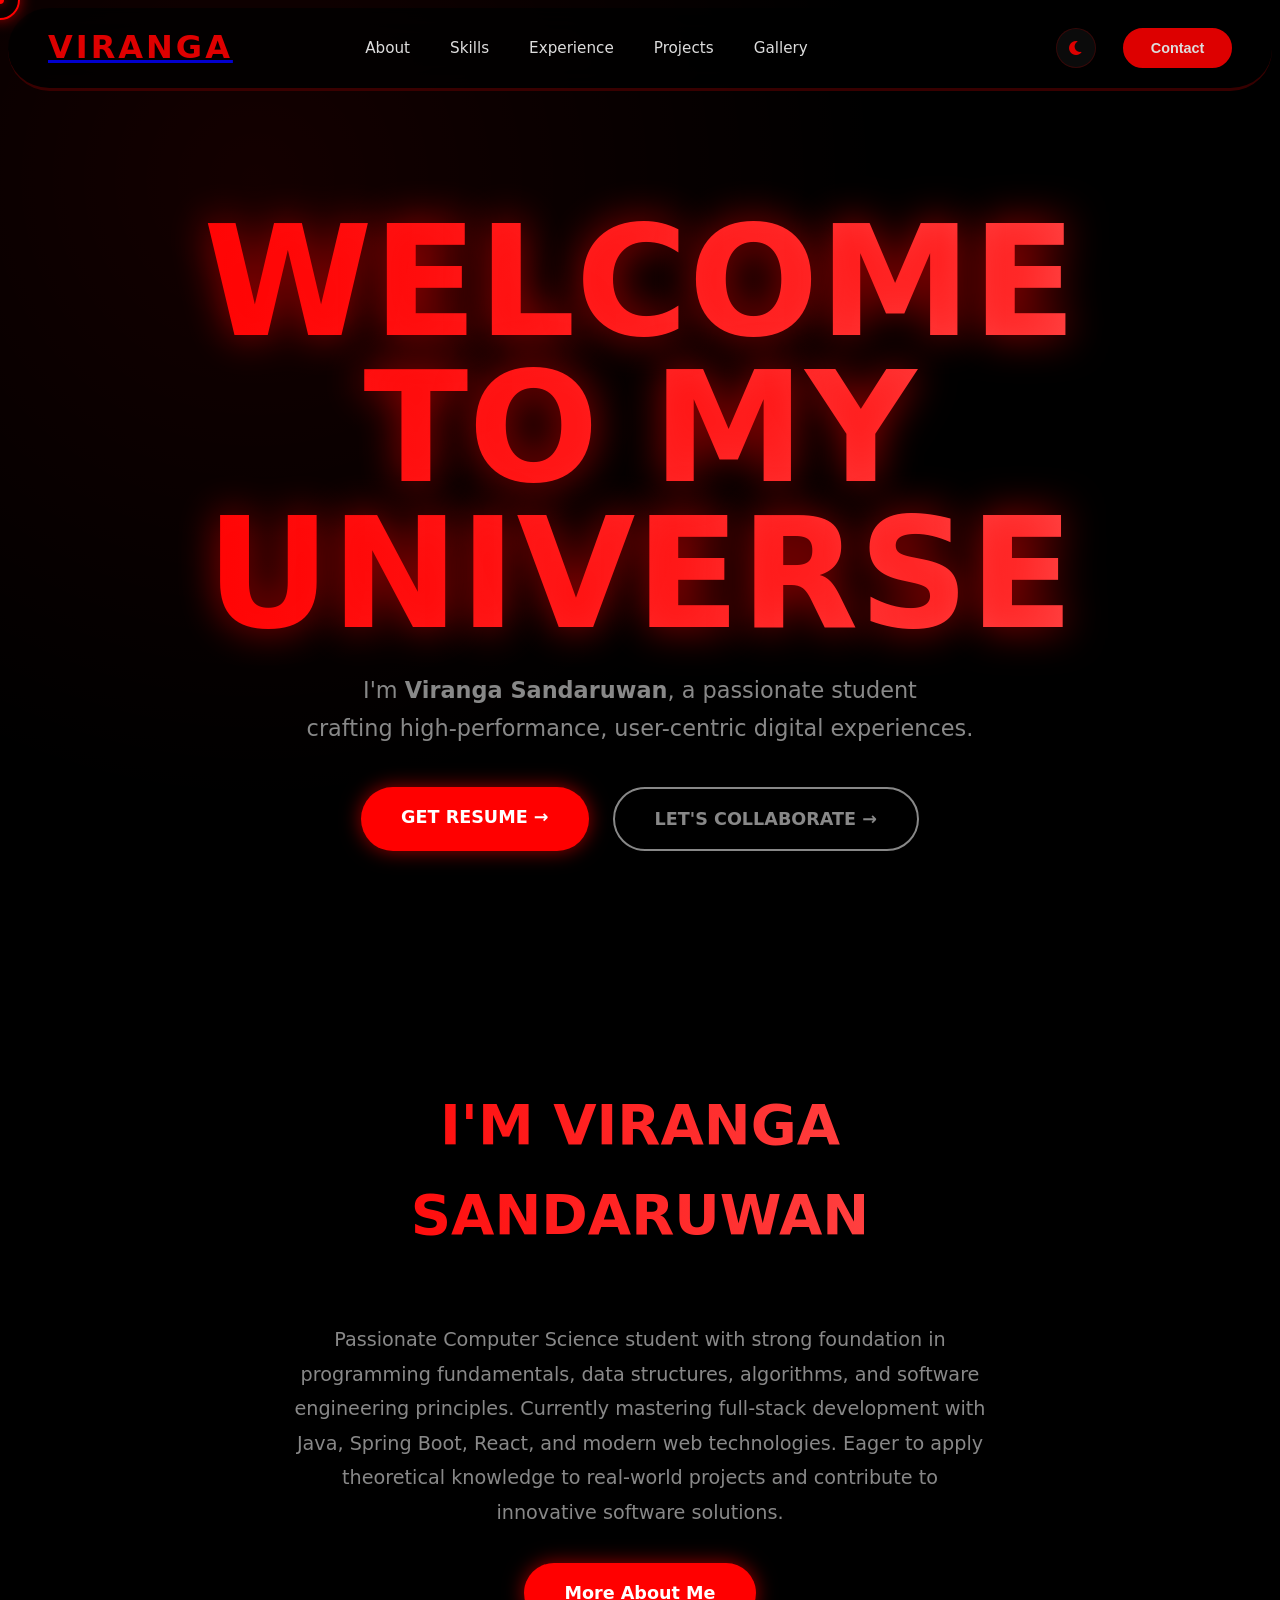
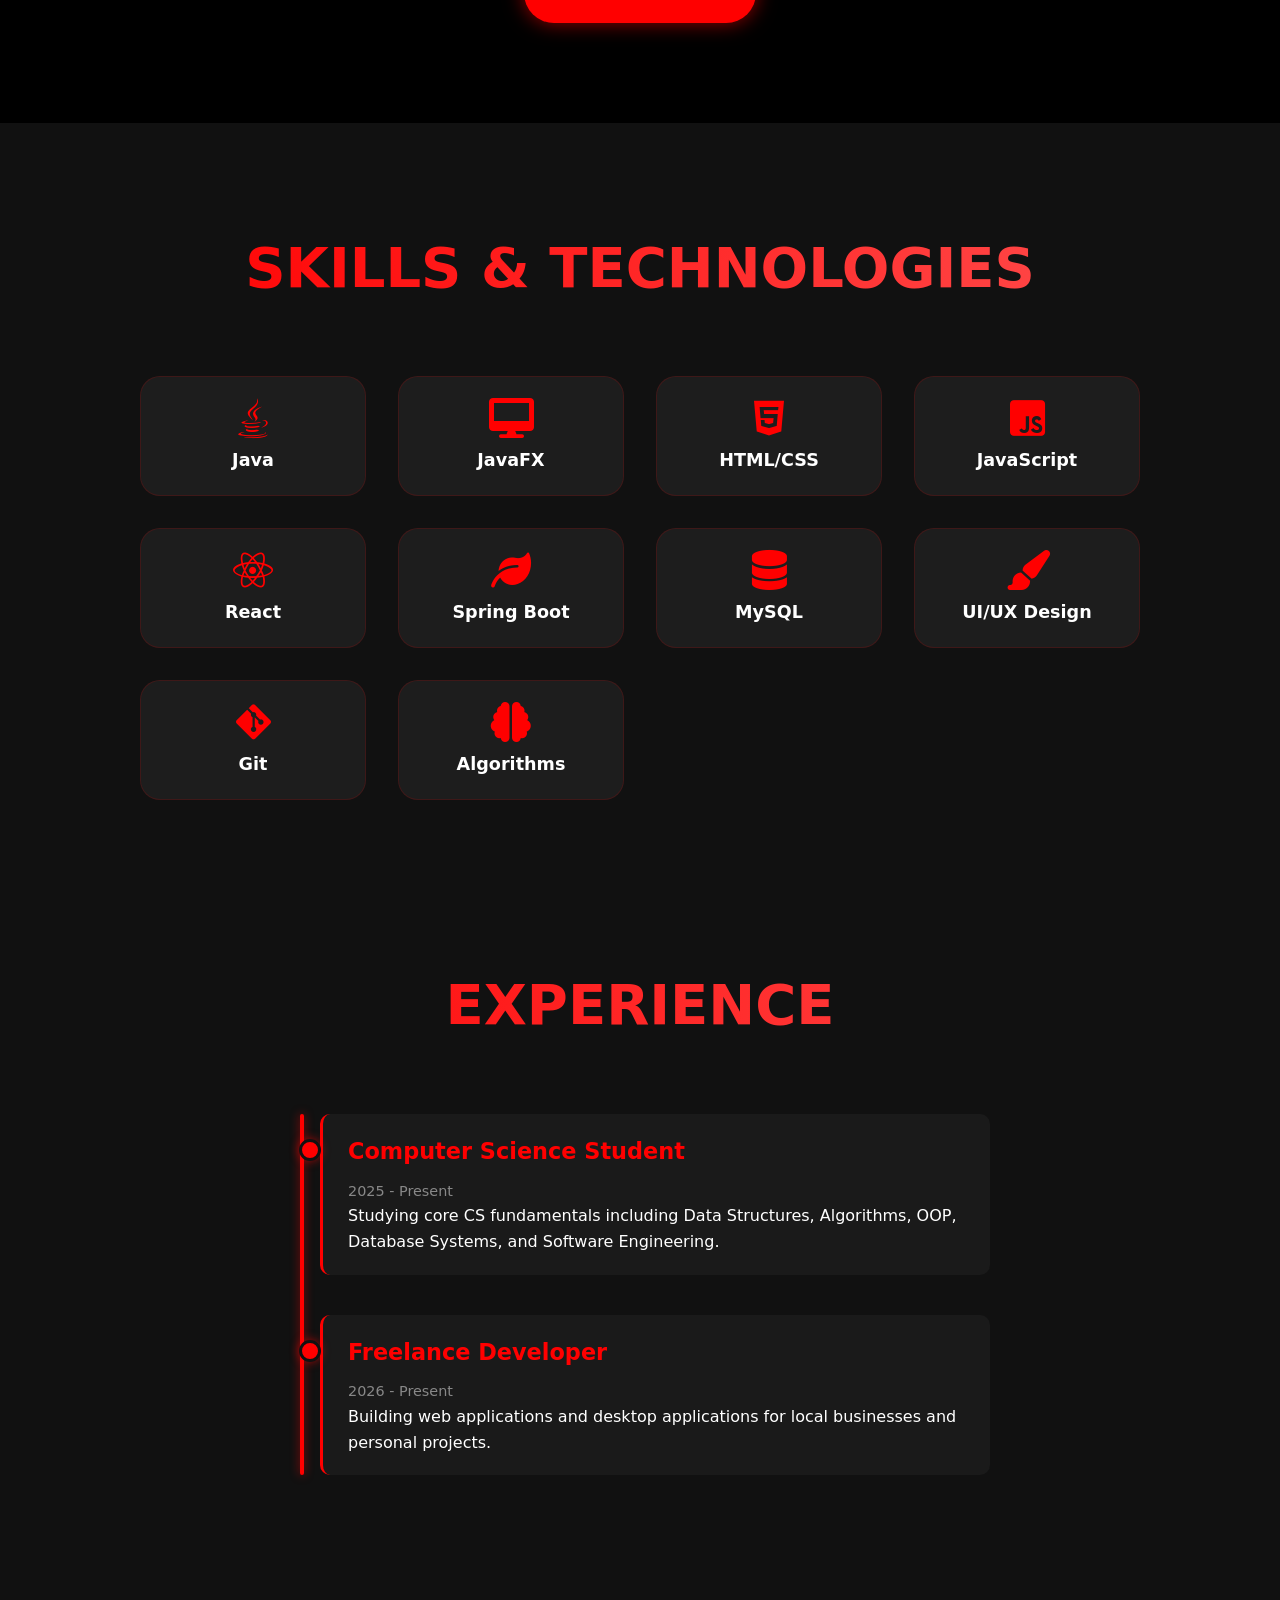
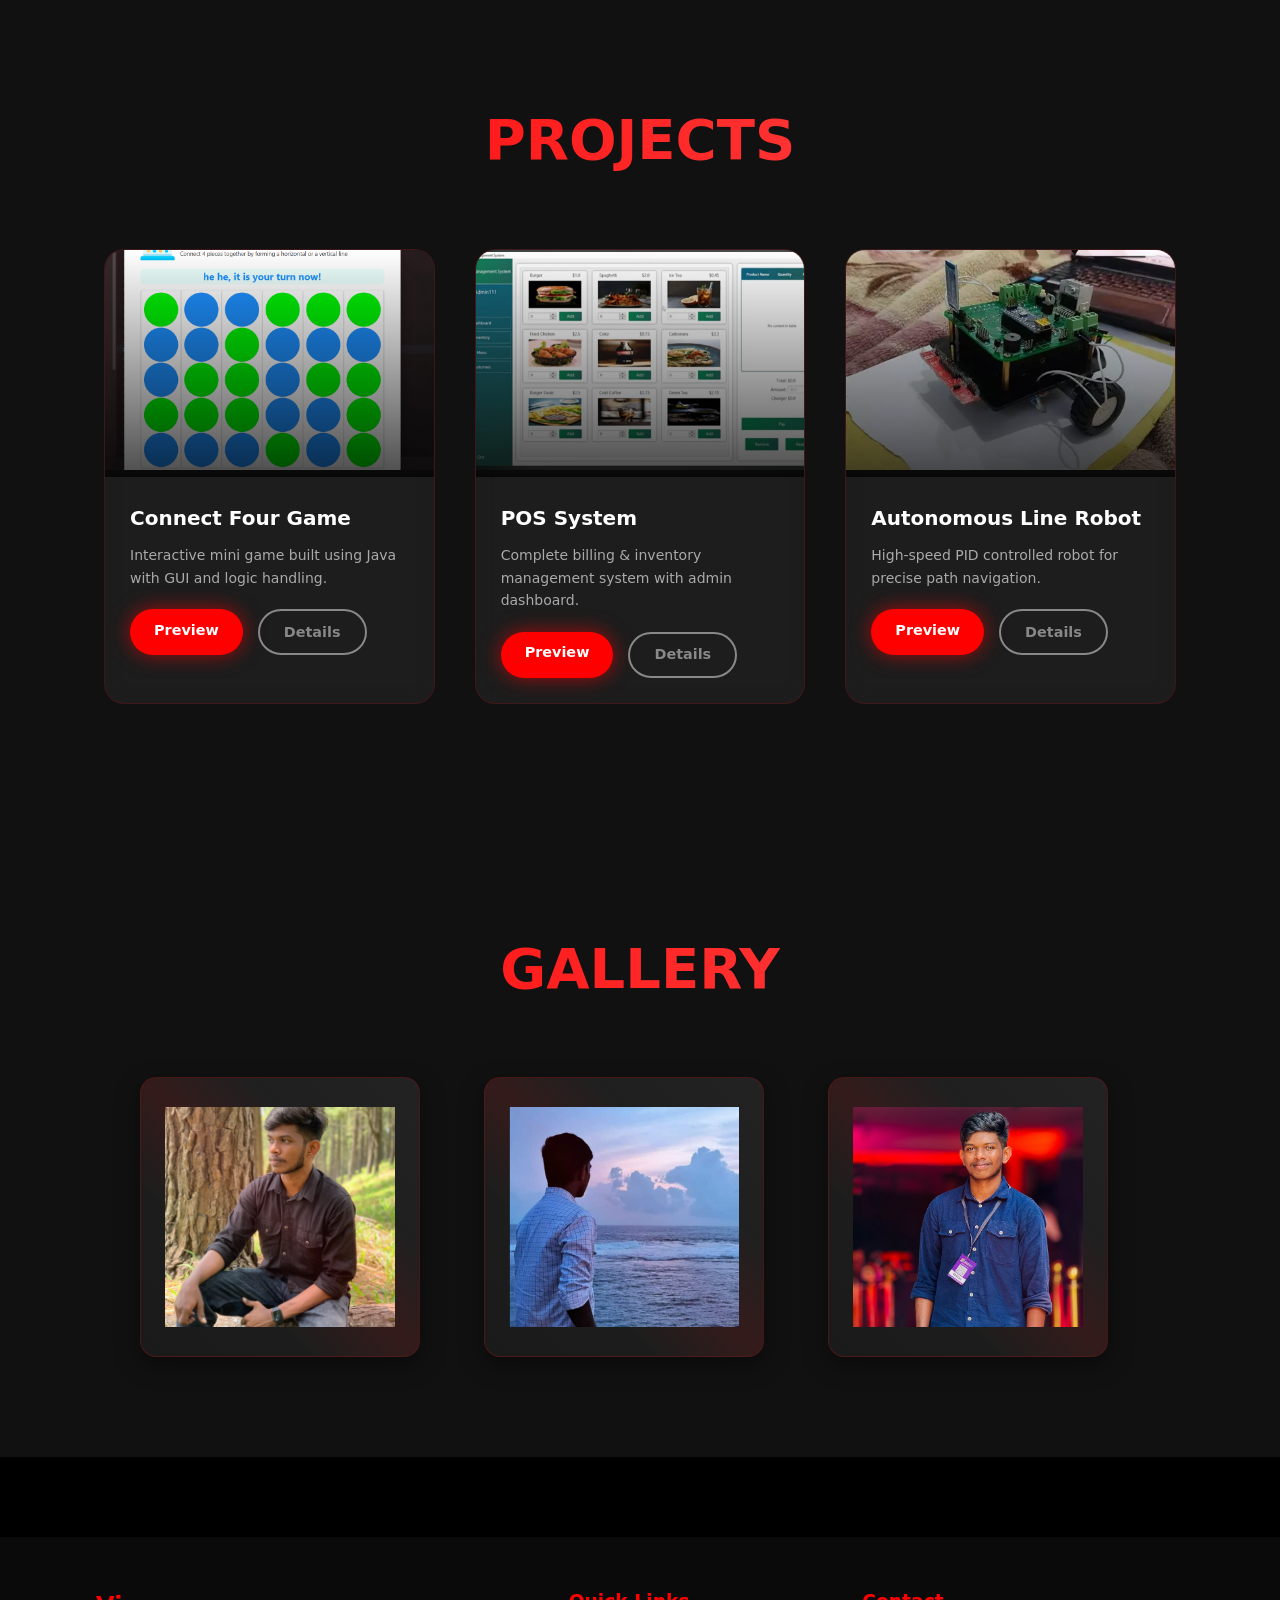
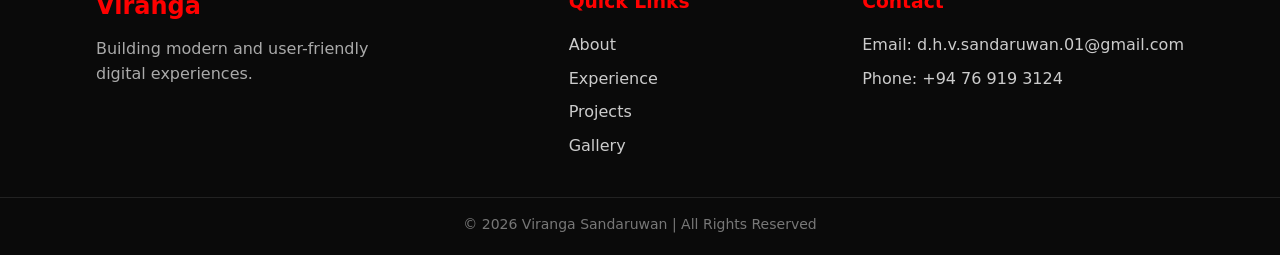
==== commit b63250bf: "update contact code" ====
--- a/index.html
+++ b/index.html
@@ -351,7 +351,7 @@
 
         <div class="footer-contact">
             <h3>Contact</h3>
-            <p>Email: viranga@email.com</p>
+            <p>Email: d.h.v.sandaruwan.01@gmail.com</p>
             <p>Phone: +94 76 919 3124</p>
         </div>
 
--- a/css/stylesheet.css
+++ b/css/stylesheet.css
@@ -1,3 +1,4 @@
+
 :root {
     --black: #000000;
     /*--black: white;*/
